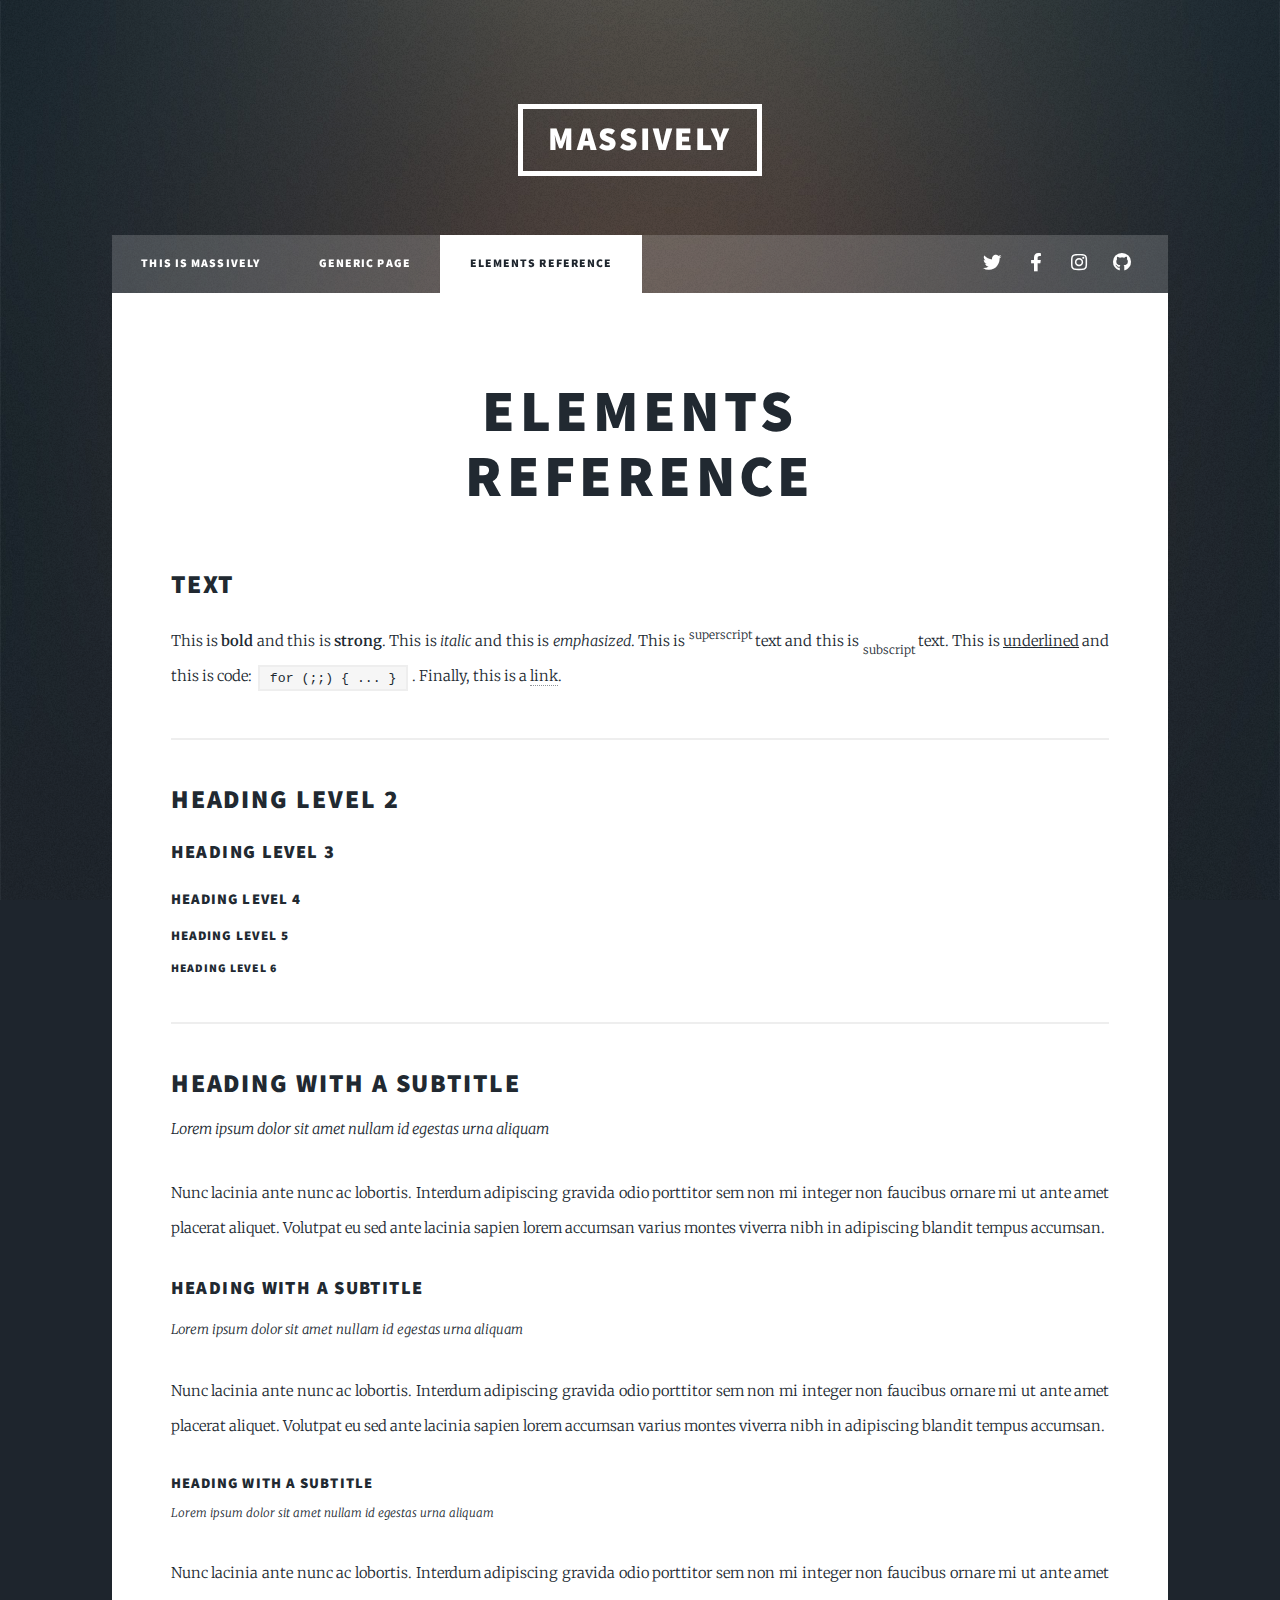
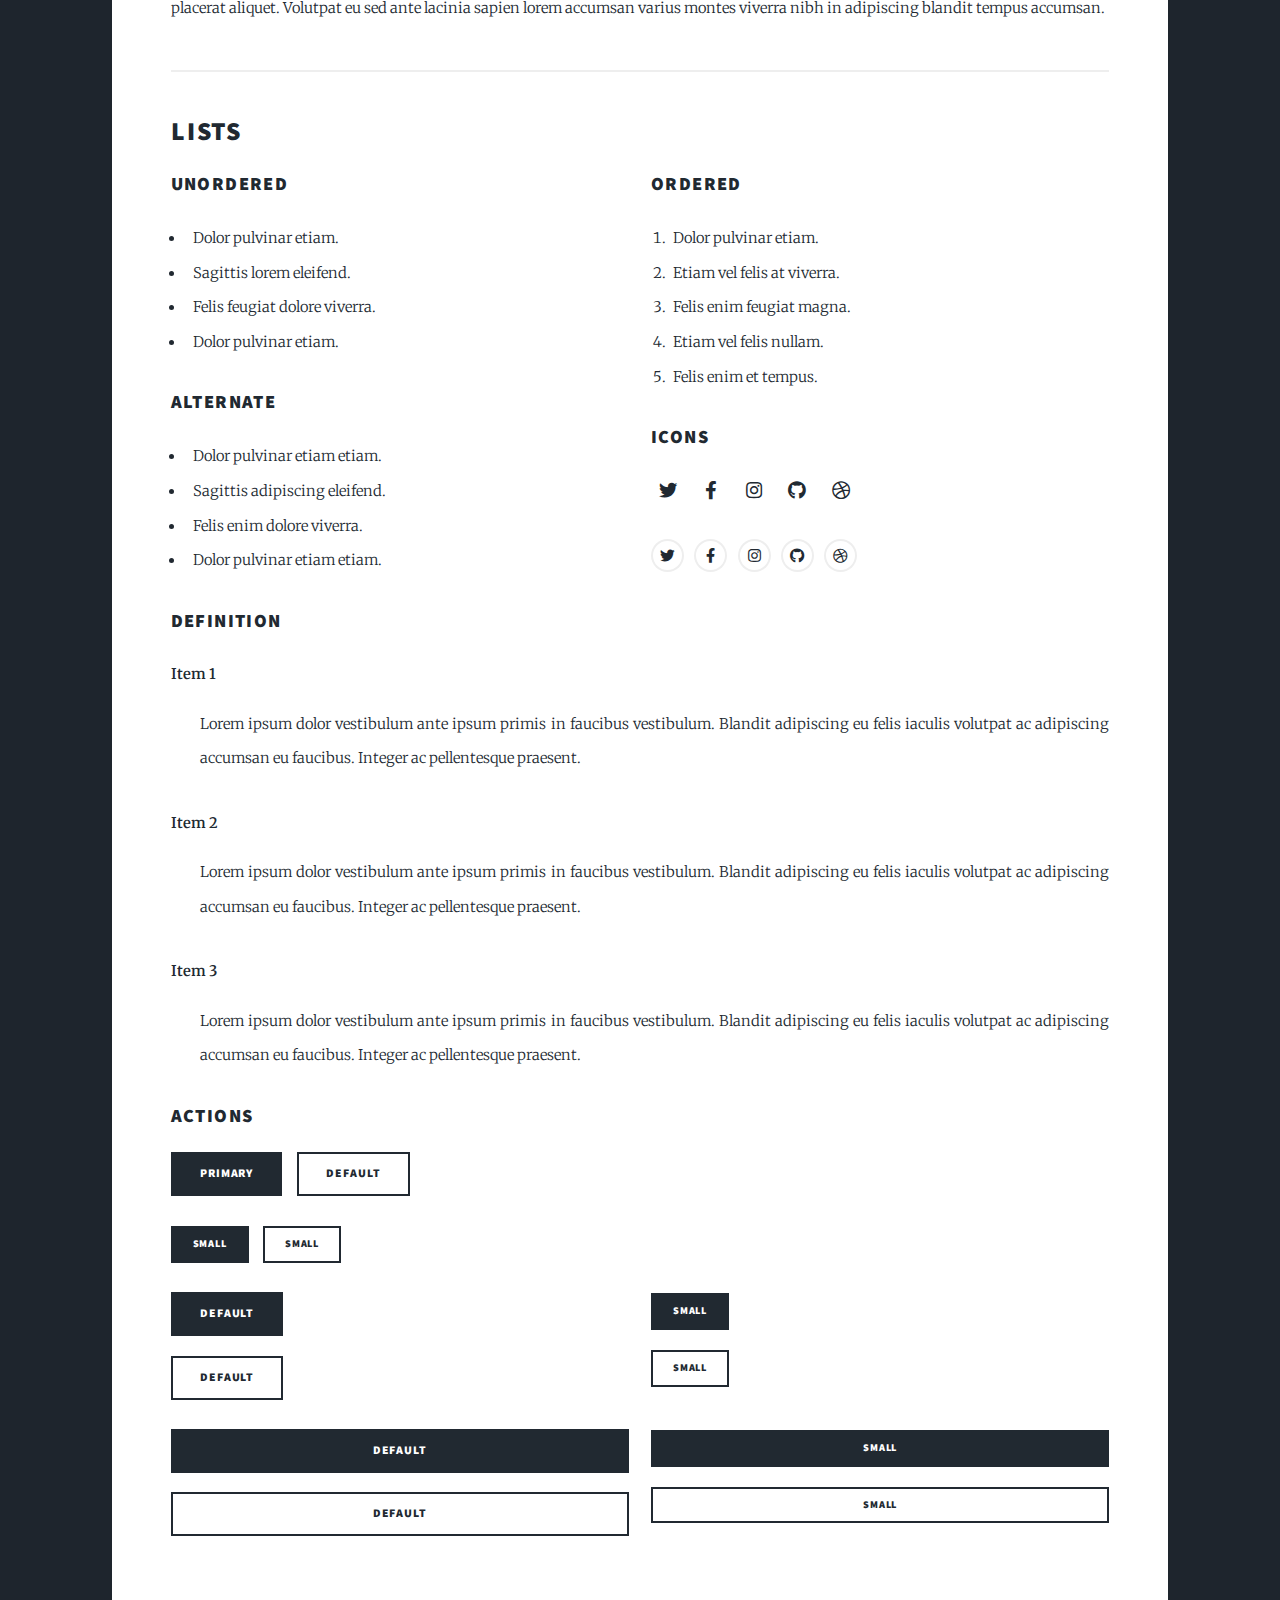
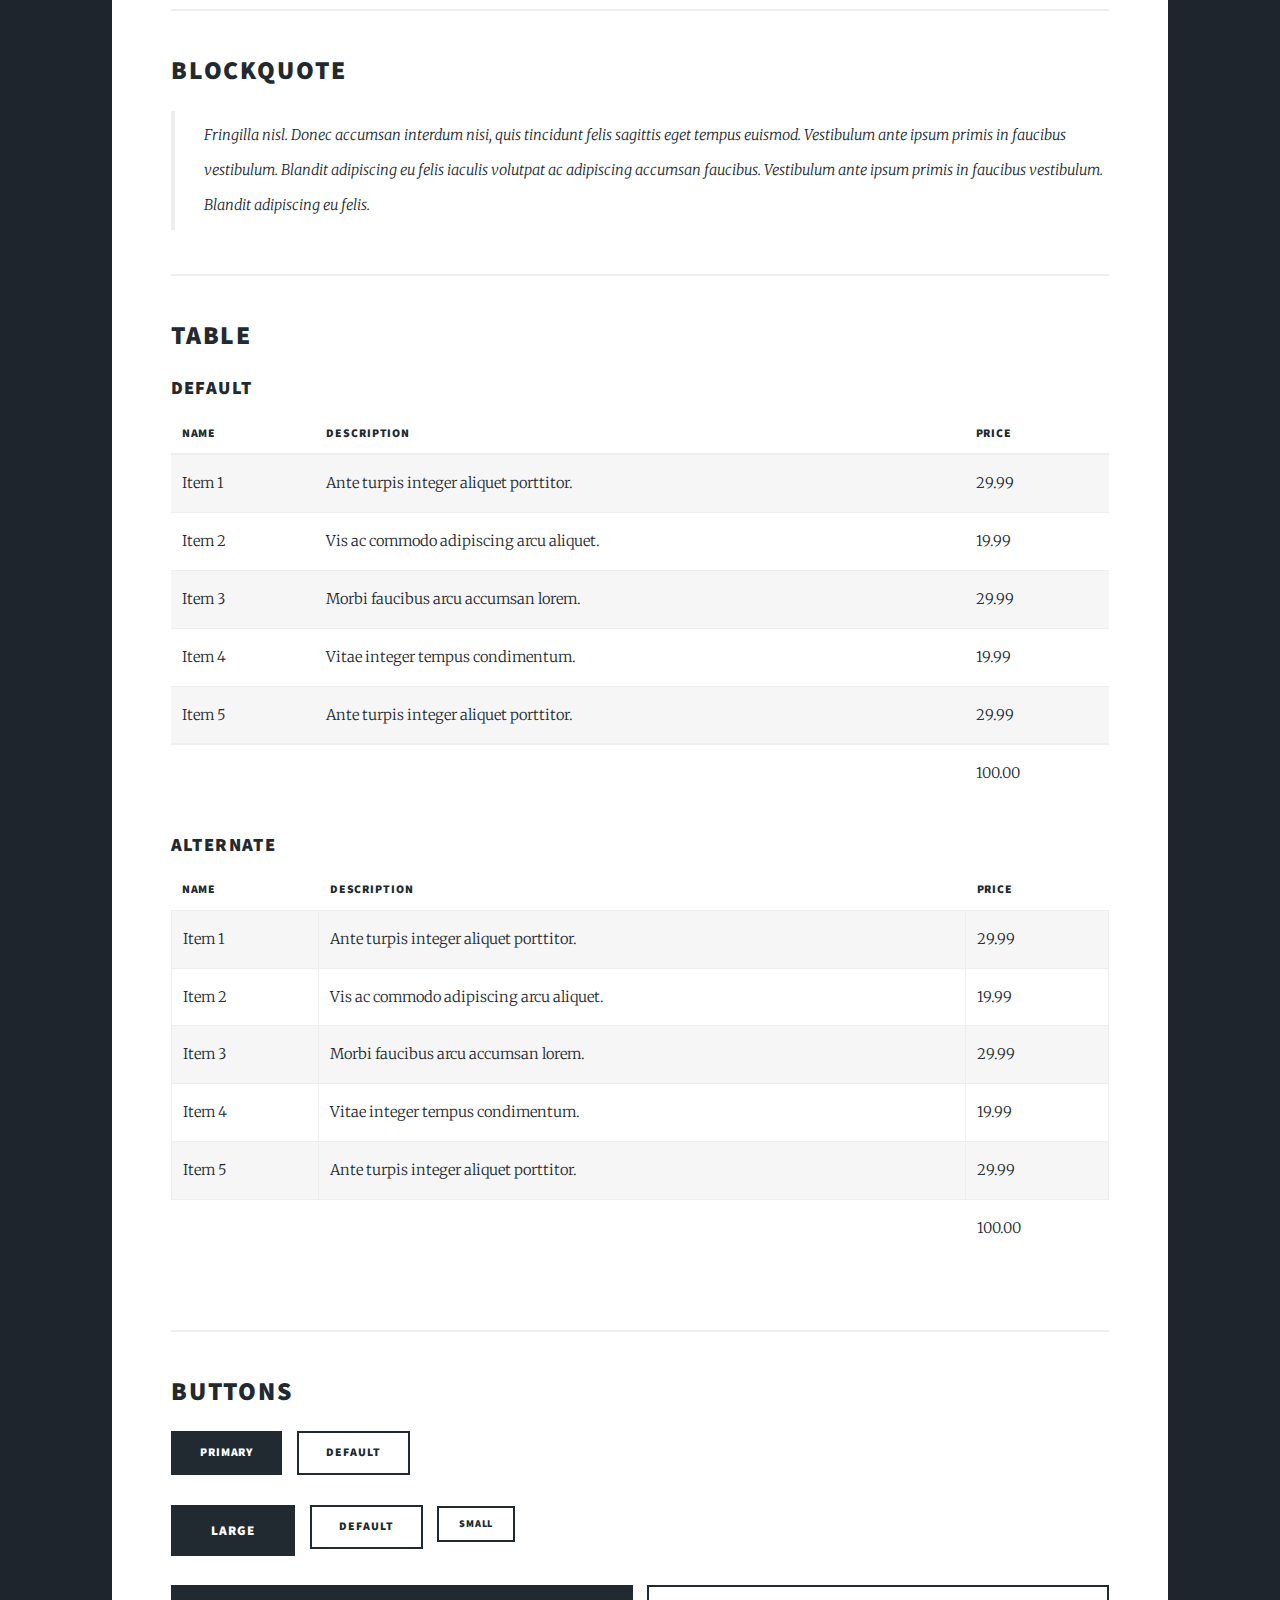
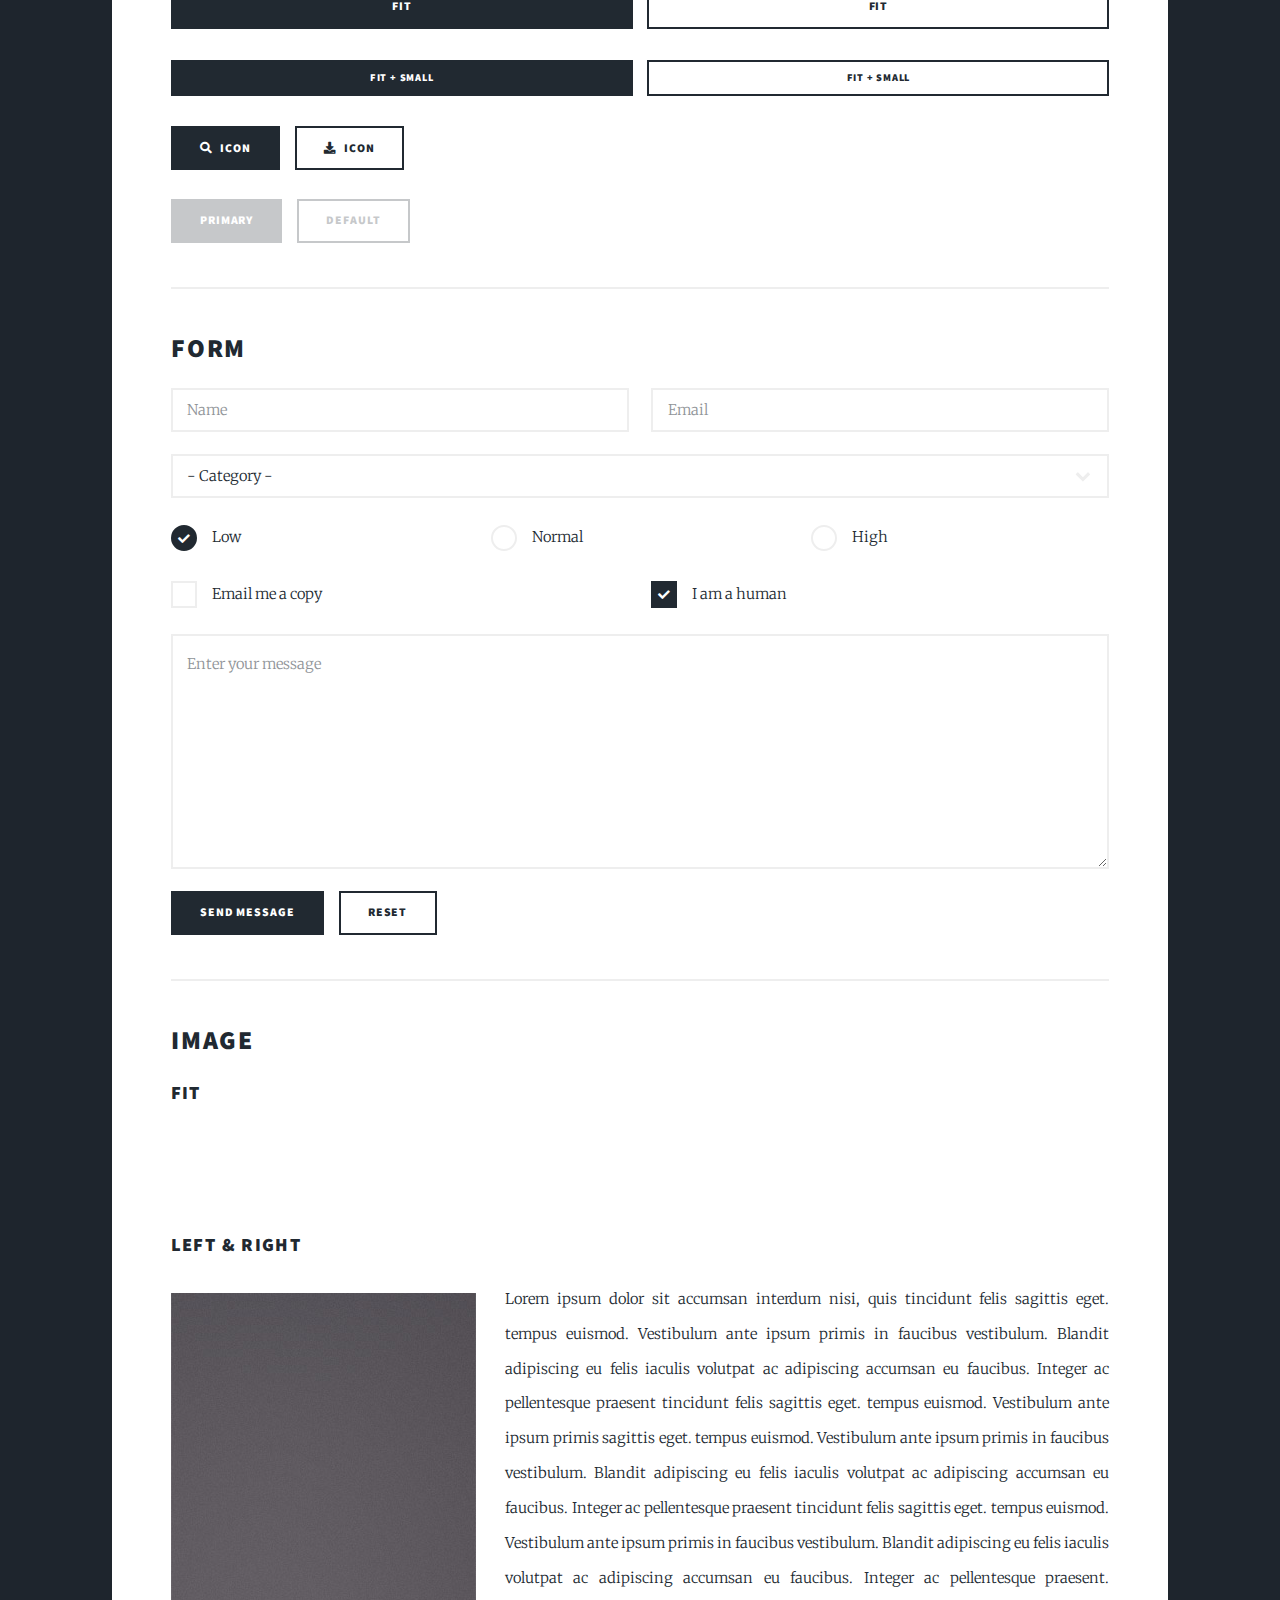
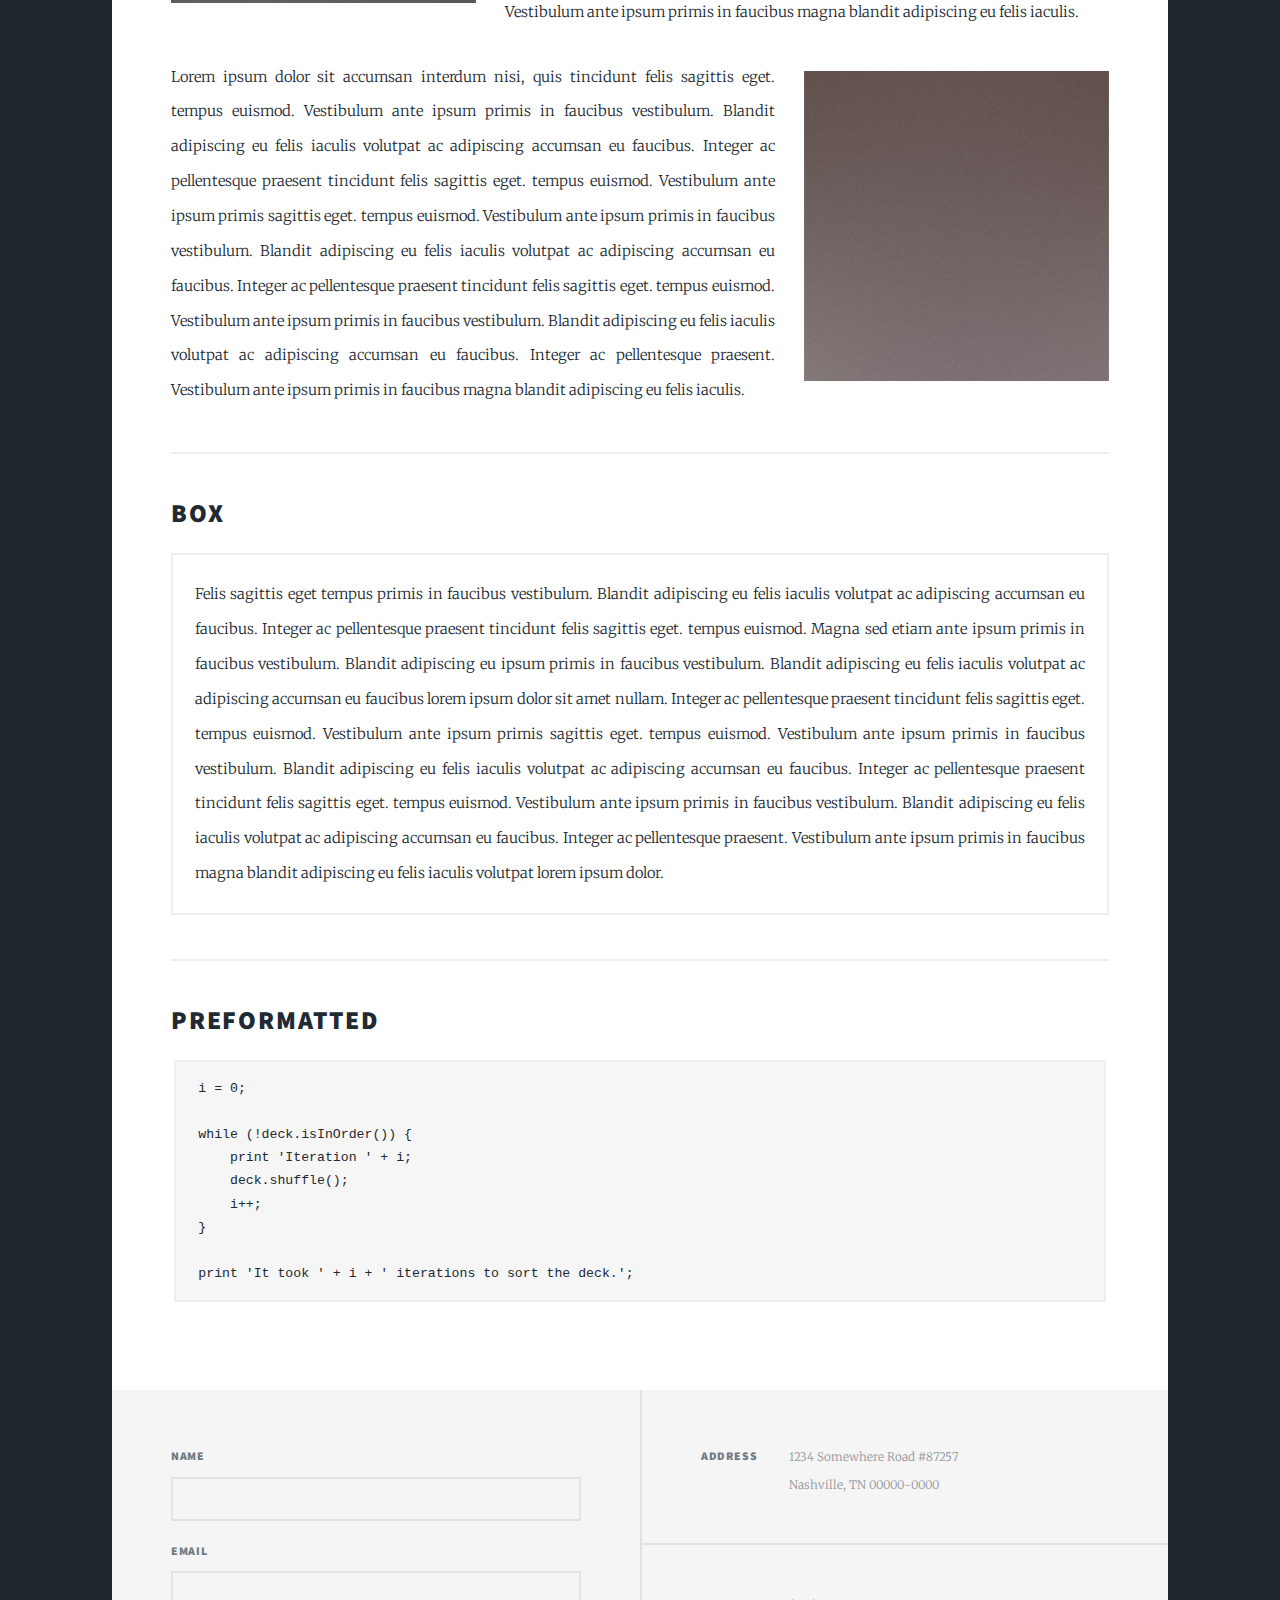
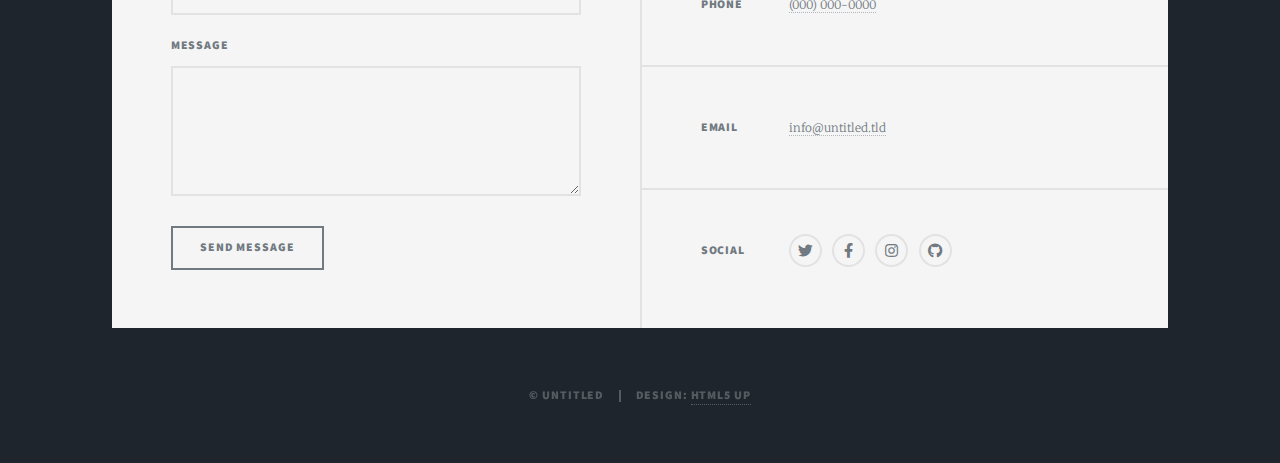
==== elements.html @ ca4ced3a "Initial Commit Iris-Tech" ====
<!DOCTYPE HTML>
<!--
	Massively by HTML5 UP
	html5up.net | @ajlkn
	Free for personal and commercial use under the CCA 3.0 license (html5up.net/license)
-->
<html>
	<head>
		<title>Elements Reference - Massively by HTML5 UP</title>
		<meta charset="utf-8" />
		<meta name="viewport" content="width=device-width, initial-scale=1, user-scalable=no" />
		<link rel="stylesheet" href="assets/css/main.css" />
		<noscript><link rel="stylesheet" href="assets/css/noscript.css" /></noscript>
	</head>
	<body class="is-preload">

		<!-- Wrapper -->
			<div id="wrapper">

				<!-- Header -->
					<header id="header">
						<a href="index.html" class="logo">Massively</a>
					</header>

				<!-- Nav -->
					<nav id="nav">
						<ul class="links">
							<li><a href="index.html">This is Massively</a></li>
							<li><a href="generic.html">Generic Page</a></li>
							<li class="active"><a href="elements.html">Elements Reference</a></li>
						</ul>
						<ul class="icons">
							<li><a href="#" class="icon brands fa-twitter"><span class="label">Twitter</span></a></li>
							<li><a href="#" class="icon brands fa-facebook-f"><span class="label">Facebook</span></a></li>
							<li><a href="#" class="icon brands fa-instagram"><span class="label">Instagram</span></a></li>
							<li><a href="#" class="icon brands fa-github"><span class="label">GitHub</span></a></li>
						</ul>
					</nav>

				<!-- Main -->
					<div id="main">

						<!-- Post -->
							<section class="post">
								<header class="major">
									<h1>Elements<br />
									Reference</h1>
								</header>

								<!-- Text stuff -->
									<h2>Text</h2>
									<p>This is <b>bold</b> and this is <strong>strong</strong>. This is <i>italic</i> and this is <em>emphasized</em>.
									This is <sup>superscript</sup> text and this is <sub>subscript</sub> text.
									This is <u>underlined</u> and this is code: <code>for (;;) { ... }</code>.
									Finally, this is a <a href="#">link</a>.</p>
									<hr />
									<h2>Heading Level 2</h2>
									<h3>Heading Level 3</h3>
									<h4>Heading Level 4</h4>
									<h5>Heading Level 5</h5>
									<h6>Heading Level 6</h6>
									<hr />
									<header>
										<h2>Heading with a Subtitle</h2>
										<p>Lorem ipsum dolor sit amet nullam id egestas urna aliquam</p>
									</header>
									<p>Nunc lacinia ante nunc ac lobortis. Interdum adipiscing gravida odio porttitor sem non mi integer non faucibus ornare mi ut ante amet placerat aliquet. Volutpat eu sed ante lacinia sapien lorem accumsan varius montes viverra nibh in adipiscing blandit tempus accumsan.</p>
									<header>
										<h3>Heading with a Subtitle</h3>
										<p>Lorem ipsum dolor sit amet nullam id egestas urna aliquam</p>
									</header>
									<p>Nunc lacinia ante nunc ac lobortis. Interdum adipiscing gravida odio porttitor sem non mi integer non faucibus ornare mi ut ante amet placerat aliquet. Volutpat eu sed ante lacinia sapien lorem accumsan varius montes viverra nibh in adipiscing blandit tempus accumsan.</p>
									<header>
										<h4>Heading with a Subtitle</h4>
										<p>Lorem ipsum dolor sit amet nullam id egestas urna aliquam</p>
									</header>
									<p>Nunc lacinia ante nunc ac lobortis. Interdum adipiscing gravida odio porttitor sem non mi integer non faucibus ornare mi ut ante amet placerat aliquet. Volutpat eu sed ante lacinia sapien lorem accumsan varius montes viverra nibh in adipiscing blandit tempus accumsan.</p>

									<hr />

								<!-- Lists -->
									<h2>Lists</h2>
									<div class="row">
										<div class="col-6 col-12-small">

											<h3>Unordered</h3>
											<ul>
												<li>Dolor pulvinar etiam.</li>
												<li>Sagittis lorem eleifend.</li>
												<li>Felis feugiat dolore viverra.</li>
												<li>Dolor pulvinar etiam.</li>
											</ul>

											<h3>Alternate</h3>
											<ul class="alt">
												<li>Dolor pulvinar etiam etiam.</li>
												<li>Sagittis adipiscing eleifend.</li>
												<li>Felis enim dolore viverra.</li>
												<li>Dolor pulvinar etiam etiam.</li>
											</ul>

										</div>
										<div class="col-6 col-12-small">

											<h3>Ordered</h3>
											<ol>
												<li>Dolor pulvinar etiam.</li>
												<li>Etiam vel felis at viverra.</li>
												<li>Felis enim feugiat magna.</li>
												<li>Etiam vel felis nullam.</li>
												<li>Felis enim et tempus.</li>
											</ol>

											<h3>Icons</h3>
											<ul class="icons">
												<li><a href="#" class="icon brands fa-twitter"><span class="label">Twitter</span></a></li>
												<li><a href="#" class="icon brands fa-facebook-f"><span class="label">Facebook</span></a></li>
												<li><a href="#" class="icon brands fa-instagram"><span class="label">Instagram</span></a></li>
												<li><a href="#" class="icon brands fa-github"><span class="label">Github</span></a></li>
												<li><a href="#" class="icon brands fa-dribbble"><span class="label">Dribbble</span></a></li>
											</ul>
											<ul class="icons alt">
												<li><a href="#" class="icon brands alt fa-twitter"><span class="label">Twitter</span></a></li>
												<li><a href="#" class="icon brands alt fa-facebook-f"><span class="label">Facebook</span></a></li>
												<li><a href="#" class="icon brands alt fa-instagram"><span class="label">Instagram</span></a></li>
												<li><a href="#" class="icon brands alt fa-github"><span class="label">Github</span></a></li>
												<li><a href="#" class="icon brands alt fa-dribbble"><span class="label">Dribbble</span></a></li>
											</ul>

										</div>
									</div>
									<h3>Definition</h3>
									<dl>
										<dt>Item 1</dt>
										<dd>
											<p>Lorem ipsum dolor vestibulum ante ipsum primis in faucibus vestibulum. Blandit adipiscing eu felis iaculis volutpat ac adipiscing accumsan eu faucibus. Integer ac pellentesque praesent.</p>
										</dd>
										<dt>Item 2</dt>
										<dd>
											<p>Lorem ipsum dolor vestibulum ante ipsum primis in faucibus vestibulum. Blandit adipiscing eu felis iaculis volutpat ac adipiscing accumsan eu faucibus. Integer ac pellentesque praesent.</p>
										</dd>
										<dt>Item 3</dt>
										<dd>
											<p>Lorem ipsum dolor vestibulum ante ipsum primis in faucibus vestibulum. Blandit adipiscing eu felis iaculis volutpat ac adipiscing accumsan eu faucibus. Integer ac pellentesque praesent.</p>
										</dd>
									</dl>

									<h3>Actions</h3>
									<ul class="actions">
										<li><a href="#" class="button primary">Primary</a></li>
										<li><a href="#" class="button">Default</a></li>
									</ul>
									<ul class="actions small">
										<li><a href="#" class="button primary small">Small</a></li>
										<li><a href="#" class="button small">Small</a></li>
									</ul>
									<div class="row">
										<div class="col-6 col-12-small">
											<ul class="actions stacked">
												<li><a href="#" class="button primary">Default</a></li>
												<li><a href="#" class="button">Default</a></li>
											</ul>
										</div>
										<div class="col-6 col-12-small">
											<ul class="actions stacked">
												<li><a href="#" class="button primary small">Small</a></li>
												<li><a href="#" class="button small">Small</a></li>
											</ul>
										</div>
									</div>
									<div class="row">
										<div class="col-6 col-12-small">
											<ul class="actions stacked">
												<li><a href="#" class="button primary fit">Default</a></li>
												<li><a href="#" class="button fit">Default</a></li>
											</ul>
										</div>
										<div class="col-6 col-12-small">
											<ul class="actions stacked">
												<li><a href="#" class="button primary small fit">Small</a></li>
												<li><a href="#" class="button small fit">Small</a></li>
											</ul>
										</div>
									</div>

									<hr />

								<!-- Blockquote -->
									<h2>Blockquote</h2>
									<blockquote>Fringilla nisl. Donec accumsan interdum nisi, quis tincidunt felis sagittis eget tempus euismod. Vestibulum ante ipsum primis in faucibus vestibulum. Blandit adipiscing eu felis iaculis volutpat ac adipiscing accumsan faucibus. Vestibulum ante ipsum primis in faucibus vestibulum. Blandit adipiscing eu felis.</blockquote>

									<hr />

								<!-- Table -->
									<h2>Table</h2>

									<h3>Default</h3>
									<div class="table-wrapper">
										<table>
											<thead>
												<tr>
													<th>Name</th>
													<th>Description</th>
													<th>Price</th>
												</tr>
											</thead>
											<tbody>
												<tr>
													<td>Item 1</td>
													<td>Ante turpis integer aliquet porttitor.</td>
													<td>29.99</td>
												</tr>
												<tr>
													<td>Item 2</td>
													<td>Vis ac commodo adipiscing arcu aliquet.</td>
													<td>19.99</td>
												</tr>
												<tr>
													<td>Item 3</td>
													<td> Morbi faucibus arcu accumsan lorem.</td>
													<td>29.99</td>
												</tr>
												<tr>
													<td>Item 4</td>
													<td>Vitae integer tempus condimentum.</td>
													<td>19.99</td>
												</tr>
												<tr>
													<td>Item 5</td>
													<td>Ante turpis integer aliquet porttitor.</td>
													<td>29.99</td>
												</tr>
											</tbody>
											<tfoot>
												<tr>
													<td colspan="2"></td>
													<td>100.00</td>
												</tr>
											</tfoot>
										</table>
									</div>

									<h3>Alternate</h3>
									<div class="table-wrapper">
										<table class="alt">
											<thead>
												<tr>
													<th>Name</th>
													<th>Description</th>
													<th>Price</th>
												</tr>
											</thead>
											<tbody>
												<tr>
													<td>Item 1</td>
													<td>Ante turpis integer aliquet porttitor.</td>
													<td>29.99</td>
												</tr>
												<tr>
													<td>Item 2</td>
													<td>Vis ac commodo adipiscing arcu aliquet.</td>
													<td>19.99</td>
												</tr>
												<tr>
													<td>Item 3</td>
													<td> Morbi faucibus arcu accumsan lorem.</td>
													<td>29.99</td>
												</tr>
												<tr>
													<td>Item 4</td>
													<td>Vitae integer tempus condimentum.</td>
													<td>19.99</td>
												</tr>
												<tr>
													<td>Item 5</td>
													<td>Ante turpis integer aliquet porttitor.</td>
													<td>29.99</td>
												</tr>
											</tbody>
											<tfoot>
												<tr>
													<td colspan="2"></td>
													<td>100.00</td>
												</tr>
											</tfoot>
										</table>
									</div>

									<hr />

								<!-- Buttons -->
									<h2>Buttons</h2>
									<ul class="actions">
										<li><a href="#" class="button primary">Primary</a></li>
										<li><a href="#" class="button">Default</a></li>
									</ul>
									<ul class="actions">
										<li><a href="#" class="button primary large">Large</a></li>
										<li><a href="#" class="button">Default</a></li>
										<li><a href="#" class="button small">Small</a></li>
									</ul>
									<ul class="actions fit">
										<li><a href="#" class="button primary fit">Fit</a></li>
										<li><a href="#" class="button fit">Fit</a></li>
									</ul>
									<ul class="actions fit small">
										<li><a href="#" class="button primary fit small">Fit + Small</a></li>
										<li><a href="#" class="button fit small">Fit + Small</a></li>
									</ul>
									<ul class="actions">
										<li><a href="#" class="button primary icon solid fa-search">Icon</a></li>
										<li><a href="#" class="button icon solid fa-download">Icon</a></li>
									</ul>
									<ul class="actions">
										<li><span class="button primary disabled">Primary</span></li>
										<li><span class="button disabled">Default</span></li>
									</ul>

									<hr />

								<!-- Form -->
									<h2>Form</h2>

									<form method="post" action="#">
										<div class="row gtr-uniform">
											<div class="col-6 col-12-xsmall">
												<input type="text" name="demo-name" id="demo-name" value="" placeholder="Name" />
											</div>
											<div class="col-6 col-12-xsmall">
												<input type="email" name="demo-email" id="demo-email" value="" placeholder="Email" />
											</div>
											<!-- Break -->
											<div class="col-12">
												<select name="demo-category" id="demo-category">
													<option value="">- Category -</option>
													<option value="1">Manufacturing</option>
													<option value="1">Shipping</option>
													<option value="1">Administration</option>
													<option value="1">Human Resources</option>
												</select>
											</div>
											<!-- Break -->
											<div class="col-4 col-12-small">
												<input type="radio" id="demo-priority-low" name="demo-priority" checked>
												<label for="demo-priority-low">Low</label>
											</div>
											<div class="col-4 col-12-small">
												<input type="radio" id="demo-priority-normal" name="demo-priority">
												<label for="demo-priority-normal">Normal</label>
											</div>
											<div class="col-4 col-12-small">
												<input type="radio" id="demo-priority-high" name="demo-priority">
												<label for="demo-priority-high">High</label>
											</div>
											<!-- Break -->
											<div class="col-6 col-12-small">
												<input type="checkbox" id="demo-copy" name="demo-copy">
												<label for="demo-copy">Email me a copy</label>
											</div>
											<div class="col-6 col-12-small">
												<input type="checkbox" id="demo-human" name="demo-human" checked>
												<label for="demo-human">I am a human</label>
											</div>
											<!-- Break -->
											<div class="col-12">
												<textarea name="demo-message" id="demo-message" placeholder="Enter your message" rows="6"></textarea>
											</div>
											<!-- Break -->
											<div class="col-12">
												<ul class="actions">
													<li><input type="submit" value="Send Message" class="primary" /></li>
													<li><input type="reset" value="Reset" /></li>
												</ul>
											</div>
										</div>
									</form>

									<hr />

								<!-- Image -->
									<h2>Image</h2>

									<h3>Fit</h3>
									<span class="image fit"><img src="images/pic01.jpg" alt="" /></span>
									<div class="box alt">
										<div class="row gtr-50 gtr-uniform">
											<div class="col-4"><span class="image fit"><img src="images/pic02.jpg" alt="" /></span></div>
											<div class="col-4"><span class="image fit"><img src="images/pic03.jpg" alt="" /></span></div>
											<div class="col-4"><span class="image fit"><img src="images/pic04.jpg" alt="" /></span></div>
											<!-- Break -->
											<div class="col-4"><span class="image fit"><img src="images/pic04.jpg" alt="" /></span></div>
											<div class="col-4"><span class="image fit"><img src="images/pic02.jpg" alt="" /></span></div>
											<div class="col-4"><span class="image fit"><img src="images/pic03.jpg" alt="" /></span></div>
											<!-- Break -->
											<div class="col-4"><span class="image fit"><img src="images/pic03.jpg" alt="" /></span></div>
											<div class="col-4"><span class="image fit"><img src="images/pic04.jpg" alt="" /></span></div>
											<div class="col-4"><span class="image fit"><img src="images/pic02.jpg" alt="" /></span></div>
										</div>
									</div>

									<h3>Left &amp; Right</h3>
									<p><span class="image left"><img src="images/pic08.jpg" alt="" /></span>Lorem ipsum dolor sit accumsan interdum nisi, quis tincidunt felis sagittis eget. tempus euismod. Vestibulum ante ipsum primis in faucibus vestibulum. Blandit adipiscing eu felis iaculis volutpat ac adipiscing accumsan eu faucibus. Integer ac pellentesque praesent tincidunt felis sagittis eget. tempus euismod. Vestibulum ante ipsum primis sagittis eget. tempus euismod. Vestibulum ante ipsum primis in faucibus vestibulum. Blandit adipiscing eu felis iaculis volutpat ac adipiscing accumsan eu faucibus. Integer ac pellentesque praesent tincidunt felis sagittis eget. tempus euismod. Vestibulum ante ipsum primis in faucibus vestibulum. Blandit adipiscing eu felis iaculis volutpat ac adipiscing accumsan eu faucibus. Integer ac pellentesque praesent. Vestibulum ante ipsum primis in faucibus magna blandit adipiscing eu felis iaculis.</p>
									<p><span class="image right"><img src="images/pic09.jpg" alt="" /></span>Lorem ipsum dolor sit accumsan interdum nisi, quis tincidunt felis sagittis eget. tempus euismod. Vestibulum ante ipsum primis in faucibus vestibulum. Blandit adipiscing eu felis iaculis volutpat ac adipiscing accumsan eu faucibus. Integer ac pellentesque praesent tincidunt felis sagittis eget. tempus euismod. Vestibulum ante ipsum primis sagittis eget. tempus euismod. Vestibulum ante ipsum primis in faucibus vestibulum. Blandit adipiscing eu felis iaculis volutpat ac adipiscing accumsan eu faucibus. Integer ac pellentesque praesent tincidunt felis sagittis eget. tempus euismod. Vestibulum ante ipsum primis in faucibus vestibulum. Blandit adipiscing eu felis iaculis volutpat ac adipiscing accumsan eu faucibus. Integer ac pellentesque praesent. Vestibulum ante ipsum primis in faucibus magna blandit adipiscing eu felis iaculis.</p>

									<hr />

								<!-- Box -->
									<h2>Box</h2>
									<div class="box">
										<p>Felis sagittis eget tempus primis in faucibus vestibulum. Blandit adipiscing eu felis iaculis volutpat ac adipiscing accumsan eu faucibus. Integer ac pellentesque praesent tincidunt felis sagittis eget. tempus euismod. Magna sed etiam ante ipsum primis in faucibus vestibulum. Blandit adipiscing eu ipsum primis in faucibus vestibulum. Blandit adipiscing eu felis iaculis volutpat ac adipiscing accumsan eu faucibus lorem ipsum dolor sit amet nullam. Integer ac pellentesque praesent tincidunt felis sagittis eget. tempus euismod. Vestibulum ante ipsum primis sagittis eget. tempus euismod. Vestibulum ante ipsum primis in faucibus vestibulum. Blandit adipiscing eu felis iaculis volutpat ac adipiscing accumsan eu faucibus. Integer ac pellentesque praesent tincidunt felis sagittis eget. tempus euismod. Vestibulum ante ipsum primis in faucibus vestibulum. Blandit adipiscing eu felis iaculis volutpat ac adipiscing accumsan eu faucibus. Integer ac pellentesque praesent. Vestibulum ante ipsum primis in faucibus magna blandit adipiscing eu felis iaculis volutpat lorem ipsum dolor.</p>
									</div>

									<hr />

								<!-- Preformatted Code -->
									<h2>Preformatted</h2>
									<pre><code>i = 0;

while (!deck.isInOrder()) {
    print 'Iteration ' + i;
    deck.shuffle();
    i++;
}

print 'It took ' + i + ' iterations to sort the deck.';
</code></pre>

							</section>

					</div>

				<!-- Footer -->
					<footer id="footer">
						<section>
							<form method="post" action="#">
								<div class="fields">
									<div class="field">
										<label for="name">Name</label>
										<input type="text" name="name" id="name" />
									</div>
									<div class="field">
										<label for="email">Email</label>
										<input type="text" name="email" id="email" />
									</div>
									<div class="field">
										<label for="message">Message</label>
										<textarea name="message" id="message" rows="3"></textarea>
									</div>
								</div>
								<ul class="actions">
									<li><input type="submit" value="Send Message" /></li>
								</ul>
							</form>
						</section>
						<section class="split contact">
							<section class="alt">
								<h3>Address</h3>
								<p>1234 Somewhere Road #87257<br />
								Nashville, TN 00000-0000</p>
							</section>
							<section>
								<h3>Phone</h3>
								<p><a href="#">(000) 000-0000</a></p>
							</section>
							<section>
								<h3>Email</h3>
								<p><a href="#">info@untitled.tld</a></p>
							</section>
							<section>
								<h3>Social</h3>
								<ul class="icons alt">
									<li><a href="#" class="icon brands alt fa-twitter"><span class="label">Twitter</span></a></li>
									<li><a href="#" class="icon brands alt fa-facebook-f"><span class="label">Facebook</span></a></li>
									<li><a href="#" class="icon brands alt fa-instagram"><span class="label">Instagram</span></a></li>
									<li><a href="#" class="icon brands alt fa-github"><span class="label">GitHub</span></a></li>
								</ul>
							</section>
						</section>
					</footer>

				<!-- Copyright -->
					<div id="copyright">
						<ul><li>&copy; Untitled</li><li>Design: <a href="https://html5up.net">HTML5 UP</a></li></ul>
					</div>

			</div>

		<!-- Scripts -->
			<script src="assets/js/jquery.min.js"></script>
			<script src="assets/js/jquery.scrollex.min.js"></script>
			<script src="assets/js/jquery.scrolly.min.js"></script>
			<script src="assets/js/browser.min.js"></script>
			<script src="assets/js/breakpoints.min.js"></script>
			<script src="assets/js/util.js"></script>
			<script src="assets/js/main.js"></script>

	</body>
</html>
---- assets/css/main.css ----
@import url(fontawesome-all.min.css);
@import url("https://fonts.googleapis.com/css?family=Merriweather:300,700,300italic,700italic|Source+Sans+Pro:900");

/*
	Massively by HTML5 UP
	html5up.net | @ajlkn
	Free for personal and commercial use under the CCA 3.0 license (html5up.net/license)
*/

html, body, div, span, applet, object,
iframe, h1, h2, h3, h4, h5, h6, p, blockquote,
pre, a, abbr, acronym, address, big, cite,
code, del, dfn, em, img, ins, kbd, q, s, samp,
small, strike, strong, sub, sup, tt, var, b,
u, i, center, dl, dt, dd, ol, ul, li, fieldset,
form, label, legend, table, caption, tbody,
tfoot, thead, tr, th, td, article, aside,
canvas, details, embed, figure, figcaption,
footer, header, hgroup, menu, nav, output, ruby,
section, summary, time, mark, audio, video {
	margin: 0;
	padding: 0;
	border: 0;
	font-size: 100%;
	font: inherit;
	vertical-align: baseline;}

article, aside, details, figcaption, figure,
footer, header, hgroup, menu, nav, section {
	display: block;}

body {
	line-height: 1;
}

ol, ul {
	list-style: none;
}

blockquote, q {
	quotes: none;
}

	blockquote:before, blockquote:after, q:before, q:after {
		content: '';
		content: none;
	}

table {
	border-collapse: collapse;
	border-spacing: 0;
}

body {
	-webkit-text-size-adjust: none;
}

mark {
	background-color: transparent;
	color: inherit;
}

input::-moz-focus-inner {
	border: 0;
	padding: 0;
}

input, select, textarea {
	-moz-appearance: none;
	-webkit-appearance: none;
	-ms-appearance: none;
	appearance: none;
}

/* Basic */

	@-ms-viewport {
		width: device-width;
	}

	body {
		-ms-overflow-style: scrollbar;
	}

	@media screen and (max-width: 480px) {

		html, body {
			min-width: 320px;
		}

	}

	html {
		box-sizing: border-box;
	}

	*, *:before, *:after {
		box-sizing: inherit;
	}

	body {
		background-color: #1e252d;
	}

		body.is-preload *, body.is-preload *:before, body.is-preload *:after {
			-moz-animation: none !important;
			-webkit-animation: none !important;
			-ms-animation: none !important;
			animation: none !important;
			-moz-transition: none !important;
			-webkit-transition: none !important;
			-ms-transition: none !important;
			transition: none !important;
		}

/* Type */

	html {
		font-size: 16pt;
	}

		@media screen and (max-width: 1680px) {

			html {
				font-size: 12pt;
			}

		}

		@media screen and (max-width: 1280px) {

			html {
				font-size: 11pt;
			}

		}

		@media screen and (max-width: 360px) {

			html {
				font-size: 10pt;
			}

		}

	body {
		color: #212931;
	}

	body, input, select, textarea {
		font-family: "Merriweather", Georgia, serif;
		font-weight: 300;
		font-size: 1rem;
		line-height: 2.375;
	}

	a {
		-moz-transition: color 0.2s ease-in-out, background-color 0.2s ease-in-out, border-color 0.2s ease-in-out, box-shadow 0.2s ease-in-out;
		-webkit-transition: color 0.2s ease-in-out, background-color 0.2s ease-in-out, border-color 0.2s ease-in-out, box-shadow 0.2s ease-in-out;
		-ms-transition: color 0.2s ease-in-out, background-color 0.2s ease-in-out, border-color 0.2s ease-in-out, box-shadow 0.2s ease-in-out;
		transition: color 0.2s ease-in-out, background-color 0.2s ease-in-out, border-color 0.2s ease-in-out, box-shadow 0.2s ease-in-out;
		border-bottom: dotted 1px;
		text-decoration: none;
	}

		a:hover {
			border-bottom-color: transparent;
		}

	strong, b {
		font-weight: 600;
	}

	em, i {
		font-style: italic;
	}

	p {
		text-align: justify;
		margin: 0 0 2rem 0;
	}

	h1, h2, h3, h4, h5, h6 {
		font-family: "Source Sans Pro", Helvetica, sans-serif;
		font-weight: 900;
		line-height: 1.5;
		letter-spacing: 0.075em;
		text-transform: uppercase;
		margin: 0 0 1rem 0;
	}

		h1 a, h2 a, h3 a, h4 a, h5 a, h6 a {
			border-bottom: 0;
			color: inherit;
			text-decoration: none;
		}

	h1 {
		font-size: 4rem;
		line-height: 1.1;
		margin: 0 0 2rem 0;
	}

	h2 {
		font-size: 1.75rem;
		line-height: 1.3;
		margin: 0 0 1.5rem 0;
	}

	h3 {
		font-size: 1.25rem;
		margin: 0 0 1.5rem 0;
	}

	h4 {
		font-size: 1rem;
	}

	h5 {
		font-size: 0.9rem;
	}

	h6 {
		font-size: 0.8rem;
	}

	sub {
		font-size: 0.8rem;
		position: relative;
		top: 0.5rem;
	}

	sup {
		font-size: 0.8rem;
		position: relative;
		top: -0.5rem;
	}

	blockquote {
		border-left: solid 4px;
		font-style: italic;
		margin: 0 0 2rem 0;
		padding: 0.5rem 0 0.5rem 2rem;
	}

	code {
		border: solid 2px;
		font-family: "Courier New", monospace;
		font-size: 0.9rem;
		margin: 0 0.25rem;
		padding: 0.25rem 0.65rem;
	}

	pre {
		-webkit-overflow-scrolling: touch;
		font-family: "Courier New", monospace;
		font-size: 0.9rem;
		margin: 0 0 2rem 0;
	}

		pre code {
			display: block;
			line-height: 1.75;
			padding: 1rem 1.5rem;
			overflow-x: auto;
		}

	hr {
		border: 0;
		border-bottom: solid 2px;
		margin: 3rem 0;
	}

		hr.major {
			margin: 5rem 0;
		}

	.align-left {
		text-align: left;
	}

	.align-center {
		text-align: center;
	}

	.align-right {
		text-align: right;
	}

	input, select, textarea {
		color: #212931;
	}

	a {
		color: #212931;
		border-bottom-color: rgba(33, 41, 49, 0.5);
	}

		a:hover {
			border-bottom-color: transparent;
			color: #18bfef !important;
		}

	strong, b {
		color: #212931;
	}

	h1, h2, h3, h4, h5, h6 {
		color: #212931;
	}

	blockquote {
		border-left-color: #eeeeee;
	}

	code {
		background: rgba(220, 220, 220, 0.25);
		border-color: #eeeeee;
	}

	hr {
		border-bottom-color: #eeeeee;
	}

/* Row */

	.row {
		display: flex;
		flex-wrap: wrap;
		box-sizing: border-box;
		align-items: stretch;
	}

		.row > * {
			box-sizing: border-box;
		}

		.row.gtr-uniform > * > :last-child {
			margin-bottom: 0;
		}

		.row.aln-left {
			justify-content: flex-start;
		}

		.row.aln-center {
			justify-content: center;
		}

		.row.aln-right {
			justify-content: flex-end;
		}

		.row.aln-top {
			align-items: flex-start;
		}

		.row.aln-middle {
			align-items: center;
		}

		.row.aln-bottom {
			align-items: flex-end;
		}

		.row > .imp {
			order: -1;
		}

		.row > .col-1 {
			width: 8.33333%;
		}

		.row > .off-1 {
			margin-left: 8.33333%;
		}

		.row > .col-2 {
			width: 16.66667%;
		}

		.row > .off-2 {
			margin-left: 16.66667%;
		}

		.row > .col-3 {
			width: 25%;
		}

		.row > .off-3 {
			margin-left: 25%;
		}

		.row > .col-4 {
			width: 33.33333%;
		}

		.row > .off-4 {
			margin-left: 33.33333%;
		}

		.row > .col-5 {
			width: 41.66667%;
		}

		.row > .off-5 {
			margin-left: 41.66667%;
		}

		.row > .col-6 {
			width: 50%;
		}

		.row > .off-6 {
			margin-left: 50%;
		}

		.row > .col-7 {
			width: 58.33333%;
		}

		.row > .off-7 {
			margin-left: 58.33333%;
		}

		.row > .col-8 {
			width: 66.66667%;
		}

		.row > .off-8 {
			margin-left: 66.66667%;
		}

		.row > .col-9 {
			width: 75%;
		}

		.row > .off-9 {
			margin-left: 75%;
		}

		.row > .col-10 {
			width: 83.33333%;
		}

		.row > .off-10 {
			margin-left: 83.33333%;
		}

		.row > .col-11 {
			width: 91.66667%;
		}

		.row > .off-11 {
			margin-left: 91.66667%;
		}

		.row > .col-12 {
			width: 100%;
		}

		.row > .off-12 {
			margin-left: 100%;
		}

		.row.gtr-0 {
			margin-top: 0;
			margin-left: 0rem;
		}

			.row.gtr-0 > * {
				padding: 0 0 0 0rem;
			}

			.row.gtr-0.gtr-uniform {
				margin-top: 0rem;
			}

				.row.gtr-0.gtr-uniform > * {
					padding-top: 0rem;
				}

		.row.gtr-25 {
			margin-top: 0;
			margin-left: -0.375rem;
		}

			.row.gtr-25 > * {
				padding: 0 0 0 0.375rem;
			}

			.row.gtr-25.gtr-uniform {
				margin-top: -0.375rem;
			}

				.row.gtr-25.gtr-uniform > * {
					padding-top: 0.375rem;
				}

		.row.gtr-50 {
			margin-top: 0;
			margin-left: -0.75rem;
		}

			.row.gtr-50 > * {
				padding: 0 0 0 0.75rem;
			}

			.row.gtr-50.gtr-uniform {
				margin-top: -0.75rem;
			}

				.row.gtr-50.gtr-uniform > * {
					padding-top: 0.75rem;
				}

		.row {
			margin-top: 0;
			margin-left: -1.5rem;
		}

			.row > * {
				padding: 0 0 0 1.5rem;
			}

			.row.gtr-uniform {
				margin-top: -1.5rem;
			}

				.row.gtr-uniform > * {
					padding-top: 1.5rem;
				}

		.row.gtr-150 {
			margin-top: 0;
			margin-left: -2.25rem;
		}

			.row.gtr-150 > * {
				padding: 0 0 0 2.25rem;
			}

			.row.gtr-150.gtr-uniform {
				margin-top: -2.25rem;
			}

				.row.gtr-150.gtr-uniform > * {
					padding-top: 2.25rem;
				}

		.row.gtr-200 {
			margin-top: 0;
			margin-left: -3rem;
		}

			.row.gtr-200 > * {
				padding: 0 0 0 3rem;
			}

			.row.gtr-200.gtr-uniform {
				margin-top: -3rem;
			}

				.row.gtr-200.gtr-uniform > * {
					padding-top: 3rem;
				}

		@media screen and (max-width: 1680px) {

			.row {
				display: flex;
				flex-wrap: wrap;
				box-sizing: border-box;
				align-items: stretch;
			}

				.row > * {
					box-sizing: border-box;
				}

				.row.gtr-uniform > * > :last-child {
					margin-bottom: 0;
				}

				.row.aln-left {
					justify-content: flex-start;
				}

				.row.aln-center {
					justify-content: center;
				}

				.row.aln-right {
					justify-content: flex-end;
				}

				.row.aln-top {
					align-items: flex-start;
				}

				.row.aln-middle {
					align-items: center;
				}

				.row.aln-bottom {
					align-items: flex-end;
				}

				.row > .imp-xlarge {
					order: -1;
				}

				.row > .col-1-xlarge {
					width: 8.33333%;
				}

				.row > .off-1-xlarge {
					margin-left: 8.33333%;
				}

				.row > .col-2-xlarge {
					width: 16.66667%;
				}

				.row > .off-2-xlarge {
					margin-left: 16.66667%;
				}

				.row > .col-3-xlarge {
					width: 25%;
				}

				.row > .off-3-xlarge {
					margin-left: 25%;
				}

				.row > .col-4-xlarge {
					width: 33.33333%;
				}

				.row > .off-4-xlarge {
					margin-left: 33.33333%;
				}

				.row > .col-5-xlarge {
					width: 41.66667%;
				}

				.row > .off-5-xlarge {
					margin-left: 41.66667%;
				}

				.row > .col-6-xlarge {
					width: 50%;
				}

				.row > .off-6-xlarge {
					margin-left: 50%;
				}

				.row > .col-7-xlarge {
					width: 58.33333%;
				}

				.row > .off-7-xlarge {
					margin-left: 58.33333%;
				}

				.row > .col-8-xlarge {
					width: 66.66667%;
				}

				.row > .off-8-xlarge {
					margin-left: 66.66667%;
				}

				.row > .col-9-xlarge {
					width: 75%;
				}

				.row > .off-9-xlarge {
					margin-left: 75%;
				}

				.row > .col-10-xlarge {
					width: 83.33333%;
				}

				.row > .off-10-xlarge {
					margin-left: 83.33333%;
				}

				.row > .col-11-xlarge {
					width: 91.66667%;
				}

				.row > .off-11-xlarge {
					margin-left: 91.66667%;
				}

				.row > .col-12-xlarge {
					width: 100%;
				}

				.row > .off-12-xlarge {
					margin-left: 100%;
				}

				.row.gtr-0 {
					margin-top: 0;
					margin-left: 0rem;
				}

					.row.gtr-0 > * {
						padding: 0 0 0 0rem;
					}

					.row.gtr-0.gtr-uniform {
						margin-top: 0rem;
					}

						.row.gtr-0.gtr-uniform > * {
							padding-top: 0rem;
						}

				.row.gtr-25 {
					margin-top: 0;
					margin-left: -0.375rem;
				}

					.row.gtr-25 > * {
						padding: 0 0 0 0.375rem;
					}

					.row.gtr-25.gtr-uniform {
						margin-top: -0.375rem;
					}

						.row.gtr-25.gtr-uniform > * {
							padding-top: 0.375rem;
						}

				.row.gtr-50 {
					margin-top: 0;
					margin-left: -0.75rem;
				}

					.row.gtr-50 > * {
						padding: 0 0 0 0.75rem;
					}

					.row.gtr-50.gtr-uniform {
						margin-top: -0.75rem;
					}

						.row.gtr-50.gtr-uniform > * {
							padding-top: 0.75rem;
						}

				.row {
					margin-top: 0;
					margin-left: -1.5rem;
				}

					.row > * {
						padding: 0 0 0 1.5rem;
					}

					.row.gtr-uniform {
						margin-top: -1.5rem;
					}

						.row.gtr-uniform > * {
							padding-top: 1.5rem;
						}

				.row.gtr-150 {
					margin-top: 0;
					margin-left: -2.25rem;
				}

					.row.gtr-150 > * {
						padding: 0 0 0 2.25rem;
					}

					.row.gtr-150.gtr-uniform {
						margin-top: -2.25rem;
					}

						.row.gtr-150.gtr-uniform > * {
							padding-top: 2.25rem;
						}

				.row.gtr-200 {
					margin-top: 0;
					margin-left: -3rem;
				}

					.row.gtr-200 > * {
						padding: 0 0 0 3rem;
					}

					.row.gtr-200.gtr-uniform {
						margin-top: -3rem;
					}

						.row.gtr-200.gtr-uniform > * {
							padding-top: 3rem;
						}

		}

		@media screen and (max-width: 1280px) {

			.row {
				display: flex;
				flex-wrap: wrap;
				box-sizing: border-box;
				align-items: stretch;
			}

				.row > * {
					box-sizing: border-box;
				}

				.row.gtr-uniform > * > :last-child {
					margin-bottom: 0;
				}

				.row.aln-left {
					justify-content: flex-start;
				}

				.row.aln-center {
					justify-content: center;
				}

				.row.aln-right {
					justify-content: flex-end;
				}

				.row.aln-top {
					align-items: flex-start;
				}

				.row.aln-middle {
					align-items: center;
				}

				.row.aln-bottom {
					align-items: flex-end;
				}

				.row > .imp-large {
					order: -1;
				}

				.row > .col-1-large {
					width: 8.33333%;
				}

				.row > .off-1-large {
					margin-left: 8.33333%;
				}

				.row > .col-2-large {
					width: 16.66667%;
				}

				.row > .off-2-large {
					margin-left: 16.66667%;
				}

				.row > .col-3-large {
					width: 25%;
				}

				.row > .off-3-large {
					margin-left: 25%;
				}

				.row > .col-4-large {
					width: 33.33333%;
				}

				.row > .off-4-large {
					margin-left: 33.33333%;
				}

				.row > .col-5-large {
					width: 41.66667%;
				}

				.row > .off-5-large {
					margin-left: 41.66667%;
				}

				.row > .col-6-large {
					width: 50%;
				}

				.row > .off-6-large {
					margin-left: 50%;
				}

				.row > .col-7-large {
					width: 58.33333%;
				}

				.row > .off-7-large {
					margin-left: 58.33333%;
				}

				.row > .col-8-large {
					width: 66.66667%;
				}

				.row > .off-8-large {
					margin-left: 66.66667%;
				}

				.row > .col-9-large {
					width: 75%;
				}

				.row > .off-9-large {
					margin-left: 75%;
				}

				.row > .col-10-large {
					width: 83.33333%;
				}

				.row > .off-10-large {
					margin-left: 83.33333%;
				}

				.row > .col-11-large {
					width: 91.66667%;
				}

				.row > .off-11-large {
					margin-left: 91.66667%;
				}

				.row > .col-12-large {
					width: 100%;
				}

				.row > .off-12-large {
					margin-left: 100%;
				}

				.row.gtr-0 {
					margin-top: 0;
					margin-left: 0rem;
				}

					.row.gtr-0 > * {
						padding: 0 0 0 0rem;
					}

					.row.gtr-0.gtr-uniform {
						margin-top: 0rem;
					}

						.row.gtr-0.gtr-uniform > * {
							padding-top: 0rem;
						}

				.row.gtr-25 {
					margin-top: 0;
					margin-left: -0.375rem;
				}

					.row.gtr-25 > * {
						padding: 0 0 0 0.375rem;
					}

					.row.gtr-25.gtr-uniform {
						margin-top: -0.375rem;
					}

						.row.gtr-25.gtr-uniform > * {
							padding-top: 0.375rem;
						}

				.row.gtr-50 {
					margin-top: 0;
					margin-left: -0.75rem;
				}

					.row.gtr-50 > * {
						padding: 0 0 0 0.75rem;
					}

					.row.gtr-50.gtr-uniform {
						margin-top: -0.75rem;
					}

						.row.gtr-50.gtr-uniform > * {
							padding-top: 0.75rem;
						}

				.row {
					margin-top: 0;
					margin-left: -1.5rem;
				}

					.row > * {
						padding: 0 0 0 1.5rem;
					}

					.row.gtr-uniform {
						margin-top: -1.5rem;
					}

						.row.gtr-uniform > * {
							padding-top: 1.5rem;
						}

				.row.gtr-150 {
					margin-top: 0;
					margin-left: -2.25rem;
				}

					.row.gtr-150 > * {
						padding: 0 0 0 2.25rem;
					}

					.row.gtr-150.gtr-uniform {
						margin-top: -2.25rem;
					}

						.row.gtr-150.gtr-uniform > * {
							padding-top: 2.25rem;
						}

				.row.gtr-200 {
					margin-top: 0;
					margin-left: -3rem;
				}

					.row.gtr-200 > * {
						padding: 0 0 0 3rem;
					}

					.row.gtr-200.gtr-uniform {
						margin-top: -3rem;
					}

						.row.gtr-200.gtr-uniform > * {
							padding-top: 3rem;
						}

		}

		@media screen and (max-width: 980px) {

			.row {
				display: flex;
				flex-wrap: wrap;
				box-sizing: border-box;
				align-items: stretch;
			}

				.row > * {
					box-sizing: border-box;
				}

				.row.gtr-uniform > * > :last-child {
					margin-bottom: 0;
				}

				.row.aln-left {
					justify-content: flex-start;
				}

				.row.aln-center {
					justify-content: center;
				}

				.row.aln-right {
					justify-content: flex-end;
				}

				.row.aln-top {
					align-items: flex-start;
				}

				.row.aln-middle {
					align-items: center;
				}

				.row.aln-bottom {
					align-items: flex-end;
				}

				.row > .imp-medium {
					order: -1;
				}

				.row > .col-1-medium {
					width: 8.33333%;
				}

				.row > .off-1-medium {
					margin-left: 8.33333%;
				}

				.row > .col-2-medium {
					width: 16.66667%;
				}

				.row > .off-2-medium {
					margin-left: 16.66667%;
				}

				.row > .col-3-medium {
					width: 25%;
				}

				.row > .off-3-medium {
					margin-left: 25%;
				}

				.row > .col-4-medium {
					width: 33.33333%;
				}

				.row > .off-4-medium {
					margin-left: 33.33333%;
				}

				.row > .col-5-medium {
					width: 41.66667%;
				}

				.row > .off-5-medium {
					margin-left: 41.66667%;
				}

				.row > .col-6-medium {
					width: 50%;
				}

				.row > .off-6-medium {
					margin-left: 50%;
				}

				.row > .col-7-medium {
					width: 58.33333%;
				}

				.row > .off-7-medium {
					margin-left: 58.33333%;
				}

				.row > .col-8-medium {
					width: 66.66667%;
				}

				.row > .off-8-medium {
					margin-left: 66.66667%;
				}

				.row > .col-9-medium {
					width: 75%;
				}

				.row > .off-9-medium {
					margin-left: 75%;
				}

				.row > .col-10-medium {
					width: 83.33333%;
				}

				.row > .off-10-medium {
					margin-left: 83.33333%;
				}

				.row > .col-11-medium {
					width: 91.66667%;
				}

				.row > .off-11-medium {
					margin-left: 91.66667%;
				}

				.row > .col-12-medium {
					width: 100%;
				}

				.row > .off-12-medium {
					margin-left: 100%;
				}

				.row.gtr-0 {
					margin-top: 0;
					margin-left: 0rem;
				}

					.row.gtr-0 > * {
						padding: 0 0 0 0rem;
					}

					.row.gtr-0.gtr-uniform {
						margin-top: 0rem;
					}

						.row.gtr-0.gtr-uniform > * {
							padding-top: 0rem;
						}

				.row.gtr-25 {
					margin-top: 0;
					margin-left: -0.375rem;
				}

					.row.gtr-25 > * {
						padding: 0 0 0 0.375rem;
					}

					.row.gtr-25.gtr-uniform {
						margin-top: -0.375rem;
					}

						.row.gtr-25.gtr-uniform > * {
							padding-top: 0.375rem;
						}

				.row.gtr-50 {
					margin-top: 0;
					margin-left: -0.75rem;
				}

					.row.gtr-50 > * {
						padding: 0 0 0 0.75rem;
					}

					.row.gtr-50.gtr-uniform {
						margin-top: -0.75rem;
					}

						.row.gtr-50.gtr-uniform > * {
							padding-top: 0.75rem;
						}

				.row {
					margin-top: 0;
					margin-left: -1.5rem;
				}

					.row > * {
						padding: 0 0 0 1.5rem;
					}

					.row.gtr-uniform {
						margin-top: -1.5rem;
					}

						.row.gtr-uniform > * {
							padding-top: 1.5rem;
						}

				.row.gtr-150 {
					margin-top: 0;
					margin-left: -2.25rem;
				}

					.row.gtr-150 > * {
						padding: 0 0 0 2.25rem;
					}

					.row.gtr-150.gtr-uniform {
						margin-top: -2.25rem;
					}

						.row.gtr-150.gtr-uniform > * {
							padding-top: 2.25rem;
						}

				.row.gtr-200 {
					margin-top: 0;
					margin-left: -3rem;
				}

					.row.gtr-200 > * {
						padding: 0 0 0 3rem;
					}

					.row.gtr-200.gtr-uniform {
						margin-top: -3rem;
					}

						.row.gtr-200.gtr-uniform > * {
							padding-top: 3rem;
						}

		}

		@media screen and (max-width: 736px) {

			.row {
				display: flex;
				flex-wrap: wrap;
				box-sizing: border-box;
				align-items: stretch;
			}

				.row > * {
					box-sizing: border-box;
				}

				.row.gtr-uniform > * > :last-child {
					margin-bottom: 0;
				}

				.row.aln-left {
					justify-content: flex-start;
				}

				.row.aln-center {
					justify-content: center;
				}

				.row.aln-right {
					justify-content: flex-end;
				}

				.row.aln-top {
					align-items: flex-start;
				}

				.row.aln-middle {
					align-items: center;
				}

				.row.aln-bottom {
					align-items: flex-end;
				}

				.row > .imp-small {
					order: -1;
				}

				.row > .col-1-small {
					width: 8.33333%;
				}

				.row > .off-1-small {
					margin-left: 8.33333%;
				}

				.row > .col-2-small {
					width: 16.66667%;
				}

				.row > .off-2-small {
					margin-left: 16.66667%;
				}

				.row > .col-3-small {
					width: 25%;
				}

				.row > .off-3-small {
					margin-left: 25%;
				}

				.row > .col-4-small {
					width: 33.33333%;
				}

				.row > .off-4-small {
					margin-left: 33.33333%;
				}

				.row > .col-5-small {
					width: 41.66667%;
				}

				.row > .off-5-small {
					margin-left: 41.66667%;
				}

				.row > .col-6-small {
					width: 50%;
				}

				.row > .off-6-small {
					margin-left: 50%;
				}

				.row > .col-7-small {
					width: 58.33333%;
				}

				.row > .off-7-small {
					margin-left: 58.33333%;
				}

				.row > .col-8-small {
					width: 66.66667%;
				}

				.row > .off-8-small {
					margin-left: 66.66667%;
				}

				.row > .col-9-small {
					width: 75%;
				}

				.row > .off-9-small {
					margin-left: 75%;
				}

				.row > .col-10-small {
					width: 83.33333%;
				}

				.row > .off-10-small {
					margin-left: 83.33333%;
				}

				.row > .col-11-small {
					width: 91.66667%;
				}

				.row > .off-11-small {
					margin-left: 91.66667%;
				}

				.row > .col-12-small {
					width: 100%;
				}

				.row > .off-12-small {
					margin-left: 100%;
				}

				.row.gtr-0 {
					margin-top: 0;
					margin-left: 0rem;
				}

					.row.gtr-0 > * {
						padding: 0 0 0 0rem;
					}

					.row.gtr-0.gtr-uniform {
						margin-top: 0rem;
					}

						.row.gtr-0.gtr-uniform > * {
							padding-top: 0rem;
						}

				.row.gtr-25 {
					margin-top: 0;
					margin-left: -0.375rem;
				}

					.row.gtr-25 > * {
						padding: 0 0 0 0.375rem;
					}

					.row.gtr-25.gtr-uniform {
						margin-top: -0.375rem;
					}

						.row.gtr-25.gtr-uniform > * {
							padding-top: 0.375rem;
						}

				.row.gtr-50 {
					margin-top: 0;
					margin-left: -0.75rem;
				}

					.row.gtr-50 > * {
						padding: 0 0 0 0.75rem;
					}

					.row.gtr-50.gtr-uniform {
						margin-top: -0.75rem;
					}

						.row.gtr-50.gtr-uniform > * {
							padding-top: 0.75rem;
						}

				.row {
					margin-top: 0;
					margin-left: -1.5rem;
				}

					.row > * {
						padding: 0 0 0 1.5rem;
					}

					.row.gtr-uniform {
						margin-top: -1.5rem;
					}

						.row.gtr-uniform > * {
							padding-top: 1.5rem;
						}

				.row.gtr-150 {
					margin-top: 0;
					margin-left: -2.25rem;
				}

					.row.gtr-150 > * {
						padding: 0 0 0 2.25rem;
					}

					.row.gtr-150.gtr-uniform {
						margin-top: -2.25rem;
					}

						.row.gtr-150.gtr-uniform > * {
							padding-top: 2.25rem;
						}

				.row.gtr-200 {
					margin-top: 0;
					margin-left: -3rem;
				}

					.row.gtr-200 > * {
						padding: 0 0 0 3rem;
					}

					.row.gtr-200.gtr-uniform {
						margin-top: -3rem;
					}

						.row.gtr-200.gtr-uniform > * {
							padding-top: 3rem;
						}

		}

		@media screen and (max-width: 480px) {

			.row {
				display: flex;
				flex-wrap: wrap;
				box-sizing: border-box;
				align-items: stretch;
			}

				.row > * {
					box-sizing: border-box;
				}

				.row.gtr-uniform > * > :last-child {
					margin-bottom: 0;
				}

				.row.aln-left {
					justify-content: flex-start;
				}

				.row.aln-center {
					justify-content: center;
				}

				.row.aln-right {
					justify-content: flex-end;
				}

				.row.aln-top {
					align-items: flex-start;
				}

				.row.aln-middle {
					align-items: center;
				}

				.row.aln-bottom {
					align-items: flex-end;
				}

				.row > .imp-xsmall {
					order: -1;
				}

				.row > .col-1-xsmall {
					width: 8.33333%;
				}

				.row > .off-1-xsmall {
					margin-left: 8.33333%;
				}

				.row > .col-2-xsmall {
					width: 16.66667%;
				}

				.row > .off-2-xsmall {
					margin-left: 16.66667%;
				}

				.row > .col-3-xsmall {
					width: 25%;
				}

				.row > .off-3-xsmall {
					margin-left: 25%;
				}

				.row > .col-4-xsmall {
					width: 33.33333%;
				}

				.row > .off-4-xsmall {
					margin-left: 33.33333%;
				}

				.row > .col-5-xsmall {
					width: 41.66667%;
				}

				.row > .off-5-xsmall {
					margin-left: 41.66667%;
				}

				.row > .col-6-xsmall {
					width: 50%;
				}

				.row > .off-6-xsmall {
					margin-left: 50%;
				}

				.row > .col-7-xsmall {
					width: 58.33333%;
				}

				.row > .off-7-xsmall {
					margin-left: 58.33333%;
				}

				.row > .col-8-xsmall {
					width: 66.66667%;
				}

				.row > .off-8-xsmall {
					margin-left: 66.66667%;
				}

				.row > .col-9-xsmall {
					width: 75%;
				}

				.row > .off-9-xsmall {
					margin-left: 75%;
				}

				.row > .col-10-xsmall {
					width: 83.33333%;
				}

				.row > .off-10-xsmall {
					margin-left: 83.33333%;
				}

				.row > .col-11-xsmall {
					width: 91.66667%;
				}

				.row > .off-11-xsmall {
					margin-left: 91.66667%;
				}

				.row > .col-12-xsmall {
					width: 100%;
				}

				.row > .off-12-xsmall {
					margin-left: 100%;
				}

				.row.gtr-0 {
					margin-top: 0;
					margin-left: 0rem;
				}

					.row.gtr-0 > * {
						padding: 0 0 0 0rem;
					}

					.row.gtr-0.gtr-uniform {
						margin-top: 0rem;
					}

						.row.gtr-0.gtr-uniform > * {
							padding-top: 0rem;
						}

				.row.gtr-25 {
					margin-top: 0;
					margin-left: -0.375rem;
				}

					.row.gtr-25 > * {
						padding: 0 0 0 0.375rem;
					}

					.row.gtr-25.gtr-uniform {
						margin-top: -0.375rem;
					}

						.row.gtr-25.gtr-uniform > * {
							padding-top: 0.375rem;
						}

				.row.gtr-50 {
					margin-top: 0;
					margin-left: -0.75rem;
				}

					.row.gtr-50 > * {
						padding: 0 0 0 0.75rem;
					}

					.row.gtr-50.gtr-uniform {
						margin-top: -0.75rem;
					}

						.row.gtr-50.gtr-uniform > * {
							padding-top: 0.75rem;
						}

				.row {
					margin-top: 0;
					margin-left: -1.5rem;
				}

					.row > * {
						padding: 0 0 0 1.5rem;
					}

					.row.gtr-uniform {
						margin-top: -1.5rem;
					}

						.row.gtr-uniform > * {
							padding-top: 1.5rem;
						}

				.row.gtr-150 {
					margin-top: 0;
					margin-left: -2.25rem;
				}

					.row.gtr-150 > * {
						padding: 0 0 0 2.25rem;
					}

					.row.gtr-150.gtr-uniform {
						margin-top: -2.25rem;
					}

						.row.gtr-150.gtr-uniform > * {
							padding-top: 2.25rem;
						}

				.row.gtr-200 {
					margin-top: 0;
					margin-left: -3rem;
				}

					.row.gtr-200 > * {
						padding: 0 0 0 3rem;
					}

					.row.gtr-200.gtr-uniform {
						margin-top: -3rem;
					}

						.row.gtr-200.gtr-uniform > * {
							padding-top: 3rem;
						}

		}

		@media screen and (max-width: 360px) {

			.row {
				display: flex;
				flex-wrap: wrap;
				box-sizing: border-box;
				align-items: stretch;
			}

				.row > * {
					box-sizing: border-box;
				}

				.row.gtr-uniform > * > :last-child {
					margin-bottom: 0;
				}

				.row.aln-left {
					justify-content: flex-start;
				}

				.row.aln-center {
					justify-content: center;
				}

				.row.aln-right {
					justify-content: flex-end;
				}

				.row.aln-top {
					align-items: flex-start;
				}

				.row.aln-middle {
					align-items: center;
				}

				.row.aln-bottom {
					align-items: flex-end;
				}

				.row > .imp-xxsmall {
					order: -1;
				}

				.row > .col-1-xxsmall {
					width: 8.33333%;
				}

				.row > .off-1-xxsmall {
					margin-left: 8.33333%;
				}

				.row > .col-2-xxsmall {
					width: 16.66667%;
				}

				.row > .off-2-xxsmall {
					margin-left: 16.66667%;
				}

				.row > .col-3-xxsmall {
					width: 25%;
				}

				.row > .off-3-xxsmall {
					margin-left: 25%;
				}

				.row > .col-4-xxsmall {
					width: 33.33333%;
				}

				.row > .off-4-xxsmall {
					margin-left: 33.33333%;
				}

				.row > .col-5-xxsmall {
					width: 41.66667%;
				}

				.row > .off-5-xxsmall {
					margin-left: 41.66667%;
				}

				.row > .col-6-xxsmall {
					width: 50%;
				}

				.row > .off-6-xxsmall {
					margin-left: 50%;
				}

				.row > .col-7-xxsmall {
					width: 58.33333%;
				}

				.row > .off-7-xxsmall {
					margin-left: 58.33333%;
				}

				.row > .col-8-xxsmall {
					width: 66.66667%;
				}

				.row > .off-8-xxsmall {
					margin-left: 66.66667%;
				}

				.row > .col-9-xxsmall {
					width: 75%;
				}

				.row > .off-9-xxsmall {
					margin-left: 75%;
				}

				.row > .col-10-xxsmall {
					width: 83.33333%;
				}

				.row > .off-10-xxsmall {
					margin-left: 83.33333%;
				}

				.row > .col-11-xxsmall {
					width: 91.66667%;
				}

				.row > .off-11-xxsmall {
					margin-left: 91.66667%;
				}

				.row > .col-12-xxsmall {
					width: 100%;
				}

				.row > .off-12-xxsmall {
					margin-left: 100%;
				}

				.row.gtr-0 {
					margin-top: 0;
					margin-left: 0rem;
				}

					.row.gtr-0 > * {
						padding: 0 0 0 0rem;
					}

					.row.gtr-0.gtr-uniform {
						margin-top: 0rem;
					}

						.row.gtr-0.gtr-uniform > * {
							padding-top: 0rem;
						}

				.row.gtr-25 {
					margin-top: 0;
					margin-left: -0.375rem;
				}

					.row.gtr-25 > * {
						padding: 0 0 0 0.375rem;
					}

					.row.gtr-25.gtr-uniform {
						margin-top: -0.375rem;
					}

						.row.gtr-25.gtr-uniform > * {
							padding-top: 0.375rem;
						}

				.row.gtr-50 {
					margin-top: 0;
					margin-left: -0.75rem;
				}

					.row.gtr-50 > * {
						padding: 0 0 0 0.75rem;
					}

					.row.gtr-50.gtr-uniform {
						margin-top: -0.75rem;
					}

						.row.gtr-50.gtr-uniform > * {
							padding-top: 0.75rem;
						}

				.row {
					margin-top: 0;
					margin-left: -1.5rem;
				}

					.row > * {
						padding: 0 0 0 1.5rem;
					}

					.row.gtr-uniform {
						margin-top: -1.5rem;
					}

						.row.gtr-uniform > * {
							padding-top: 1.5rem;
						}

				.row.gtr-150 {
					margin-top: 0;
					margin-left: -2.25rem;
				}

					.row.gtr-150 > * {
						padding: 0 0 0 2.25rem;
					}

					.row.gtr-150.gtr-uniform {
						margin-top: -2.25rem;
					}

						.row.gtr-150.gtr-uniform > * {
							padding-top: 2.25rem;
						}

				.row.gtr-200 {
					margin-top: 0;
					margin-left: -3rem;
				}

					.row.gtr-200 > * {
						padding: 0 0 0 3rem;
					}

					.row.gtr-200.gtr-uniform {
						margin-top: -3rem;
					}

						.row.gtr-200.gtr-uniform > * {
							padding-top: 3rem;
						}

		}

/* Box */

	.box {
		border: solid 2px;
		margin-bottom: 2rem;
		padding: 1.5rem;
	}

		.box > :last-child,
		.box > :last-child > :last-child,
		.box > :last-child > :last-child > :last-child {
			margin-bottom: 0;
		}

		.box.alt {
			border: 0;
			border-radius: 0;
			padding: 0;
		}

	.box {
		border-color: #eeeeee;
	}

/* Button */

	input[type="submit"],
	input[type="reset"],
	input[type="button"],
	button,
	.button {
		-moz-appearance: none;
		-webkit-appearance: none;
		-ms-appearance: none;
		appearance: none;
		-moz-transition: background-color 0.2s ease-in-out, box-shadow 0.2s ease-in-out, color 0.2s ease-in-out;
		-webkit-transition: background-color 0.2s ease-in-out, box-shadow 0.2s ease-in-out, color 0.2s ease-in-out;
		-ms-transition: background-color 0.2s ease-in-out, box-shadow 0.2s ease-in-out, color 0.2s ease-in-out;
		transition: background-color 0.2s ease-in-out, box-shadow 0.2s ease-in-out, color 0.2s ease-in-out;
		border: 0;
		border-radius: 0;
		cursor: pointer;
		display: inline-block;
		font-family: "Source Sans Pro", Helvetica, sans-serif;
		font-size: 0.8rem;
		font-weight: 900;
		letter-spacing: 0.075em;
		height: 3rem;
		line-height: 3rem;
		padding: 0 2rem;
		text-align: center;
		text-decoration: none;
		text-transform: uppercase;
		white-space: nowrap;
	}

		input[type="submit"].icon:before,
		input[type="reset"].icon:before,
		input[type="button"].icon:before,
		button.icon:before,
		.button.icon:before {
			margin-right: 0.5rem;
		}

		input[type="submit"].icon.solo,
		input[type="reset"].icon.solo,
		input[type="button"].icon.solo,
		button.icon.solo,
		.button.icon.solo {
			position: relative;
			width: 4rem;
			height: 4rem;
			line-height: 4rem;
			border-radius: 4rem;
			text-indent: 4rem;
			overflow: hidden;
			padding: 0;
			white-space: nowrap;
		}

			input[type="submit"].icon.solo:before,
			input[type="reset"].icon.solo:before,
			input[type="button"].icon.solo:before,
			button.icon.solo:before,
			.button.icon.solo:before {
				position: absolute;
				display: block;
				top: 0;
				left: 0;
				width: inherit;
				height: inherit;
				line-height: inherit;
				font-size: 1.25rem;
				margin-right: 0;
				text-align: center;
				text-indent: 0;
			}

		input[type="submit"].fit,
		input[type="reset"].fit,
		input[type="button"].fit,
		button.fit,
		.button.fit {
			width: 100%;
		}

		input[type="submit"].small,
		input[type="reset"].small,
		input[type="button"].small,
		button.small,
		.button.small {
			font-size: 0.7rem;
			height: 2.5rem;
			line-height: 2.5rem;
			padding: 0 1.5rem;
		}

		input[type="submit"].large,
		input[type="reset"].large,
		input[type="button"].large,
		button.large,
		.button.large {
			font-size: 0.9rem;
			height: 3.5rem;
			line-height: 3.5rem;
			padding: 0 2.75rem;
		}

		@media screen and (max-width: 980px) {

			input[type="submit"],
			input[type="reset"],
			input[type="button"],
			button,
			.button {
				font-size: 0.9rem;
				height: 3.25rem;
				line-height: 3.25rem;
			}

				input[type="submit"].large,
				input[type="reset"].large,
				input[type="button"].large,
				button.large,
				.button.large {
					font-size: 1rem;
					height: 3.75rem;
					line-height: 3.75rem;
				}

		}

		input[type="submit"].disabled, input[type="submit"]:disabled,
		input[type="reset"].disabled,
		input[type="reset"]:disabled,
		input[type="button"].disabled,
		input[type="button"]:disabled,
		button.disabled,
		button:disabled,
		.button.disabled,
		.button:disabled {
			pointer-events: none;
			opacity: 0.25;
		}

	input[type="submit"],
	input[type="reset"],
	input[type="button"],
	button,
	.button {
		background-color: transparent;
		box-shadow: inset 0 0 0 2px #212931;
		color: #212931 !important;
	}

		input[type="submit"]:hover,
		input[type="reset"]:hover,
		input[type="button"]:hover,
		button:hover,
		.button:hover {
			box-shadow: inset 0 0 0 2px #18bfef;
			color: #18bfef !important;
		}

		input[type="submit"].primary,
		input[type="reset"].primary,
		input[type="button"].primary,
		button.primary,
		.button.primary {
			background-color: #212931;
			box-shadow: none;
			color: #ffffff !important;
		}

			input[type="submit"].primary:hover,
			input[type="reset"].primary:hover,
			input[type="button"].primary:hover,
			button.primary:hover,
			.button.primary:hover {
				background-color: #18bfef;
			}

/* Form */

	form {
		margin: 0 0 2rem 0;
	}

		form > :last-child {
			margin-bottom: 0;
		}

		form > .fields {
			display: -moz-flex;
			display: -webkit-flex;
			display: -ms-flex;
			display: flex;
			-moz-flex-wrap: wrap;
			-webkit-flex-wrap: wrap;
			-ms-flex-wrap: wrap;
			flex-wrap: wrap;
			width: calc(100% + 3rem);
			margin: -1.5rem 0 2rem -1.5rem;
		}

			form > .fields > .field {
				-moz-flex-grow: 0;
				-webkit-flex-grow: 0;
				-ms-flex-grow: 0;
				flex-grow: 0;
				-moz-flex-shrink: 0;
				-webkit-flex-shrink: 0;
				-ms-flex-shrink: 0;
				flex-shrink: 0;
				padding: 1.5rem 0 0 1.5rem;
				width: calc(100% - 1.5rem);
			}

				form > .fields > .field.half {
					width: calc(50% - 0.75rem);
				}

				form > .fields > .field.third {
					width: calc(100%/3 - 0.5rem);
				}

				form > .fields > .field.quarter {
					width: calc(25% - 0.375rem);
				}

		@media screen and (max-width: 480px) {

			form > .fields {
				width: calc(100% + 3rem);
				margin: -1.5rem 0 2rem -1.5rem;
			}

				form > .fields > .field {
					padding: 1.5rem 0 0 1.5rem;
					width: calc(100% - 1.5rem);
				}

					form > .fields > .field.half {
						width: calc(100% - 1.5rem);
					}

					form > .fields > .field.third {
						width: calc(100% - 1.5rem);
					}

					form > .fields > .field.quarter {
						width: calc(100% - 1.5rem);
					}

		}

	label {
		display: block;
		font-family: "Source Sans Pro", Helvetica, sans-serif;
		font-weight: 900;
		line-height: 1.5;
		letter-spacing: 0.075em;
		font-size: 0.8rem;
		text-transform: uppercase;
		margin: 0 0 0.75rem 0;
	}

		@media screen and (max-width: 980px) {

			label {
				font-size: 0.9rem;
			}

		}

	input[type="text"],
	input[type="password"],
	input[type="email"],
	select,
	textarea {
		-moz-appearance: none;
		-webkit-appearance: none;
		-ms-appearance: none;
		appearance: none;
		background: transparent;
		border-radius: 0;
		border: solid 2px;
		color: inherit;
		display: block;
		outline: 0;
		padding: 0 1rem;
		text-decoration: none;
		width: 100%;
	}

		input[type="text"]:invalid,
		input[type="password"]:invalid,
		input[type="email"]:invalid,
		select:invalid,
		textarea:invalid {
			box-shadow: none;
		}

	select {
		background-size: 1.25rem;
		background-repeat: no-repeat;
		background-position: calc(100% - 1rem) center;
		height: 3rem;
		padding-right: 3rem;
		text-overflow: ellipsis;
	}

		select:focus::-ms-value {
			background-color: transparent;
		}

		select::-ms-expand {
			display: none;
		}

	input[type="text"],
	input[type="password"],
	input[type="email"],
	select {
		height: 3rem;
	}

	textarea {
		padding: 0.75rem 1rem;
	}

	input[type="checkbox"],
	input[type="radio"] {
		-moz-appearance: none;
		-webkit-appearance: none;
		-ms-appearance: none;
		appearance: none;
		display: block;
		float: left;
		margin-right: -2rem;
		opacity: 0;
		width: 1rem;
		z-index: -1;
	}

		input[type="checkbox"] + label,
		input[type="radio"] + label {
			text-decoration: none;
			cursor: pointer;
			display: inline-block;
			font-size: 1rem;
			letter-spacing: 0;
			font-family: "Merriweather", Georgia, serif;
			text-transform: none;
			font-weight: 300;
			padding-left: 2.8rem;
			padding-right: 1rem;
			position: relative;
		}

			input[type="checkbox"] + label:before,
			input[type="radio"] + label:before {
				-moz-osx-font-smoothing: grayscale;
				-webkit-font-smoothing: antialiased;
				display: inline-block;
				font-style: normal;
				font-variant: normal;
				text-rendering: auto;
				line-height: 1;
				text-transform: none !important;
				font-family: 'Font Awesome 5 Free';
				font-weight: 900;
			}

			input[type="checkbox"] + label:before,
			input[type="radio"] + label:before {
				border-radius: 0;
				border: solid 2px;
				content: '';
				display: inline-block;
				font-size: 0.8rem;
				height: 1.8rem;
				left: 0;
				line-height: 1.65rem;
				position: absolute;
				text-align: center;
				top: -0.125rem;
				width: 1.8rem;
			}

		input[type="checkbox"]:checked + label:before,
		input[type="radio"]:checked + label:before {
			content: '\f00c';
		}

	input[type="checkbox"] + label:before {
		border-radius: 0;
	}

	input[type="radio"] + label:before {
		border-radius: 100%;
	}

	::-webkit-input-placeholder {
		opacity: 1.0;
	}

	:-moz-placeholder {
		opacity: 1.0;
	}

	::-moz-placeholder {
		opacity: 1.0;
	}

	:-ms-input-placeholder {
		opacity: 1.0;
	}

	label {
		color: #212931;
	}

	input[type="text"],
	input[type="password"],
	input[type="email"],
	select,
	textarea {
		border-color: #eeeeee;
	}

		input[type="text"]:focus,
		input[type="password"]:focus,
		input[type="email"]:focus,
		select:focus,
		textarea:focus {
			border-color: #18bfef;
		}

	select {
		background-image: url("data:image/svg+xml;charset=utf8,%3Csvg xmlns='http://www.w3.org/2000/svg' width='40' height='40' preserveAspectRatio='none' viewBox='0 0 40 40'%3E%3Cpath d='M9.4,12.3l10.4,10.4l10.4-10.4c0.2-0.2,0.5-0.4,0.9-0.4c0.3,0,0.6,0.1,0.9,0.4l3.3,3.3c0.2,0.2,0.4,0.5,0.4,0.9 c0,0.4-0.1,0.6-0.4,0.9L20.7,31.9c-0.2,0.2-0.5,0.4-0.9,0.4c-0.3,0-0.6-0.1-0.9-0.4L4.3,17.3c-0.2-0.2-0.4-0.5-0.4-0.9 c0-0.4,0.1-0.6,0.4-0.9l3.3-3.3c0.2-0.2,0.5-0.4,0.9-0.4S9.1,12.1,9.4,12.3z' fill='%23eeeeee' /%3E%3C/svg%3E");
	}

		select option {
			background-color: #ffffff;
			color: #212931;
		}

	.select-wrapper:before {
		color: #eeeeee;
	}

	input[type="checkbox"] + label,
	input[type="radio"] + label {
		color: #212931;
	}

		input[type="checkbox"] + label:before,
		input[type="radio"] + label:before {
			border-color: #eeeeee;
		}

	input[type="checkbox"]:checked + label:before,
	input[type="radio"]:checked + label:before {
		background-color: #212931;
		border-color: #212931;
		color: #ffffff;
	}

	input[type="checkbox"]:focus + label:before,
	input[type="radio"]:focus + label:before {
		border-color: #18bfef;
	}

	::-webkit-input-placeholder {
		color: #909498 !important;
	}

	:-moz-placeholder {
		color: #909498 !important;
	}

	::-moz-placeholder {
		color: #909498 !important;
	}

	:-ms-input-placeholder {
		color: #909498 !important;
	}

	.formerize-placeholder {
		color: #909498 !important;
	}

/* Icon */

	.icon {
		text-decoration: none;
		border-bottom: none;
		position: relative;
	}

		.icon:before {
			-moz-osx-font-smoothing: grayscale;
			-webkit-font-smoothing: antialiased;
			display: inline-block;
			font-style: normal;
			font-variant: normal;
			text-rendering: auto;
			line-height: 1;
			text-transform: none !important;
			font-family: 'Font Awesome 5 Free';
			font-weight: 400;
		}

		.icon > .label {
			display: none;
		}

		.icon:before {
			line-height: inherit;
		}

		.icon.solid:before {
			font-weight: 900;
		}

		.icon.brands:before {
			font-family: 'Font Awesome 5 Brands';
		}

/* Image */

	.image {
		border: 0;
		display: inline-block;
		position: relative;
	}

		.image img {
			display: block;
		}

		.image.left, .image.right {
			max-width: 40%;
		}

			.image.left img, .image.right img {
				width: 100%;
			}

		.image.left {
			float: left;
			margin: 0 2rem 2rem 0;
			top: 0.75rem;
		}

		.image.right {
			float: right;
			margin: 0 0 2rem 2rem;
			top: 0.75rem;
		}

		.image.fit {
			display: block;
			margin: 2.5rem 0;
			width: 100%;
		}

			.image.fit:first-child {
				margin-top: 0;
			}

			.image.fit img {
				width: 100%;
			}

		.image.main {
			display: block;
			margin: 4rem 0;
			width: 100%;
		}

			.image.main:first-child {
				margin-top: 0;
			}

			.image.main img {
				width: 100%;
			}

		@media screen and (max-width: 736px) {

			.image.fit {
				margin: 2rem 0;
			}

			.image.main {
				margin: 2rem 0;
			}

		}

	a.image {
		overflow: hidden;
	}

		a.image img {
			-moz-transition: -moz-transform 0.2s ease-out;
			-webkit-transition: -webkit-transform 0.2s ease-out;
			-ms-transition: -ms-transform 0.2s ease-out;
			transition: transform 0.2s ease-out;
		}

		a.image:hover img {
			-moz-transform: scale(1.05);
			-webkit-transform: scale(1.05);
			-ms-transform: scale(1.05);
			transform: scale(1.05);
		}

/* Actions */

	ul.actions {
		display: -moz-flex;
		display: -webkit-flex;
		display: -ms-flex;
		display: flex;
		cursor: default;
		list-style: none;
		margin-left: -1rem;
		padding-left: 0;
	}

		ul.actions li {
			padding: 0 0 0 1rem;
			vertical-align: middle;
		}

		ul.actions.special {
			-moz-justify-content: center;
			-webkit-justify-content: center;
			-ms-justify-content: center;
			justify-content: center;
			width: 100%;
			margin-left: 0;
		}

			ul.actions.special li:first-child {
				padding-left: 0;
			}

		ul.actions.stacked {
			-moz-flex-direction: column;
			-webkit-flex-direction: column;
			-ms-flex-direction: column;
			flex-direction: column;
			margin-left: 0;
		}

			ul.actions.stacked li {
				padding: 1.3rem 0 0 0;
			}

				ul.actions.stacked li:first-child {
					padding-top: 0;
				}

		ul.actions.fit {
			width: calc(100% + 1rem);
		}

			ul.actions.fit li {
				-moz-flex-grow: 1;
				-webkit-flex-grow: 1;
				-ms-flex-grow: 1;
				flex-grow: 1;
				-moz-flex-shrink: 1;
				-webkit-flex-shrink: 1;
				-ms-flex-shrink: 1;
				flex-shrink: 1;
				width: 100%;
			}

				ul.actions.fit li > * {
					width: 100%;
				}

			ul.actions.fit.stacked {
				width: 100%;
			}

		@media screen and (max-width: 480px) {

			ul.actions:not(.fixed) {
				-moz-flex-direction: column;
				-webkit-flex-direction: column;
				-ms-flex-direction: column;
				flex-direction: column;
				margin-left: 0;
				width: 100% !important;
			}

				ul.actions:not(.fixed) li {
					-moz-flex-grow: 1;
					-webkit-flex-grow: 1;
					-ms-flex-grow: 1;
					flex-grow: 1;
					-moz-flex-shrink: 1;
					-webkit-flex-shrink: 1;
					-ms-flex-shrink: 1;
					flex-shrink: 1;
					padding: 1rem 0 0 0;
					text-align: center;
					width: 100%;
				}

					ul.actions:not(.fixed) li > * {
						width: 100%;
					}

					ul.actions:not(.fixed) li:first-child {
						padding-top: 0;
					}

					ul.actions:not(.fixed) li input[type="submit"],
					ul.actions:not(.fixed) li input[type="reset"],
					ul.actions:not(.fixed) li input[type="button"],
					ul.actions:not(.fixed) li button,
					ul.actions:not(.fixed) li .button {
						width: 100%;
					}

						ul.actions:not(.fixed) li input[type="submit"].icon:before,
						ul.actions:not(.fixed) li input[type="reset"].icon:before,
						ul.actions:not(.fixed) li input[type="button"].icon:before,
						ul.actions:not(.fixed) li button.icon:before,
						ul.actions:not(.fixed) li .button.icon:before {
							margin-left: -0.5rem;
						}

		}

/* Icons */

	ul.icons {
		cursor: default;
		list-style: none;
		padding-left: 0;
	}

		ul.icons li {
			display: inline-block;
			padding: 0 0.5rem 0 0;
			vertical-align: middle;
		}

			ul.icons li:last-child {
				padding-right: 0;
			}

			ul.icons li .icon:before {
				width: 2.25rem;
				height: 2.25rem;
				line-height: 2.25rem;
				display: inline-block;
				text-align: center;
				border-radius: 100%;
				font-size: 1.25rem;
			}

		ul.icons.alt li .icon:before {
			-moz-transition: color 0.2s ease-in-out, background-color 0.2s ease-in-out, border-color 0.2s ease-in-out, box-shadow 0.2s ease-in-out;
			-webkit-transition: color 0.2s ease-in-out, background-color 0.2s ease-in-out, border-color 0.2s ease-in-out, box-shadow 0.2s ease-in-out;
			-ms-transition: color 0.2s ease-in-out, background-color 0.2s ease-in-out, border-color 0.2s ease-in-out, box-shadow 0.2s ease-in-out;
			transition: color 0.2s ease-in-out, background-color 0.2s ease-in-out, border-color 0.2s ease-in-out, box-shadow 0.2s ease-in-out;
			font-size: 1rem;
		}

/* List */

	ol {
		list-style: decimal;
		margin: 0 0 2rem 0;
		padding-left: 1.25rem;
	}

		ol li {
			padding-left: 0.25rem;
		}

	ul {
		list-style: disc;
		margin: 0 0 2rem 0;
		padding-left: 1rem;
	}

		ul li {
			padding-left: 0.5rem;
		}

		ul.divided {
			list-style: none;
			padding-left: 0;
		}

			ul.divided li {
				border-top: solid 1px;
				padding: 0.5rem 0;
			}

				ul.divided li:first-child {
					border-top: 0;
					padding-top: 0;
				}

	dl {
		margin: 0 0 2rem 0;
	}

		dl dt {
			display: block;
			font-weight: 600;
			margin: 0 0 1rem 0;
		}

		dl dd {
			margin-left: 2rem;
		}

	ul.divided li {
		border-top-color: #eeeeee;
	}

	ul.icons li a.icon:hover:before {
		color: #18bfef;
	}

	ul.icons.alt li .icon:before {
		box-shadow: inset 0 0 0 2px #eeeeee;
	}

	ul.icons.alt li a.icon:hover:before {
		box-shadow: inset 0 0 0 2px #18bfef;
	}

/* Section/Article */

	section.special, article.special {
		text-align: center;
	}

	header {
		cursor: default;
	}

		header > .date {
			display: block;
			font-size: 0.8rem;
			height: 1;
			margin: 0 0 1rem 0;
			position: relative;
		}

		header > p {
			font-style: italic;
		}

		header > h1 + p {
			font-size: 1.1rem;
			margin-top: -0.5rem;
			line-height: 2;
		}

		header > h2 + p {
			font-size: 1rem;
			margin-top: -0.75rem;
		}

		header > h3 + p {
			font-size: 0.9rem;
			margin-top: -0.75rem;
		}

		header > h4 + p {
			font-size: 0.8rem;
			margin-top: -0.75rem;
		}

		header.major {
			margin: 0 0 4rem 0;
			text-align: center;
		}

			header.major > :last-child {
				margin-bottom: 0;
			}

			header.major > p {
				margin-top: 0;
				text-align: center;
			}

			header.major > .date {
				font-size: 1rem;
				margin: 0 0 4rem 0;
			}

				header.major > .date:before, header.major > .date:after {
					content: '';
					display: block;
					position: absolute;
					top: 50%;
					width: calc(50% - 6rem);
					border-top: solid 2px;
				}

				header.major > .date:before {
					left: 0;
				}

				header.major > .date:after {
					right: 0;
				}

		@media screen and (max-width: 980px) {

			header br {
				display: none;
			}

		}

		@media screen and (max-width: 736px) {

			header.major {
				margin: 0 0 2rem 0;
			}

		}

	header.major .date:before, header.major .date:after {
		border-top-color: #eeeeee;
	}

/* Table */

	.table-wrapper {
		-webkit-overflow-scrolling: touch;
		overflow-x: auto;
	}

	table {
		margin: 0 0 2rem 0;
		width: 100%;
	}

		table tbody tr {
			border: solid 1px;
			border-left: 0;
			border-right: 0;
		}

		table td {
			padding: 0.75rem 0.75rem;
		}

		table th {
			font-family: "Source Sans Pro", Helvetica, sans-serif;
			font-size: 0.8rem;
			font-weight: 900;
			letter-spacing: 0.075em;
			line-height: 1.5;
			padding: 0 0.75rem 0.75rem 0.75rem;
			text-align: left;
			text-transform: uppercase;
		}

			@media screen and (max-width: 980px) {

				table th {
					font-size: 0.9rem;
				}

			}

		table thead {
			border-bottom: solid 2px;
		}

		table tfoot {
			border-top: solid 2px;
		}

		table.alt {
			border-collapse: separate;
		}

			table.alt tbody tr td {
				border: solid 1px;
				border-left-width: 0;
				border-top-width: 0;
			}

				table.alt tbody tr td:first-child {
					border-left-width: 1px;
				}

			table.alt tbody tr:first-child td {
				border-top-width: 1px;
			}

			table.alt thead {
				border-bottom: 0;
			}

			table.alt tfoot {
				border-top: 0;
			}

	table tbody tr {
		border-color: #eeeeee;
	}

		table tbody tr:nth-child(2n + 1) {
			background-color: rgba(220, 220, 220, 0.25);
		}

	table th {
		color: #212931;
	}

	table thead {
		border-bottom-color: #eeeeee;
	}

	table tfoot {
		border-top-color: #eeeeee;
	}

	table.alt tbody tr td {
		border-color: #eeeeee;
	}

/* Pagination */

	.pagination {
		display: -moz-inline-flex;
		display: -webkit-inline-flex;
		display: -ms-inline-flex;
		display: inline-flex;
		-moz-user-select: none;
		-webkit-user-select: none;
		-ms-user-select: none;
		user-select: none;
		cursor: default;
		list-style: none;
		margin: 0 0 2rem 2px;
		padding: 0;
	}

		.pagination a, .pagination span {
			-moz-transition: background-color 0.2s ease-in-out, border-color 0.2s ease-in-out, box-shadow 0.2s ease-in-out, color 0.2s ease-in-out;
			-webkit-transition: background-color 0.2s ease-in-out, border-color 0.2s ease-in-out, box-shadow 0.2s ease-in-out, color 0.2s ease-in-out;
			-ms-transition: background-color 0.2s ease-in-out, border-color 0.2s ease-in-out, box-shadow 0.2s ease-in-out, color 0.2s ease-in-out;
			transition: background-color 0.2s ease-in-out, border-color 0.2s ease-in-out, box-shadow 0.2s ease-in-out, color 0.2s ease-in-out;
			border: solid 2px;
			display: inline-block;
			font-family: "Source Sans Pro", Helvetica, sans-serif;
			font-size: 0.8rem;
			font-weight: 900;
			height: 3rem;
			letter-spacing: 0.075em;
			line-height: calc(3rem - 4px);
			margin-left: -2px;
			min-width: 3rem;
			position: relative;
			text-align: center;
			text-decoration: none;
			text-transform: uppercase;
		}

		.pagination .next, .pagination .previous {
			text-decoration: none;
			padding: 0 1.75rem;
		}

			.pagination .next:before, .pagination .previous:before {
				-moz-osx-font-smoothing: grayscale;
				-webkit-font-smoothing: antialiased;
				display: inline-block;
				font-style: normal;
				font-variant: normal;
				text-rendering: auto;
				line-height: 1;
				text-transform: none !important;
				font-family: 'Font Awesome 5 Free';
				font-weight: 900;
			}

			.pagination .next:before, .pagination .previous:before {
				display: inline-block;
				color: inherit !important;
				line-height: inherit;
			}

		.pagination .previous:before {
			content: '\f104';
			margin-right: 0.9375em;
		}

		.pagination .next:before {
			content: '\f105';
			float: right;
			margin-left: 0.9375em;
		}

		@media screen and (max-width: 980px) {

			.pagination a, .pagination span {
				font-size: 0.9rem;
			}

		}

		@media screen and (max-width: 480px) {

			.pagination .page, .pagination .extra {
				display: none;
			}

		}

	.pagination a, .pagination span {
		border-color: #eeeeee;
	}

	.pagination a {
		color: #212931 !important;
	}

		.pagination a:hover {
			color: #18bfef !important;
			border-color: #18bfef;
			z-index: 1;
		}

			.pagination a:hover + a,
			.pagination a:hover + span {
				border-left-color: #18bfef;
			}

		.pagination a.active {
			background-color: #eeeeee;
		}

	.pagination span {
		color: #eeeeee;
	}

/* Wrapper */

	#wrapper {
		-moz-transition: opacity 0.5s ease;
		-webkit-transition: opacity 0.5s ease;
		-ms-transition: opacity 0.5s ease;
		transition: opacity 0.5s ease;
		position: relative;
		z-index: 1;
		overflow: hidden;
	}

		#wrapper > .bg {
			position: absolute;
			top: 0;
			left: 0;
			width: 100%;
			height: 100%;
			background-color: #212931;
			background-image: url("../../images/overlay.png"), linear-gradient(0deg, rgba(0, 0, 0, 0.1), rgba(0, 0, 0, 0.1)), url("../../images/bg.jpg");
			background-size: auto,								auto,														100% auto;
			background-position: center,								center,														top center;
			background-repeat: repeat,								no-repeat,													no-repeat;
			background-attachment: scroll,								scroll,														scroll;
			z-index: -1;
		}

			#wrapper > .bg.fixed {
				position: fixed;
				width: 100vw;
				height: 100vh;
			}

		#wrapper.fade-in:before {
			pointer-events: none;
			-moz-transition: opacity 1s ease-in-out;
			-webkit-transition: opacity 1s ease-in-out;
			-ms-transition: opacity 1s ease-in-out;
			transition: opacity 1s ease-in-out;
			-moz-transition-delay: 0.75s;
			-webkit-transition-delay: 0.75s;
			-ms-transition-delay: 0.75s;
			transition-delay: 0.75s;
			background: #1e252d;
			content: '';
			display: block;
			height: 100%;
			left: 0;
			opacity: 0;
			position: fixed;
			top: 0;
			width: 100%;
		}

		body.is-preload #wrapper.fade-in:before {
			opacity: 1;
		}

		@media screen and (orientation: portrait) {

			#wrapper > .bg {
				background-size: auto,								auto,														auto 175%;
			}

		}

/* Intro */

	#intro {
		color: #ffffff;
		padding: 8rem 4rem 6rem 4rem ;
		-moz-align-items: center;
		-webkit-align-items: center;
		-ms-align-items: center;
		align-items: center;
		display: -moz-flex;
		display: -webkit-flex;
		display: -ms-flex;
		display: flex;
		-moz-flex-direction: column;
		-webkit-flex-direction: column;
		-ms-flex-direction: column;
		flex-direction: column;
		-moz-justify-content: -moz-flex-end;
		-webkit-justify-content: -webkit-flex-end;
		-ms-justify-content: -ms-flex-end;
		justify-content: flex-end;
		-moz-transition: opacity 1s ease, -moz-transform 1s ease;
		-webkit-transition: opacity 1s ease, -webkit-transform 1s ease;
		-ms-transition: opacity 1s ease, -ms-transform 1s ease;
		transition: opacity 1s ease, transform 1s ease;
		position: relative;
		cursor: default;
		text-align: center;
		z-index: 1;
		min-height: 100vh;
	}

		#intro input, #intro select, #intro textarea {
			color: #ffffff;
		}

		#intro a {
			color: #ffffff;
			border-bottom-color: rgba(255, 255, 255, 0.5);
		}

			#intro a:hover {
				border-bottom-color: transparent;
				color: #18bfef !important;
			}

		#intro strong, #intro b {
			color: #ffffff;
		}

		#intro h1, #intro h2, #intro h3, #intro h4, #intro h5, #intro h6 {
			color: #ffffff;
		}

		#intro blockquote {
			border-left-color: #ffffff;
		}

		#intro code {
			background: rgba(255, 255, 255, 0.075);
			border-color: #ffffff;
		}

		#intro hr {
			border-bottom-color: #ffffff;
		}

		#intro input[type="submit"],
		#intro input[type="reset"],
		#intro input[type="button"],
		#intro button,
		#intro .button {
			background-color: transparent;
			box-shadow: inset 0 0 0 2px #ffffff;
			color: #ffffff !important;
		}

			#intro input[type="submit"]:hover,
			#intro input[type="reset"]:hover,
			#intro input[type="button"]:hover,
			#intro button:hover,
			#intro .button:hover {
				box-shadow: inset 0 0 0 2px #18bfef;
				color: #18bfef !important;
			}

			#intro input[type="submit"].primary,
			#intro input[type="reset"].primary,
			#intro input[type="button"].primary,
			#intro button.primary,
			#intro .button.primary {
				background-color: #ffffff;
				box-shadow: none;
				color: #1e252d !important;
			}

				#intro input[type="submit"].primary:hover,
				#intro input[type="reset"].primary:hover,
				#intro input[type="button"].primary:hover,
				#intro button.primary:hover,
				#intro .button.primary:hover {
					background-color: #18bfef;
				}

		#intro h1 {
			font-size: 5rem;
			line-height: 1;
		}

		#intro p {
			font-size: 1.25rem;
			font-style: italic;
			margin-top: -0.25rem;
			text-align: center;
		}

		#intro + #header {
			margin-top: -20rem;
		}

			#intro + #header .logo {
				-moz-transform: translateY(2rem);
				-webkit-transform: translateY(2rem);
				-ms-transform: translateY(2rem);
				transform: translateY(2rem);
				opacity: 0;
				visibility: hidden;
			}

		#intro.hidden {
			pointer-events: none;
			-moz-transform: translateY(2rem);
			-webkit-transform: translateY(2rem);
			-ms-transform: translateY(2rem);
			transform: translateY(2rem);
			-moz-transition: opacity 0.5s ease, -moz-transform 0.5s ease, visibility 0.5s;
			-webkit-transition: opacity 0.5s ease, -webkit-transform 0.5s ease, visibility 0.5s;
			-ms-transition: opacity 0.5s ease, -ms-transform 0.5s ease, visibility 0.5s;
			transition: opacity 0.5s ease, transform 0.5s ease, visibility 0.5s;
			opacity: 0;
			visibility: hidden;
		}

			#intro.hidden + #header .logo {
				-moz-transform: translateY(0);
				-webkit-transform: translateY(0);
				-ms-transform: translateY(0);
				transform: translateY(0);
				opacity: 1;
				visibility: visible;
			}

		body.is-preload #intro {
			-moz-transform: translateY(2rem);
			-webkit-transform: translateY(2rem);
			-ms-transform: translateY(2rem);
			transform: translateY(2rem);
			opacity: 0;
		}

			body.is-preload #intro:not(.hidden) + #header + #nav {
				-moz-transform: translateY(4rem);
				-webkit-transform: translateY(4rem);
				-ms-transform: translateY(4rem);
				transform: translateY(4rem);
				opacity: 0;
			}

		@media screen and (max-width: 980px) {

			#intro {
				padding: 4rem 4rem 2rem 4rem ;
				min-height: 90vh;
			}

				#intro p br {
					display: none;
				}

				#intro + #header {
					margin-top: -14rem;
				}

		}

		@media screen and (max-width: 736px) {

			#intro {
				padding: 3rem 2rem 1rem 2rem ;
				min-height: 80vh;
			}

				#intro h1 {
					font-size: 3.25rem;
					line-height: 1.1;
					margin-bottom: 1rem;
				}

				#intro p {
					font-size: 1rem;
					margin-top: 0rem;
				}

				#intro .actions {
					display: none;
				}

		}

/* Header */

	#header {
		color: #ffffff;
		-moz-align-items: center;
		-webkit-align-items: center;
		-ms-align-items: center;
		align-items: center;
		display: -moz-flex;
		display: -webkit-flex;
		display: -ms-flex;
		display: flex;
		-moz-flex-direction: column;
		-webkit-flex-direction: column;
		-ms-flex-direction: column;
		flex-direction: column;
		-moz-justify-content: -moz-flex-end;
		-webkit-justify-content: -webkit-flex-end;
		-ms-justify-content: -ms-flex-end;
		justify-content: flex-end;
		pointer-events: none;
		-moz-user-select: none;
		-webkit-user-select: none;
		-ms-user-select: none;
		user-select: none;
		height: 20rem;
		padding-bottom: 8rem;
		position: relative;
		text-align: center;
		z-index: 2;
	}

		#header input, #header select, #header textarea {
			color: #ffffff;
		}

		#header a {
			color: #ffffff;
			border-bottom-color: rgba(255, 255, 255, 0.5);
		}

			#header a:hover {
				border-bottom-color: transparent;
				color: #18bfef !important;
			}

		#header strong, #header b {
			color: #ffffff;
		}

		#header h1, #header h2, #header h3, #header h4, #header h5, #header h6 {
			color: #ffffff;
		}

		#header blockquote {
			border-left-color: #ffffff;
		}

		#header code {
			background: rgba(255, 255, 255, 0.075);
			border-color: #ffffff;
		}

		#header hr {
			border-bottom-color: #ffffff;
		}

		#header .logo {
			-moz-transition: border-color 0.2s ease-in-out, color 0.2s ease-in-out, opacity 0.5s ease, -moz-transform 0.5s ease, visibility 0.5s;
			-webkit-transition: border-color 0.2s ease-in-out, color 0.2s ease-in-out, opacity 0.5s ease, -webkit-transform 0.5s ease, visibility 0.5s;
			-ms-transition: border-color 0.2s ease-in-out, color 0.2s ease-in-out, opacity 0.5s ease, -ms-transform 0.5s ease, visibility 0.5s;
			transition: border-color 0.2s ease-in-out, color 0.2s ease-in-out, opacity 0.5s ease, transform 0.5s ease, visibility 0.5s;
			pointer-events: auto;
			border-style: solid;
			border-color: #ffffff;
			border-width: 5px !important;
			font-family: "Source Sans Pro", Helvetica, sans-serif;
			font-size: 2.25rem;
			font-weight: 900;
			letter-spacing: 0.075em;
			line-height: 1;
			padding: 1rem 1.75rem;
			text-transform: uppercase;
			visibility: visible;
		}

			#header .logo:hover {
				border-color: #18bfef !important;
				color: #18bfef !important;
			}

		@media screen and (max-width: 980px) {

			#header {
				height: 14rem;
				padding-bottom: 4rem;
			}

		}

		@media screen and (max-width: 736px) {

			#header {
				padding-bottom: 3rem;
			}

				#header .logo {
					font-size: 1.75rem;
					border-width: 3px !important;
				}

		}

/* Nav */

	#nav {
		color: #ffffff;
		display: -moz-flex;
		display: -webkit-flex;
		display: -ms-flex;
		display: flex;
		-moz-transition: -moz-transform 1s ease, opacity 1s ease;
		-webkit-transition: -webkit-transform 1s ease, opacity 1s ease;
		-ms-transition: -ms-transform 1s ease, opacity 1s ease;
		transition: transform 1s ease, opacity 1s ease;
		background: rgba(255, 255, 255, 0.175);
		height: 4rem;
		line-height: 4rem;
		margin: -4rem auto 0 auto;
		overflow: hidden;
		padding: 0 2rem 0 0;
		position: relative;
		width: calc(100% - 4rem);
		max-width: 72rem;
		z-index: 2;
	}

		#nav ul.divided li {
			border-top-color: #ffffff;
		}

		#nav ul.icons li a.icon:hover:before {
			color: #18bfef;
		}

		#nav ul.icons.alt li .icon:before {
			box-shadow: inset 0 0 0 2px #ffffff;
		}

		#nav ul.icons.alt li a.icon:hover:before {
			box-shadow: inset 0 0 0 2px #18bfef;
		}

		#nav input, #nav select, #nav textarea {
			color: #ffffff;
		}

		#nav a {
			color: #ffffff;
			border-bottom-color: rgba(255, 255, 255, 0.5);
		}

			#nav a:hover {
				border-bottom-color: transparent;
				color: #18bfef !important;
			}

		#nav strong, #nav b {
			color: #ffffff;
		}

		#nav h1, #nav h2, #nav h3, #nav h4, #nav h5, #nav h6 {
			color: #ffffff;
		}

		#nav blockquote {
			border-left-color: #ffffff;
		}

		#nav code {
			background: rgba(255, 255, 255, 0.075);
			border-color: #ffffff;
		}

		#nav hr {
			border-bottom-color: #ffffff;
		}

		#nav ul.links {
			display: -moz-flex;
			display: -webkit-flex;
			display: -ms-flex;
			display: flex;
			-moz-flex-grow: 1;
			-webkit-flex-grow: 1;
			-ms-flex-grow: 1;
			flex-grow: 1;
			-moz-flex-shrink: 1;
			-webkit-flex-shrink: 1;
			-ms-flex-shrink: 1;
			flex-shrink: 1;
			font-family: "Source Sans Pro", Helvetica, sans-serif;
			font-weight: 900;
			letter-spacing: 0.075em;
			list-style: none;
			margin-bottom: 0;
			padding-left: 0;
			text-transform: uppercase;
		}

			#nav ul.links li {
				display: block;
				padding-left: 0;
			}

				#nav ul.links li a {
					-moz-transition: background-color 0.2s ease-in-out, color 0.2s ease-in-out;
					-webkit-transition: background-color 0.2s ease-in-out, color 0.2s ease-in-out;
					-ms-transition: background-color 0.2s ease-in-out, color 0.2s ease-in-out;
					transition: background-color 0.2s ease-in-out, color 0.2s ease-in-out;
					display: block;
					font-size: 0.8rem;
					outline: none;
					padding: 0 2rem;
				}

					#nav ul.links li a:hover {
						color: inherit !important;
						background-color: rgba(255, 255, 255, 0.1);
					}

				#nav ul.links li.active {
					background-color: #ffffff;
				}

					#nav ul.links li.active a {
						color: #1e252d;
					}

						#nav ul.links li.active a:hover {
							color: #18bfef !important;
						}

		#nav ul.icons {
			-moz-flex-grow: 0;
			-webkit-flex-grow: 0;
			-ms-flex-grow: 0;
			flex-grow: 0;
			-moz-flex-shrink: 0;
			-webkit-flex-shrink: 0;
			-ms-flex-shrink: 0;
			flex-shrink: 0;
			margin-bottom: 0;
		}

		@media screen and (max-width: 980px) {

			#nav {
				display: none;
			}

		}

/* Main */

	#main {
		background-color: #ffffff;
		position: relative;
		margin: 0 auto;
		width: calc(100% - 4rem);
		max-width: 72rem;
		z-index: 2;
	}

		#main > * {
			padding: 4rem 4rem 2rem 4rem ;
			border-top: solid 2px #eeeeee;
			margin: 0;
		}

			#main > *:first-child {
				border-top: 0;
			}

		#main > footer {
			text-align: center;
		}

		#main > .post {
			padding: 8rem 8rem 6rem 8rem ;
		}

			#main > .post header.major > .date {
				margin-top: -2rem;
			}

			#main > .post header.major > h1, #main > .post header.major h2 {
				font-size: 4rem;
				line-height: 1.1;
				margin: 0 0 2rem 0;
			}

			#main > .post.featured {
				text-align: center;
			}

			@media screen and (max-width: 1280px) {

				#main > .post {
					padding: 6rem 4rem 4rem 4rem ;
				}

			}

			@media screen and (max-width: 736px) {

				#main > .post {
					padding: 4rem 2rem 2rem 2rem ;
				}

					#main > .post header.major > .date {
						margin-top: -1rem;
						margin-bottom: 2rem;
					}

					#main > .post header.major > h1, #main > .post header.major h2 {
						font-size: 2.5rem;
						line-height: 1.2;
						margin: 0 0 1.5rem 0;
					}

			}

		#main > .posts {
			display: -moz-flex;
			display: -webkit-flex;
			display: -ms-flex;
			display: flex;
			-moz-flex-wrap: wrap;
			-webkit-flex-wrap: wrap;
			-ms-flex-wrap: wrap;
			flex-wrap: wrap;
			-moz-align-items: -moz-stretch;
			-webkit-align-items: -webkit-stretch;
			-ms-align-items: -ms-stretch;
			align-items: stretch;
			text-align: center;
			width: 100%;
			padding: 0;
		}

			#main > .posts > * {
				-moz-flex-shrink: 1;
				-webkit-flex-shrink: 1;
				-ms-flex-shrink: 1;
				flex-shrink: 1;
				-moz-flex-grow: 0;
				-webkit-flex-grow: 0;
				-ms-flex-grow: 0;
				flex-grow: 0;
			}

			#main > .posts > * {
				width: 50%;
			}

			#main > .posts > * {
				padding: 4rem;
				width: 50%;
			}

			#main > .posts > article {
				border-color: #eeeeee;
				border-left-width: 2px;
				border-style: solid;
				border-top-width: 2px;
				text-align: center;
			}

				#main > .posts > article > :last-child {
					margin-bottom: 0;
				}

				#main > .posts > article:nth-child(2n - 1) {
					border-left-width: 0;
				}

				#main > .posts > article:nth-child(-n + 2) {
					border-top-width: 0;
				}

			@media screen and (max-width: 980px) {

				#main > .posts > * {
					width: 50%;
				}

				#main > .posts > * {
					padding: 2.5rem;
					width: 50%;
				}

			}

			@media screen and (max-width: 736px) {

				#main > .posts > * {
					width: 100%;
				}

				#main > .posts > * {
					padding: 2rem;
					width: 100%;
				}

				#main > .posts > article:nth-child(2n - 1) {
					border-left-width: 2px;
				}

				#main > .posts > article:nth-child(-n + 2) {
					border-top-width: 2px;
				}

				#main > .posts > article:nth-child(n) {
					border-left-width: 0;
				}

				#main > .posts > article:nth-child(-n + 1) {
					border-top-width: 0;
				}

				#main > .posts > article .image {
					max-width: 25rem;
					margin-left: auto;
					margin-right: auto;
				}

			}

		@media screen and (max-width: 736px) {

			#main > * {
				padding: 2rem 2rem 0.1rem 2rem ;
			}

		}

		@media screen and (max-width: 480px) {

			#main {
				width: 100%;
			}

		}

/* Footer */

	#footer {
		color: #717981;
		display: -moz-flex;
		display: -webkit-flex;
		display: -ms-flex;
		display: flex;
		background-color: #f5f5f5;
		color: #909498;
		cursor: default;
		position: relative;
		margin: 0 auto;
		width: calc(100% - 4rem);
		max-width: 72rem;
		z-index: 2;
	}

		#footer input, #footer select, #footer textarea {
			color: #717981;
		}

		#footer a {
			color: #717981;
			border-bottom-color: rgba(113, 121, 129, 0.5);
		}

			#footer a:hover {
				border-bottom-color: transparent;
				color: #18bfef !important;
			}

		#footer strong, #footer b {
			color: #717981;
		}

		#footer h1, #footer h2, #footer h3, #footer h4, #footer h5, #footer h6 {
			color: #717981;
		}

		#footer blockquote {
			border-left-color: #e2e2e2;
		}

		#footer code {
			background: rgba(220, 220, 220, 0.5);
			border-color: #e2e2e2;
		}

		#footer hr {
			border-bottom-color: #e2e2e2;
		}

		#footer .box {
			border-color: #e2e2e2;
		}

		#footer input[type="submit"],
		#footer input[type="reset"],
		#footer input[type="button"],
		#footer button,
		#footer .button {
			background-color: transparent;
			box-shadow: inset 0 0 0 2px #717981;
			color: #717981 !important;
		}

			#footer input[type="submit"]:hover,
			#footer input[type="reset"]:hover,
			#footer input[type="button"]:hover,
			#footer button:hover,
			#footer .button:hover {
				box-shadow: inset 0 0 0 2px #18bfef;
				color: #18bfef !important;
			}

			#footer input[type="submit"].primary,
			#footer input[type="reset"].primary,
			#footer input[type="button"].primary,
			#footer button.primary,
			#footer .button.primary {
				background-color: #717981;
				box-shadow: none;
				color: #f5f5f5 !important;
			}

				#footer input[type="submit"].primary:hover,
				#footer input[type="reset"].primary:hover,
				#footer input[type="button"].primary:hover,
				#footer button.primary:hover,
				#footer .button.primary:hover {
					background-color: #18bfef;
				}

		#footer label {
			color: #717981;
		}

		#footer input[type="text"],
		#footer input[type="password"],
		#footer input[type="email"],
		#footer select,
		#footer textarea {
			border-color: #e2e2e2;
		}

			#footer input[type="text"]:focus,
			#footer input[type="password"]:focus,
			#footer input[type="email"]:focus,
			#footer select:focus,
			#footer textarea:focus {
				border-color: #18bfef;
			}

		#footer select {
			background-image: url("data:image/svg+xml;charset=utf8,%3Csvg xmlns='http://www.w3.org/2000/svg' width='40' height='40' preserveAspectRatio='none' viewBox='0 0 40 40'%3E%3Cpath d='M9.4,12.3l10.4,10.4l10.4-10.4c0.2-0.2,0.5-0.4,0.9-0.4c0.3,0,0.6,0.1,0.9,0.4l3.3,3.3c0.2,0.2,0.4,0.5,0.4,0.9 c0,0.4-0.1,0.6-0.4,0.9L20.7,31.9c-0.2,0.2-0.5,0.4-0.9,0.4c-0.3,0-0.6-0.1-0.9-0.4L4.3,17.3c-0.2-0.2-0.4-0.5-0.4-0.9 c0-0.4,0.1-0.6,0.4-0.9l3.3-3.3c0.2-0.2,0.5-0.4,0.9-0.4S9.1,12.1,9.4,12.3z' fill='%23e2e2e2' /%3E%3C/svg%3E");
		}

			#footer select option {
				background-color: #f5f5f5;
				color: #717981;
			}

		#footer .select-wrapper:before {
			color: #e2e2e2;
		}

		#footer input[type="checkbox"] + label,
		#footer input[type="radio"] + label {
			color: #717981;
		}

			#footer input[type="checkbox"] + label:before,
			#footer input[type="radio"] + label:before {
				border-color: #e2e2e2;
			}

		#footer input[type="checkbox"]:checked + label:before,
		#footer input[type="radio"]:checked + label:before {
			background-color: #717981;
			border-color: #717981;
			color: #f5f5f5;
		}

		#footer input[type="checkbox"]:focus + label:before,
		#footer input[type="radio"]:focus + label:before {
			border-color: #18bfef;
		}

		#footer ::-webkit-input-placeholder {
			color: #b3b7bb !important;
		}

		#footer :-moz-placeholder {
			color: #b3b7bb !important;
		}

		#footer ::-moz-placeholder {
			color: #b3b7bb !important;
		}

		#footer :-ms-input-placeholder {
			color: #b3b7bb !important;
		}

		#footer .formerize-placeholder {
			color: #b3b7bb !important;
		}

		#footer ul.divided li {
			border-top-color: #e2e2e2;
		}

		#footer ul.icons li a.icon:hover:before {
			color: #18bfef;
		}

		#footer ul.icons.alt li .icon:before {
			box-shadow: inset 0 0 0 2px #e2e2e2;
		}

		#footer ul.icons.alt li a.icon:hover:before {
			box-shadow: inset 0 0 0 2px #18bfef;
		}

		#footer header.major .date:before, #footer header.major .date:after {
			border-top-color: #e2e2e2;
		}

		#footer table tbody tr {
			border-color: #e2e2e2;
		}

			#footer table tbody tr:nth-child(2n + 1) {
				background-color: rgba(220, 220, 220, 0.5);
			}

		#footer table th {
			color: #717981;
		}

		#footer table thead {
			border-bottom-color: #e2e2e2;
		}

		#footer table tfoot {
			border-top-color: #e2e2e2;
		}

		#footer table.alt tbody tr td {
			border-color: #e2e2e2;
		}

		#footer .pagination a, #footer .pagination span {
			border-color: #e2e2e2;
		}

		#footer .pagination a {
			color: #717981 !important;
		}

			#footer .pagination a:hover {
				color: #18bfef !important;
				border-color: #18bfef;
				z-index: 1;
			}

				#footer .pagination a:hover + a,
				#footer .pagination a:hover + span {
					border-left-color: #18bfef;
				}

			#footer .pagination a.active {
				background-color: #e2e2e2;
			}

		#footer .pagination span {
			color: #e2e2e2;
		}

		#footer > section {
			-moz-flex-basis: 50%;
			-webkit-flex-basis: 50%;
			-ms-flex-basis: 50%;
			flex-basis: 50%;
			-moz-flex-grow: 1;
			-webkit-flex-grow: 1;
			-ms-flex-grow: 1;
			flex-grow: 1;
			-moz-flex-shrink: 1;
			-webkit-flex-shrink: 1;
			-ms-flex-shrink: 1;
			flex-shrink: 1;
			padding: 4rem 4rem 2rem 4rem ;
			border-left: solid 2px #e2e2e2;
		}

			#footer > section:first-child {
				border-left: 0;
			}

			#footer > section.split {
				display: -moz-flex;
				display: -webkit-flex;
				display: -ms-flex;
				display: flex;
				-moz-flex-direction: column;
				-webkit-flex-direction: column;
				-ms-flex-direction: column;
				flex-direction: column;
				padding: 0;
			}

				#footer > section.split > section {
					padding: 3rem 4rem 1rem 4rem ;
					border-top: solid 2px #e2e2e2;
				}

					#footer > section.split > section:first-child {
						padding: 5rem 4rem 1rem 4rem ;
						border-top: 0;
					}

					#footer > section.split > section:last-child {
						padding: 3rem 4rem 3rem 4rem ;
					}

				#footer > section.split.contact > section {
					display: -moz-flex;
					display: -webkit-flex;
					display: -ms-flex;
					display: flex;
					-moz-align-items: center;
					-webkit-align-items: center;
					-ms-align-items: center;
					align-items: center;
					padding: 3.15rem 4rem;
				}

					#footer > section.split.contact > section > * {
						margin-bottom: 0;
					}

					#footer > section.split.contact > section > :first-child {
						-moz-flex-shrink: 0;
						-webkit-flex-shrink: 0;
						-ms-flex-shrink: 0;
						flex-shrink: 0;
						-moz-flex-grow: 0;
						-webkit-flex-grow: 0;
						-ms-flex-grow: 0;
						flex-grow: 0;
						width: 6rem;
					}

					#footer > section.split.contact > section > :last-child {
						-moz-flex-shrink: 1;
						-webkit-flex-shrink: 1;
						-ms-flex-shrink: 1;
						flex-shrink: 1;
						-moz-flex-grow: 1;
						-webkit-flex-grow: 1;
						-ms-flex-grow: 1;
						flex-grow: 1;
					}

					#footer > section.split.contact > section:first-child {
						padding: 4rem 4rem 3rem 4rem;
					}

					#footer > section.split.contact > section:last-child {
						padding: 3rem 4rem 4rem 4rem;
					}

					#footer > section.split.contact > section.alt {
						-moz-align-items: -moz-flex-start;
						-webkit-align-items: -webkit-flex-start;
						-ms-align-items: -ms-flex-start;
						align-items: flex-start;
					}

						#footer > section.split.contact > section.alt > :last-child {
							margin-top: -0.325rem;
						}

		#footer form label,
		#footer h3,
		#footer p {
			font-size: 0.8rem;
		}

		@media screen and (max-width: 980px) {

			#footer {
				display: block;
			}

				#footer > section {
					border-top: solid 2px #e2e2e2;
				}

					#footer > section:first-child {
						border-top: 0;
					}

					#footer > section.split > section {
						padding: 4rem 4rem 2rem 4rem ;
					}

						#footer > section.split > section:first-child {
							padding: 4rem 4rem 2rem 4rem ;
						}

						#footer > section.split > section:last-child {
							padding: 4rem 4rem 2rem 4rem ;
						}

					#footer > section.split.contact > section {
						padding: 4rem;
					}

						#footer > section.split.contact > section:first-child {
							padding: 4rem;
						}

						#footer > section.split.contact > section:last-child {
							padding: 4rem;
						}

				#footer form label,
				#footer h3,
				#footer p {
					font-size: 0.9rem;
				}

		}

		@media screen and (max-width: 736px) {

			#footer > section {
				padding: 2rem 2rem 0.1rem 2rem ;
			}

				#footer > section.split > section {
					padding: 2rem 2rem 0.1rem 2rem ;
				}

					#footer > section.split > section:first-child {
						padding: 2rem 2rem 0.1rem 2rem ;
					}

					#footer > section.split > section:last-child {
						padding: 2rem 2rem 0.1rem 2rem ;
					}

				#footer > section.split.contact > section {
					padding: 2rem;
				}

					#footer > section.split.contact > section:first-child {
						padding: 2rem;
					}

					#footer > section.split.contact > section:last-child {
						padding: 2rem;
					}

		}

		@media screen and (max-width: 480px) {

			#footer {
				width: 100%;
			}

		}

	#copyright {
		color: #ffffff;
		position: relative;
		color: rgba(255, 255, 255, 0.25);
		cursor: default;
		font-family: "Source Sans Pro", Helvetica, sans-serif;
		font-size: 0.8rem;
		font-weight: 900;
		letter-spacing: 0.075em;
		line-height: 1.5;
		text-align: center;
		text-transform: uppercase;
		margin: 4rem auto 8rem auto;
		width: calc(100% - 4rem);
		max-width: 72rem;
		z-index: 2;
	}

		#copyright input, #copyright select, #copyright textarea {
			color: #ffffff;
		}

		#copyright a {
			color: #ffffff;
			border-bottom-color: rgba(255, 255, 255, 0.5);
		}

			#copyright a:hover {
				border-bottom-color: transparent;
				color: #18bfef !important;
			}

		#copyright strong, #copyright b {
			color: #ffffff;
		}

		#copyright h1, #copyright h2, #copyright h3, #copyright h4, #copyright h5, #copyright h6 {
			color: #ffffff;
		}

		#copyright blockquote {
			border-left-color: #ffffff;
		}

		#copyright code {
			background: rgba(255, 255, 255, 0.075);
			border-color: #ffffff;
		}

		#copyright hr {
			border-bottom-color: #ffffff;
		}

		#copyright a {
			color: inherit;
			border-bottom-color: inherit;
		}

		#copyright ul {
			list-style: none;
			margin: 0;
			padding-left: 0;
		}

			#copyright ul li {
				border-left: solid 2px;
				display: inline-block;
				line-height: 1;
				margin-left: 1rem;
				padding-left: 1rem;
			}

				#copyright ul li:first-child {
					border-left: 0;
					margin-left: 0;
					padding-left: 0;
				}

		@media screen and (max-width: 1280px) {

			#copyright {
				margin: 4rem auto;
			}

		}

		@media screen and (max-width: 480px) {

			#copyright ul li {
				border-left: 0;
				margin: 1rem 0 0 0;
				padding-left: 0;
				display: block;
			}

				#copyright ul li:first-child {
					margin-top: 0;
				}

		}

/* Nav Panel */

	#navPanelToggle {
		text-decoration: none;
		-moz-transition: color 0.2s ease-in-out, background-color 0.2s ease-in-out, box-shadow 0.2s ease-in-out;
		-webkit-transition: color 0.2s ease-in-out, background-color 0.2s ease-in-out, box-shadow 0.2s ease-in-out;
		-ms-transition: color 0.2s ease-in-out, background-color 0.2s ease-in-out, box-shadow 0.2s ease-in-out;
		transition: color 0.2s ease-in-out, background-color 0.2s ease-in-out, box-shadow 0.2s ease-in-out;
		display: none;
		position: fixed;
		top: 0.75rem;
		right: 0.75rem;
		border: 0;
		color: #ffffff;
		font-family: "Source Sans Pro", Helvetica, sans-serif;
		font-size: 0.9rem;
		font-weight: 900;
		letter-spacing: 0.075em;
		padding: 0.375rem 1.25rem;
		text-transform: uppercase;
		z-index: 10001;
	}

		#navPanelToggle:before {
			-moz-osx-font-smoothing: grayscale;
			-webkit-font-smoothing: antialiased;
			display: inline-block;
			font-style: normal;
			font-variant: normal;
			text-rendering: auto;
			line-height: 1;
			text-transform: none !important;
			font-family: 'Font Awesome 5 Free';
			font-weight: 900;
		}

		#navPanelToggle:before {
			content: '\f0c9';
			margin-right: 0.5rem;
		}

		#navPanelToggle.alt {
			background-color: rgba(255, 255, 255, 0.875);
			box-shadow: 0 0.125rem 0.75rem 0 rgba(30, 37, 45, 0.25);
			color: #212931;
		}

			#navPanelToggle.alt:hover {
				background-color: #ffffff;
			}

		@media screen and (max-width: 980px) {

			#navPanelToggle {
				display: block;
			}

		}

		@media screen and (max-width: 736px) {

			#navPanelToggle {
				font-size: 0.8rem;
				padding: 0.25rem 1rem;
			}

		}

	#navPanel {
		-moz-transform: translateX(20rem);
		-webkit-transform: translateX(20rem);
		-ms-transform: translateX(20rem);
		transform: translateX(20rem);
		-moz-transition: -moz-transform 0.5s ease, box-shadow 0.5s ease, visibility 0.5s;
		-webkit-transition: -webkit-transform 0.5s ease, box-shadow 0.5s ease, visibility 0.5s;
		-ms-transition: -ms-transform 0.5s ease, box-shadow 0.5s ease, visibility 0.5s;
		transition: transform 0.5s ease, box-shadow 0.5s ease, visibility 0.5s;
		display: none;
		-webkit-overflow-scrolling: touch;
		background: #ffffff;
		box-shadow: none;
		color: #212931;
		height: 100%;
		max-width: 80%;
		overflow-y: auto;
		padding: 3rem 2rem;
		position: fixed;
		right: 0;
		top: 0;
		visibility: hidden;
		width: 20rem;
		z-index: 10002;
	}

		#navPanel .links {
			list-style: none;
			padding-left: 0;
		}

			#navPanel .links li {
				border-top: solid 2px #eeeeee;
			}

				#navPanel .links li a {
					border-bottom: 0;
					display: block;
					font-family: "Source Sans Pro", Helvetica, sans-serif;
					font-size: 0.9rem;
					font-size: 0.9rem;
					font-weight: 900;
					letter-spacing: 0.075em;
					padding: 0.75rem 0;
					text-transform: uppercase;
				}

				#navPanel .links li:first-child {
					border-top: 0;
				}

		#navPanel .close {
			text-decoration: none;
			-moz-transition: color 0.2s ease-in-out;
			-webkit-transition: color 0.2s ease-in-out;
			-ms-transition: color 0.2s ease-in-out;
			transition: color 0.2s ease-in-out;
			-webkit-tap-highlight-color: rgba(0, 0, 0, 0);
			border: 0;
			color: #909498;
			cursor: pointer;
			display: block;
			height: 3.25rem;
			line-height: 3.25rem;
			padding-right: 1.25rem;
			position: absolute;
			right: 0;
			text-align: right;
			top: 0;
			vertical-align: middle;
			width: 7rem;
		}

			#navPanel .close:before {
				-moz-osx-font-smoothing: grayscale;
				-webkit-font-smoothing: antialiased;
				display: inline-block;
				font-style: normal;
				font-variant: normal;
				text-rendering: auto;
				line-height: 1;
				text-transform: none !important;
				font-family: 'Font Awesome 5 Free';
				font-weight: 900;
			}

			#navPanel .close:before {
				content: '\f00d';
				font-size: 1.25rem;
			}

			#navPanel .close:hover {
				color: #212931;
			}

			@media screen and (max-width: 736px) {

				#navPanel .close {
					height: 4rem;
					line-height: 4rem;
				}

			}

		@media screen and (max-width: 980px) {

			#navPanel {
				display: block;
			}

		}

		@media screen and (max-width: 736px) {

			#navPanel {
				padding: 2.5rem 1.75rem;
			}

		}

	@media screen and (max-width: 980px) {

		body.is-navPanel-visible #wrapper {
			opacity: 0.5;
		}

		body.is-navPanel-visible #navPanel {
			-moz-transform: translateX(0);
			-webkit-transform: translateX(0);
			-ms-transform: translateX(0);
			transform: translateX(0);
			box-shadow: 0 0 1.5rem 0 rgba(0, 0, 0, 0.2);
			visibility: visible;
		}

	}
---- assets/css/noscript.css ----
@import url(font-awesome.min.css);

/* Wrapper */

	#wrapper {
		background-color: #212931;
		background-image: url("../../images/overlay.png"), linear-gradient(0deg, rgba(0, 0, 0, 0.1), rgba(0, 0, 0, 0.1)), url("../../images/bg.jpg");
		background-size: auto,								auto,														100% auto;
		background-position: center,								center,														top center;
		background-repeat: repeat,								no-repeat,													no-repeat;
		background-attachment: fixed,								fixed,														fixed;
	}

		#wrapper.fade-in:before {
			display: none;
		}

/* Intro */

	body.is-preload #intro {
		opacity: 1;
	}

		body.is-preload #intro:not(.hidden) + #header + #nav {
			-moz-transform: none;
			-webkit-transform: none;
			-ms-transform: none;
			transform: none;
			opacity: 1;
		}
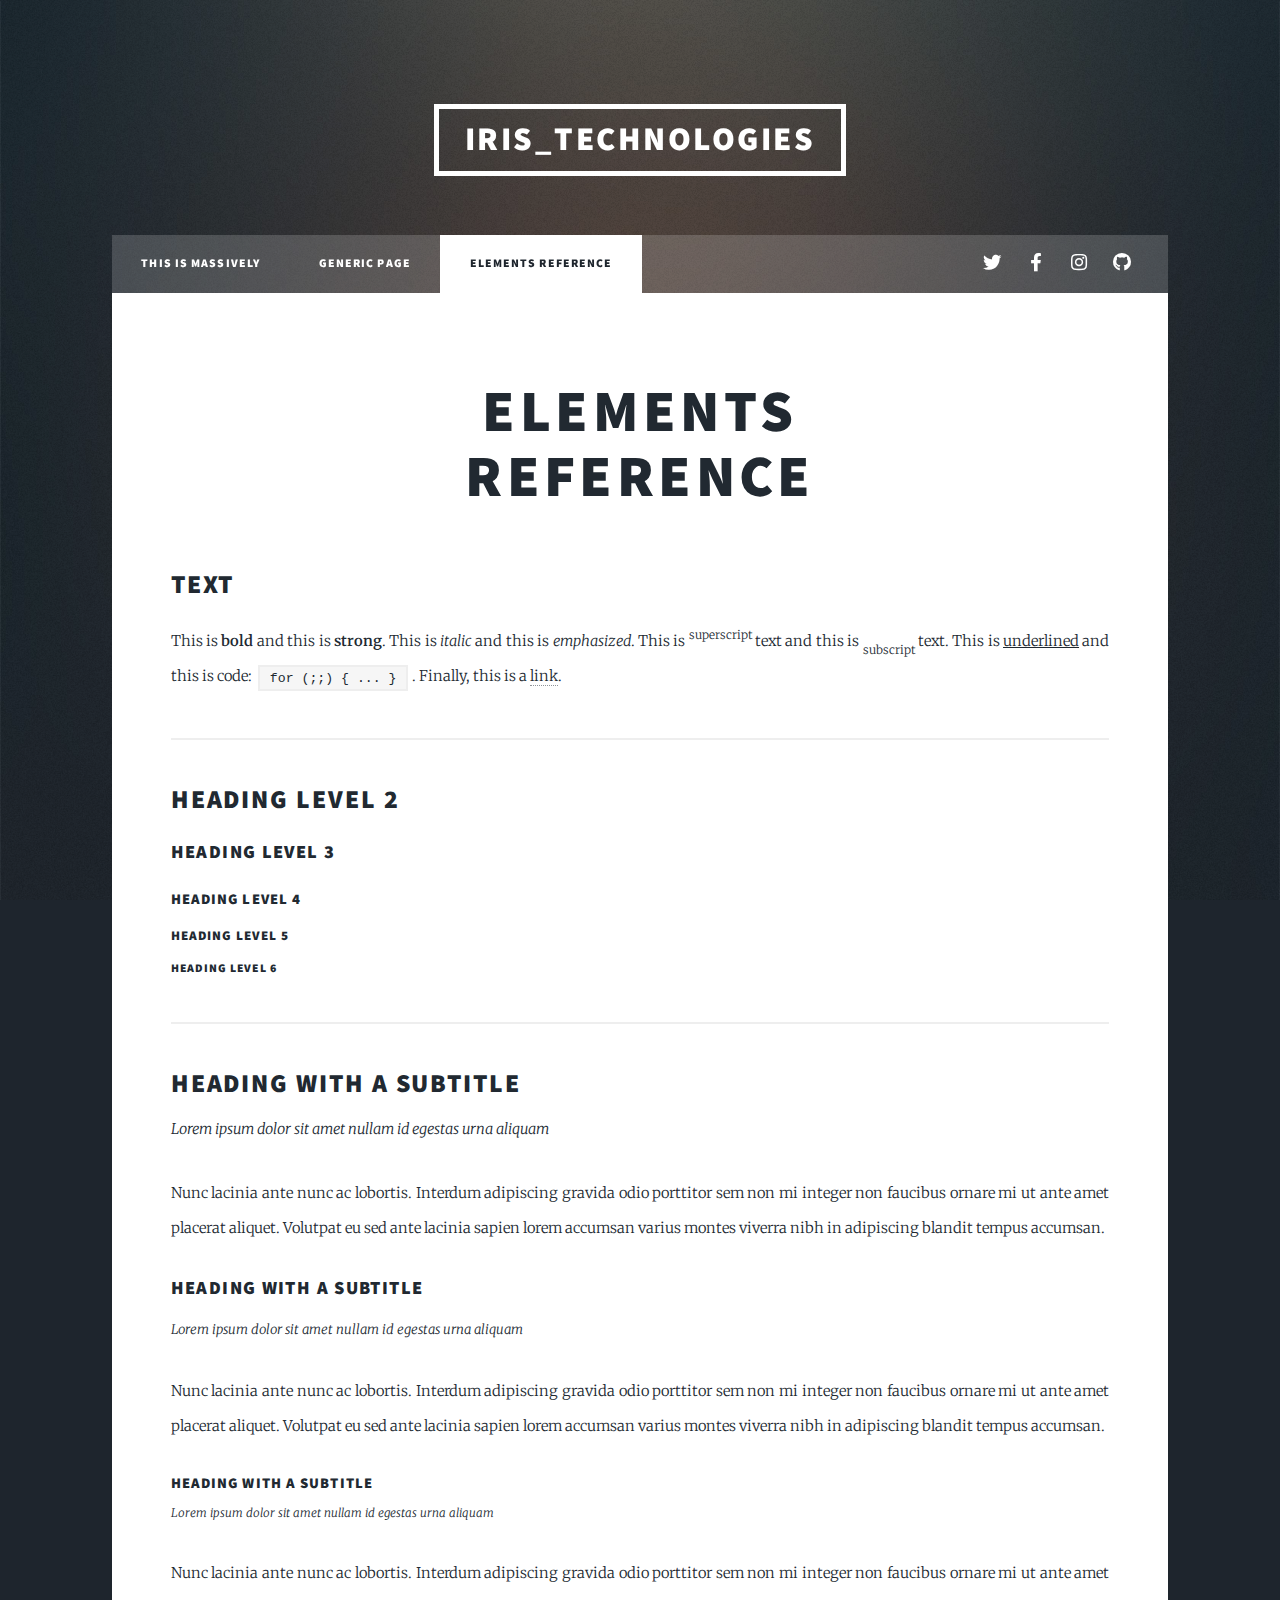
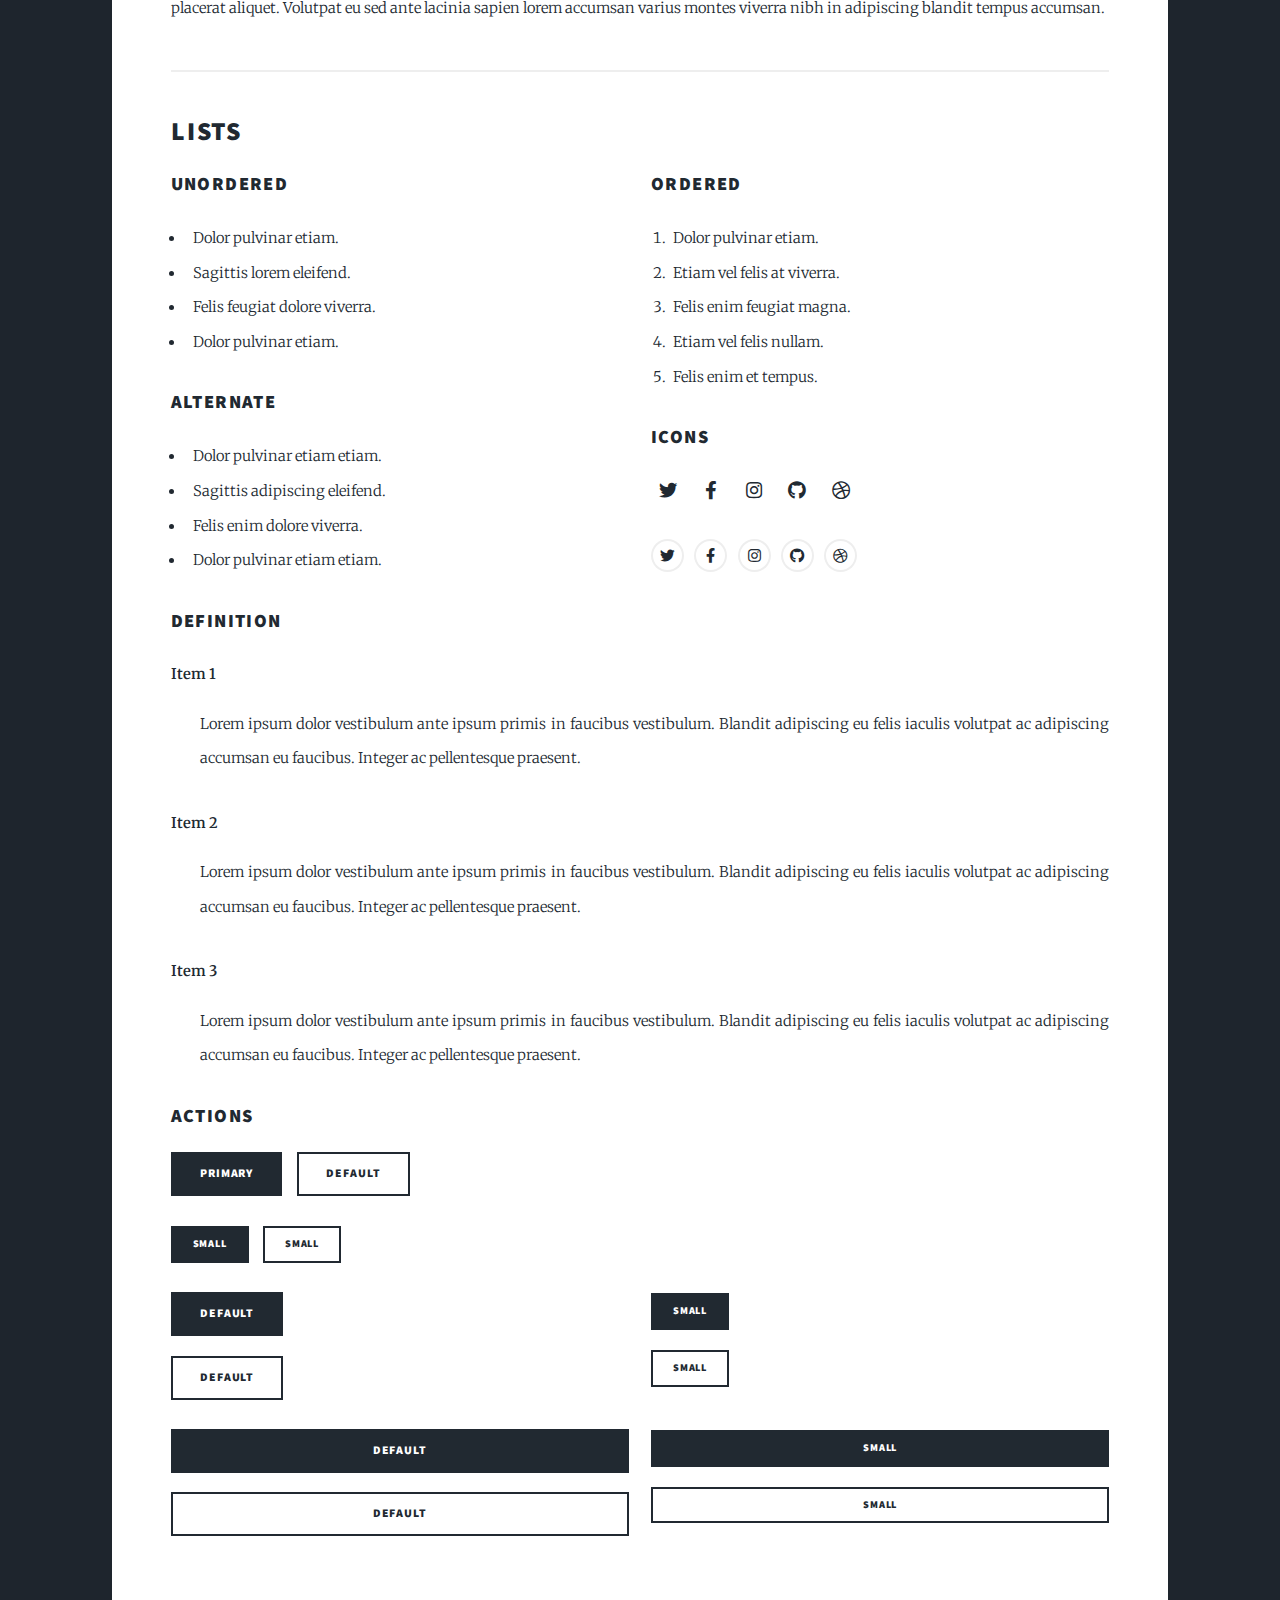
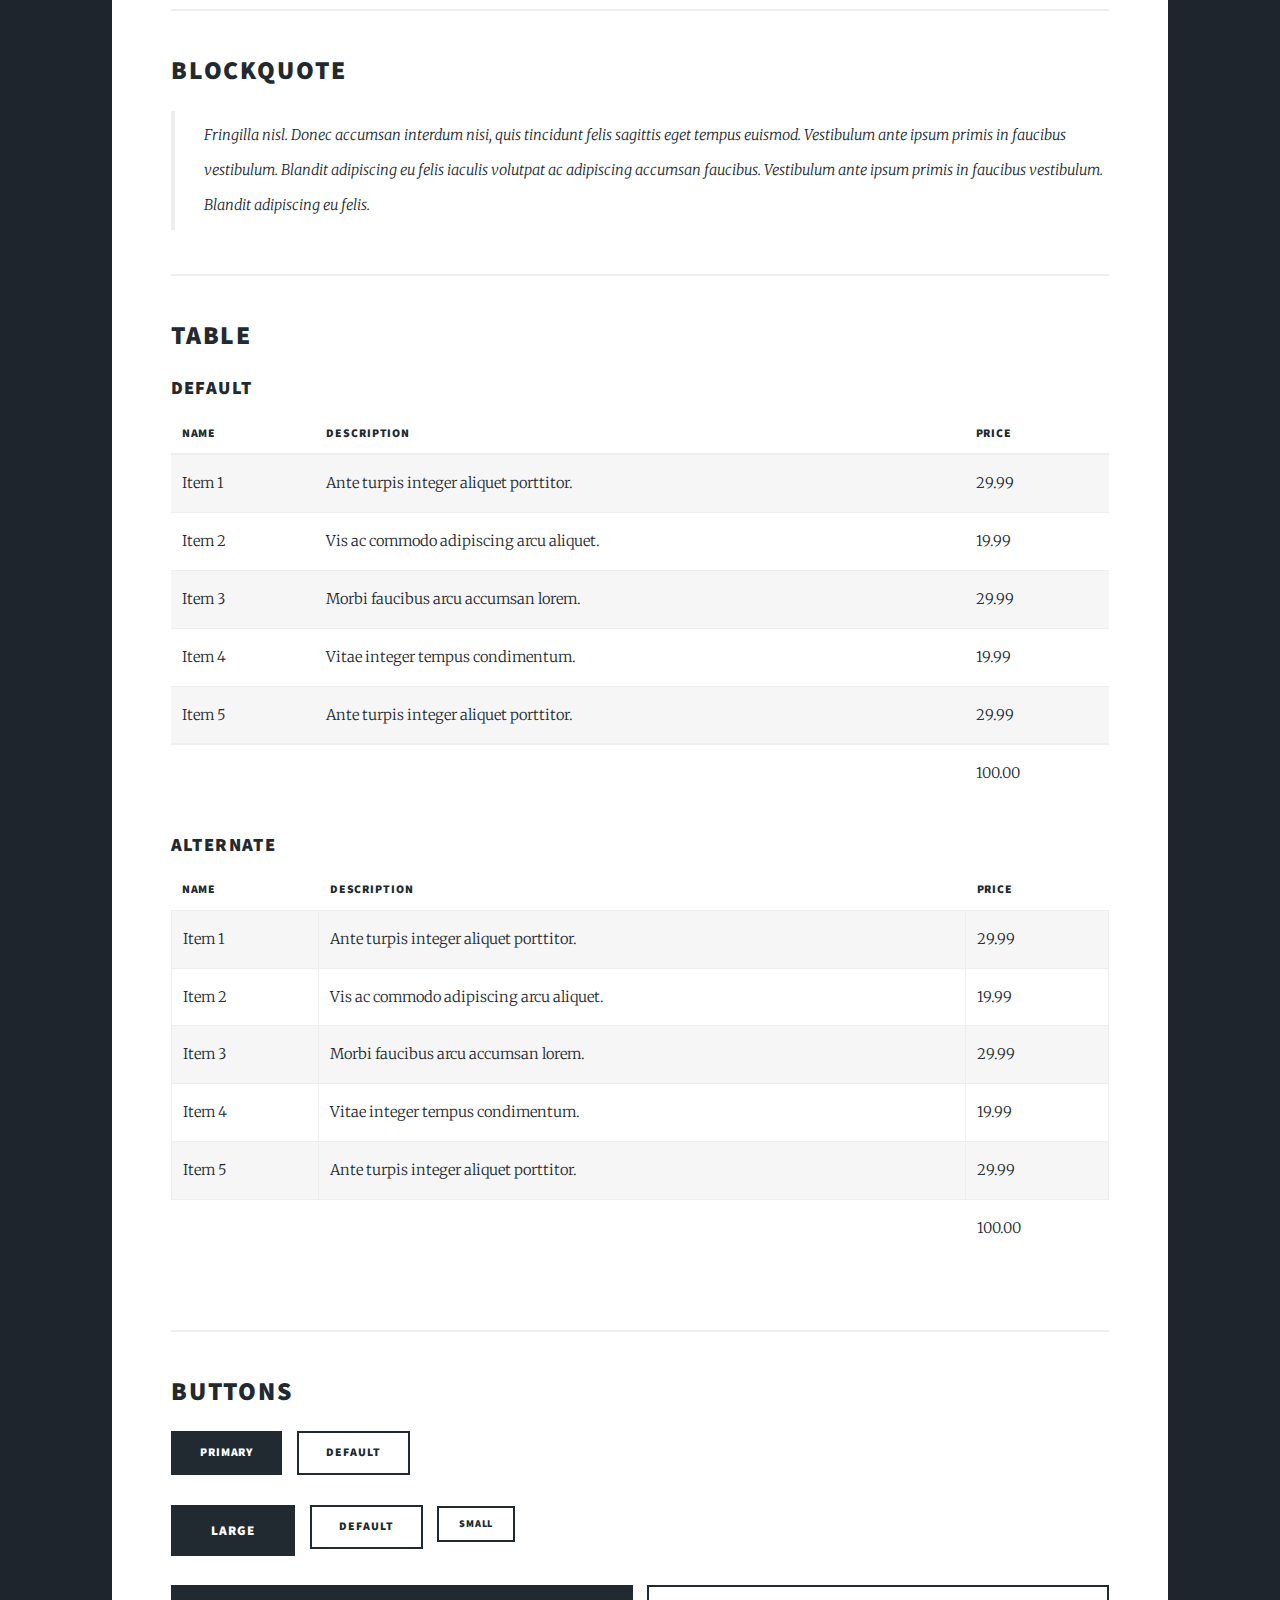
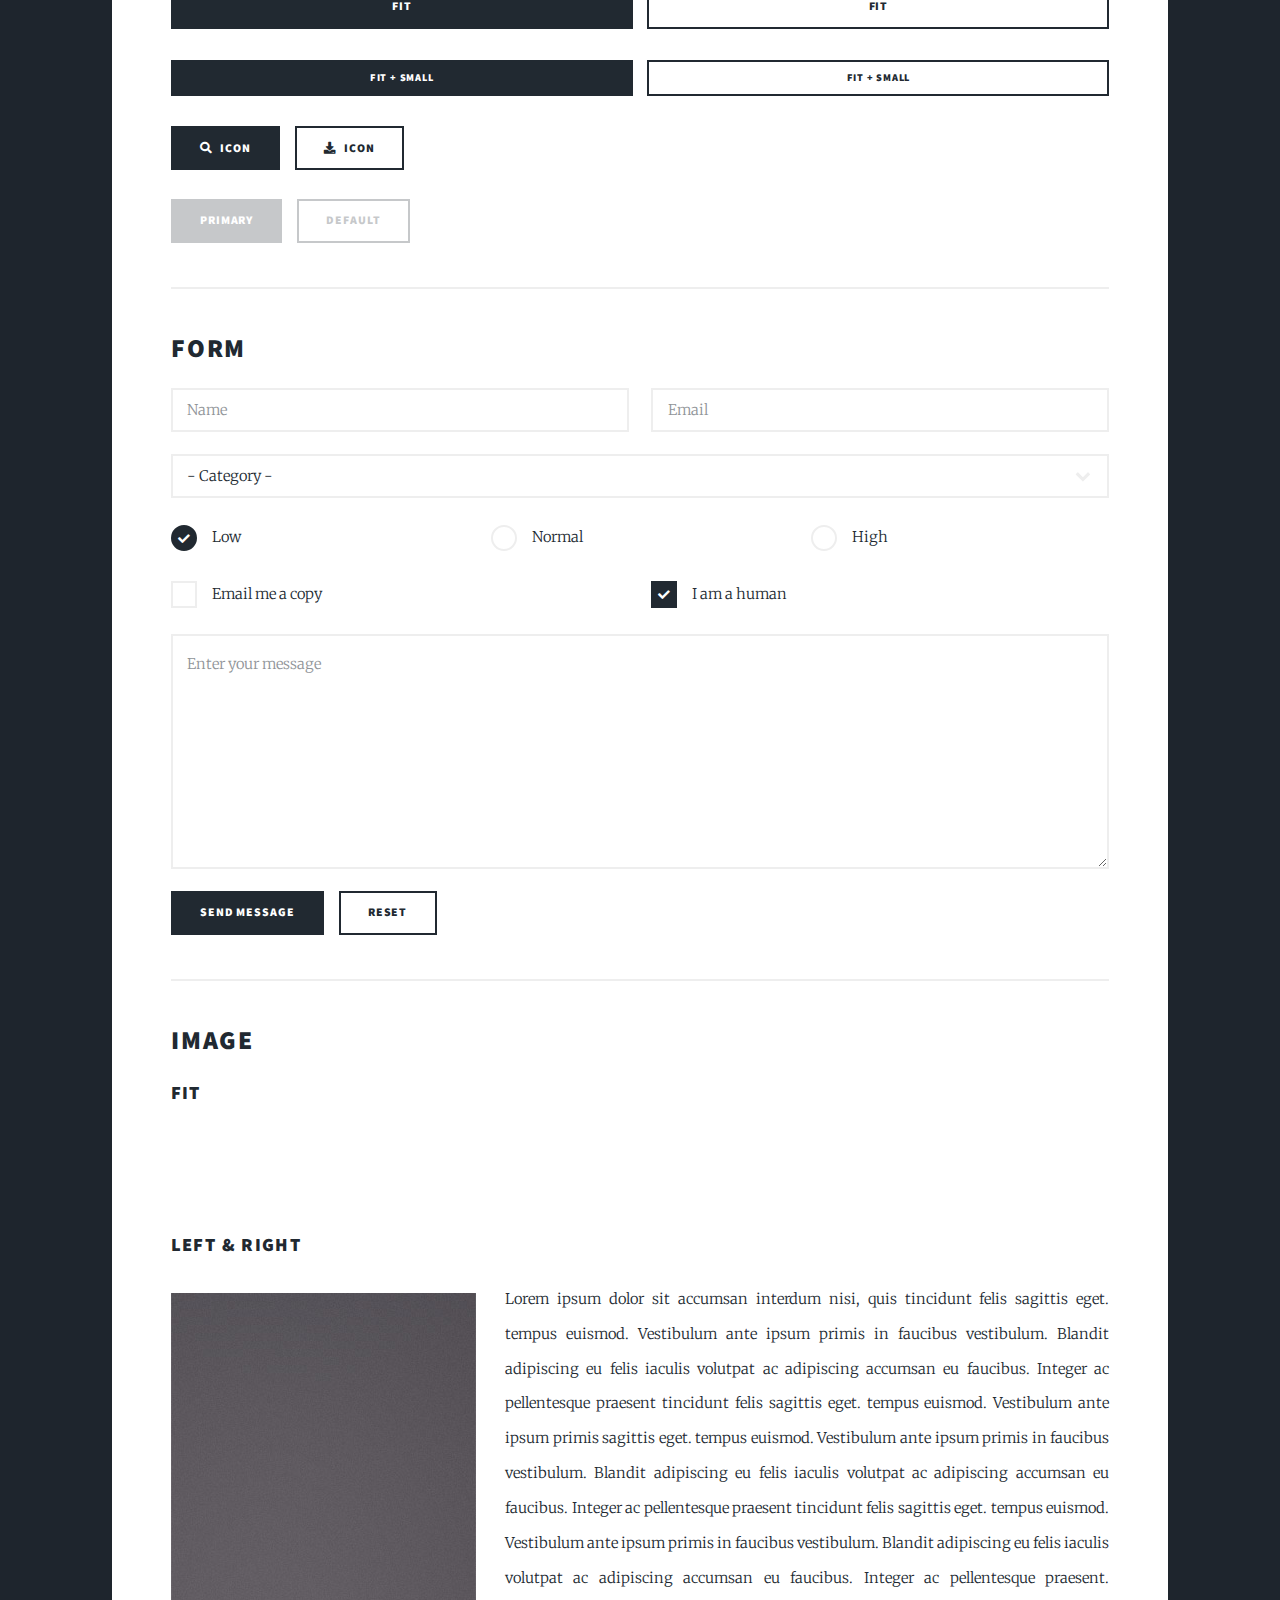
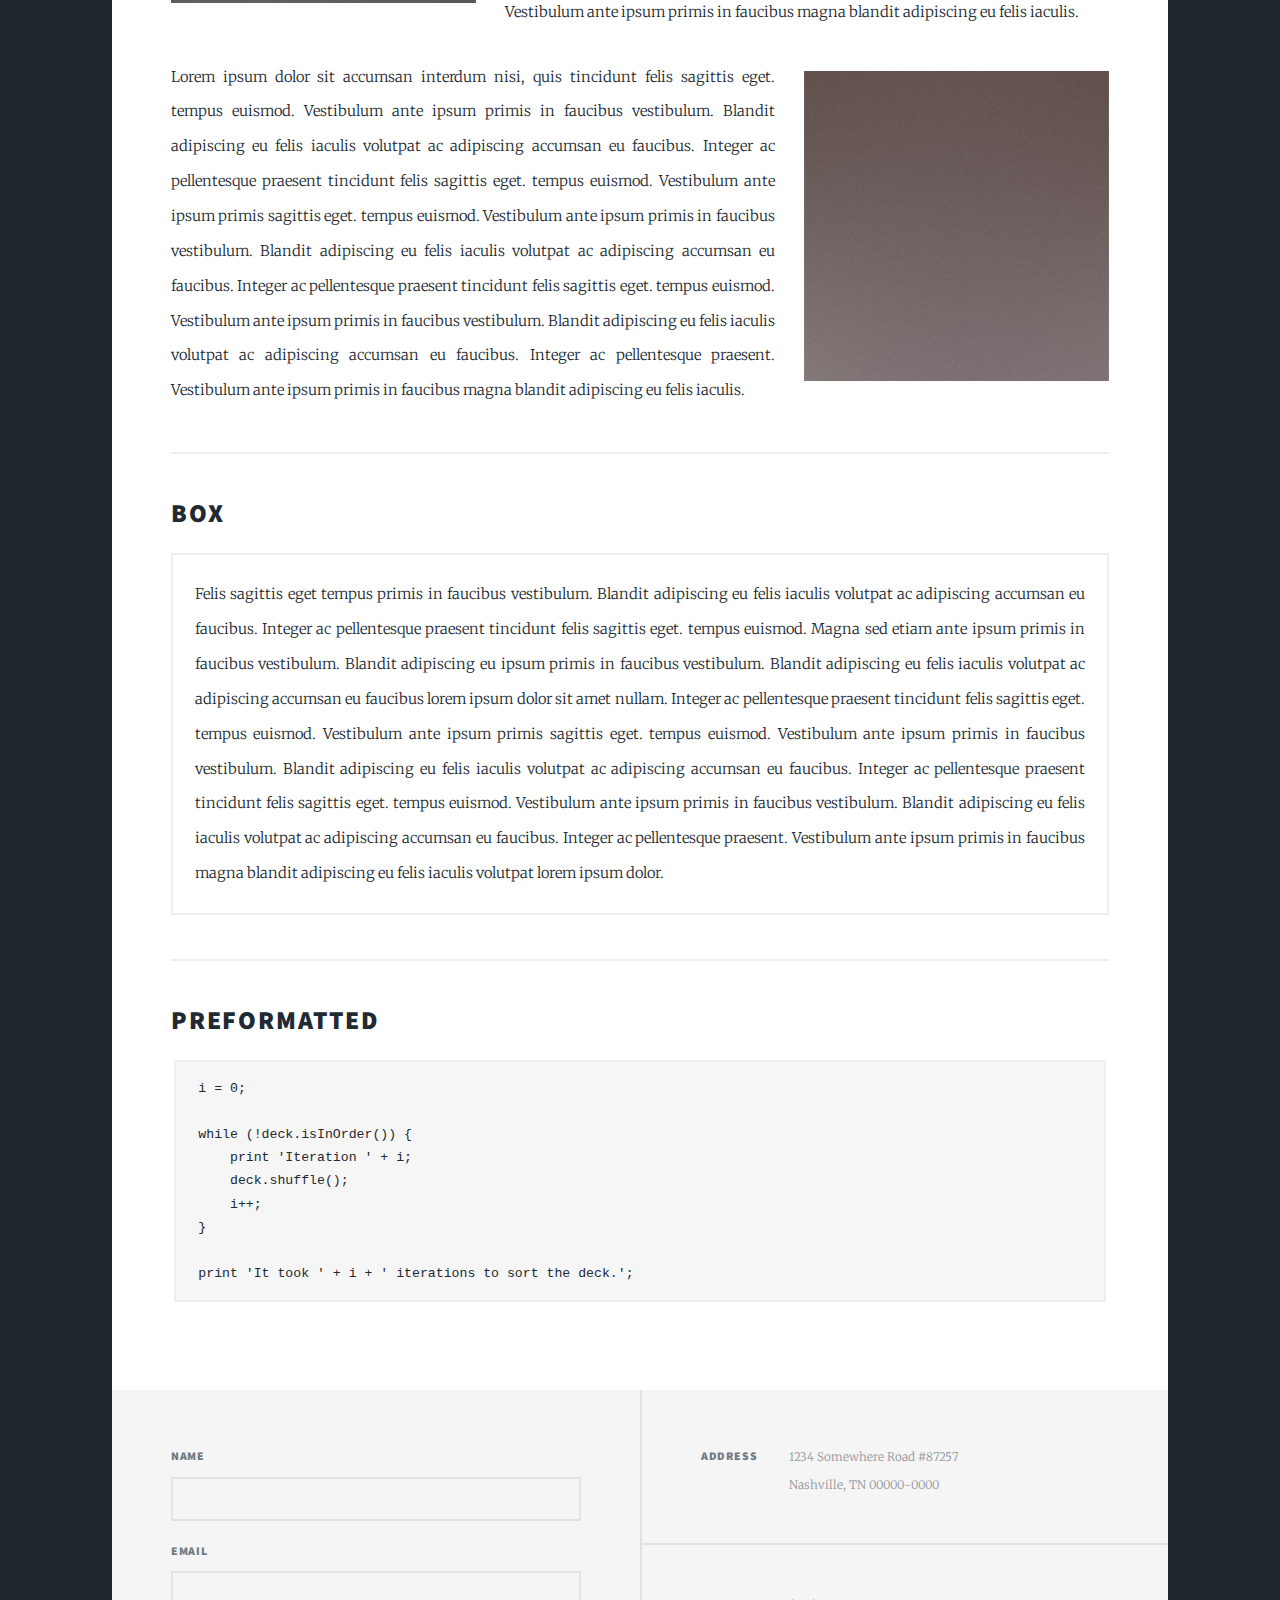
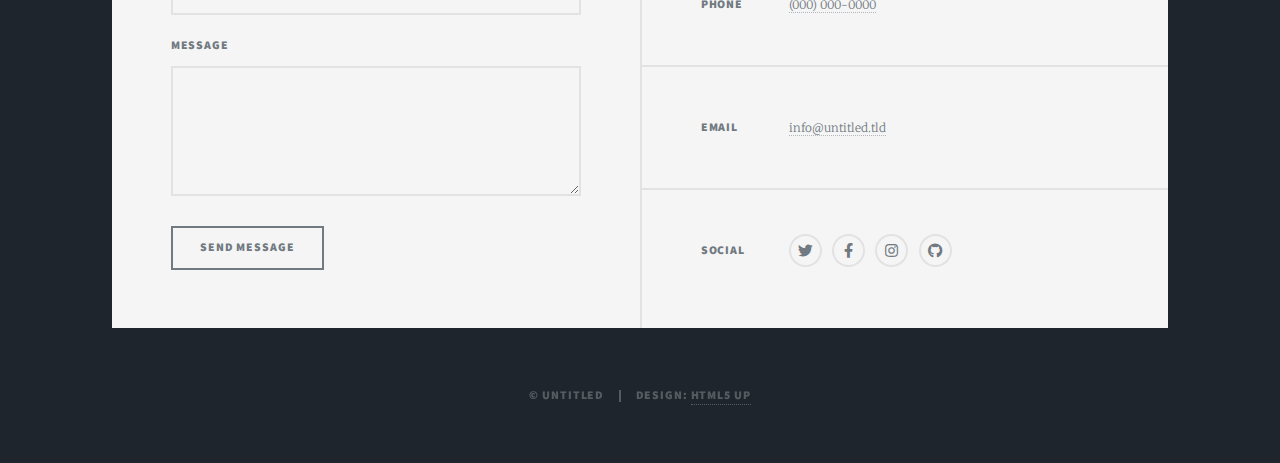
==== commit 24a6fce9: "worked on favicon" ====
--- a/elements.html
+++ b/elements.html
@@ -1,12 +1,7 @@
 <!DOCTYPE HTML>
-<!--
-	Massively by HTML5 UP
-	html5up.net | @ajlkn
-	Free for personal and commercial use under the CCA 3.0 license (html5up.net/license)
--->
 <html>
 	<head>
-		<title>Elements Reference - Massively by HTML5 UP</title>
+		<title>Portfolio</title>
 		<meta charset="utf-8" />
 		<meta name="viewport" content="width=device-width, initial-scale=1, user-scalable=no" />
 		<link rel="stylesheet" href="assets/css/main.css" />
@@ -19,7 +14,7 @@
 
 				<!-- Header -->
 					<header id="header">
-						<a href="index.html" class="logo">Massively</a>
+						<a href="index.html" class="logo">Iris_technologies</a>
 					</header>
 
 				<!-- Nav -->
--- a/assets/css/main.css
+++ b/assets/css/main.css
@@ -1,11 +1,5 @@
 @import url(fontawesome-all.min.css);
 @import url("https://fonts.googleapis.com/css?family=Merriweather:300,700,300italic,700italic|Source+Sans+Pro:900");
-
-/*
-	Massively by HTML5 UP
-	html5up.net | @ajlkn
-	Free for personal and commercial use under the CCA 3.0 license (html5up.net/license)
-*/
 
 html, body, div, span, applet, object,
 iframe, h1, h2, h3, h4, h5, h6, p, blockquote,
@@ -71,6 +65,12 @@
 	-ms-appearance: none;
 	appearance: none;
 }
+
+.iris {
+	font-size: 8vw !important;
+	color: rgb(241,222,218) !important;
+}
+
 
 /* Basic */
 
@@ -3285,7 +3285,7 @@
 
 	#intro {
 		color: #ffffff;
-		padding: 8rem 4rem 6rem 4rem ;
+		padding: 2rem 1rem;
 		-moz-align-items: center;
 		-webkit-align-items: center;
 		-ms-align-items: center;
@@ -4620,7 +4620,6 @@
 			right: 0;
 			text-align: right;
 			top: 0;
-			vertical-align: middle;
 			width: 7rem;
 		}
 
@@ -4686,4 +4685,18 @@
 			visibility: visible;
 		}
 
-	}+	}
+
+
+/* Teammeet styling */
+
+.team-member img {
+	width: 80px; /* Adjust the size as needed */
+  height: 80px; /* Adjust the size as needed */
+  border-radius: 50%; /* Makes the image round */
+}
+
+.centerhead {
+	text-align: center;
+	margin-top: 70px;
+}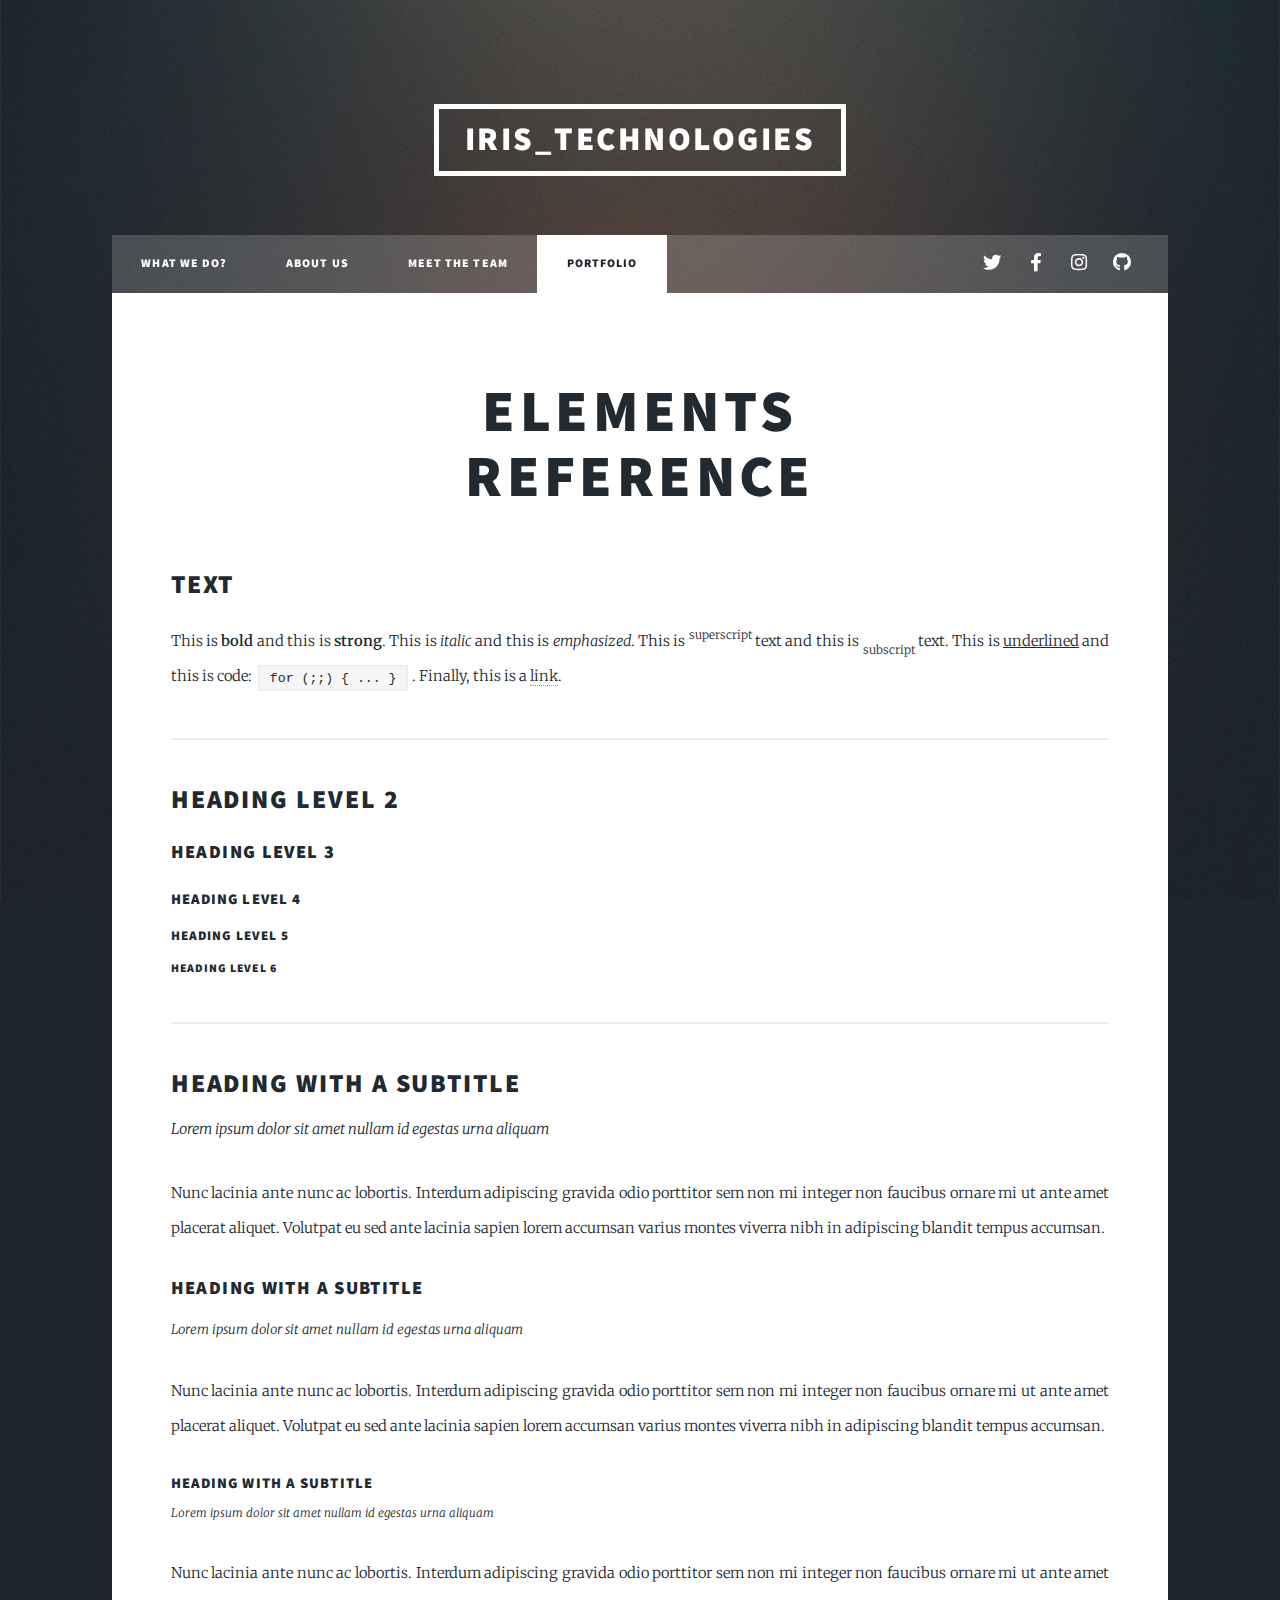
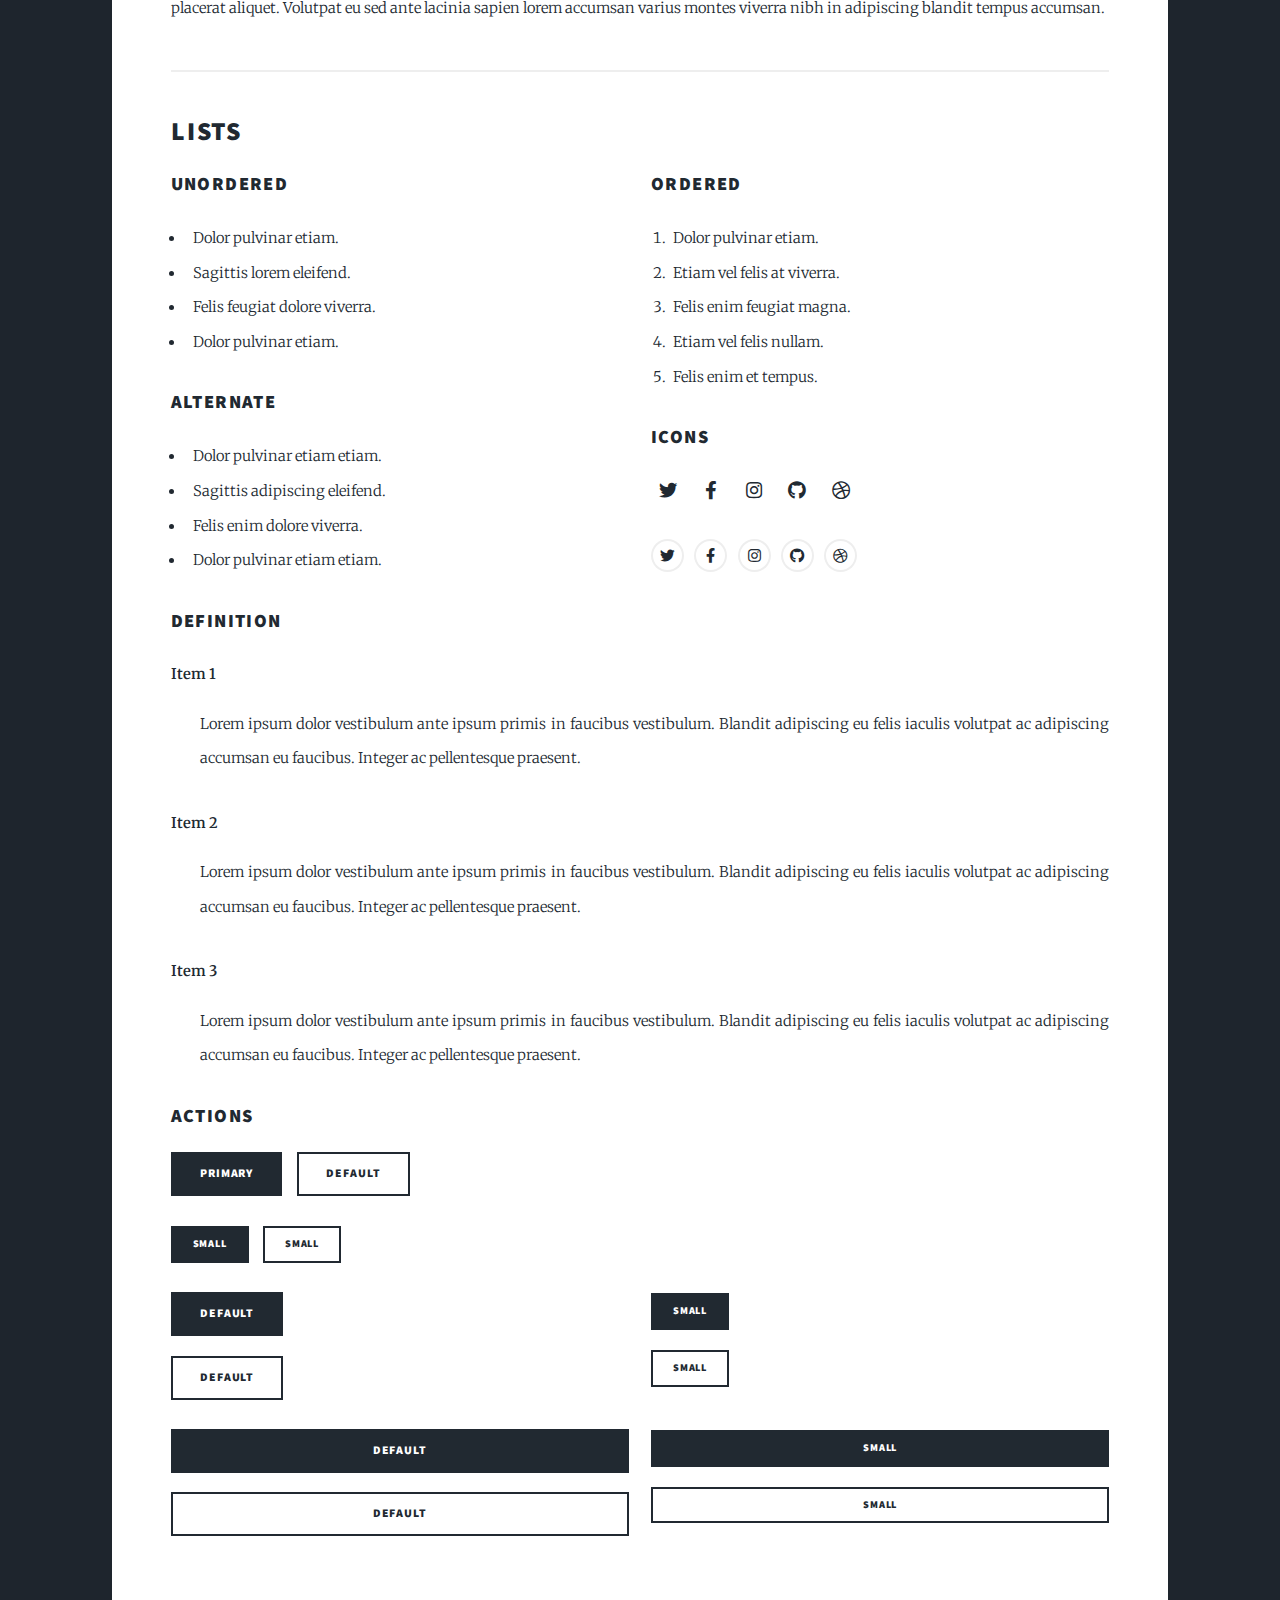
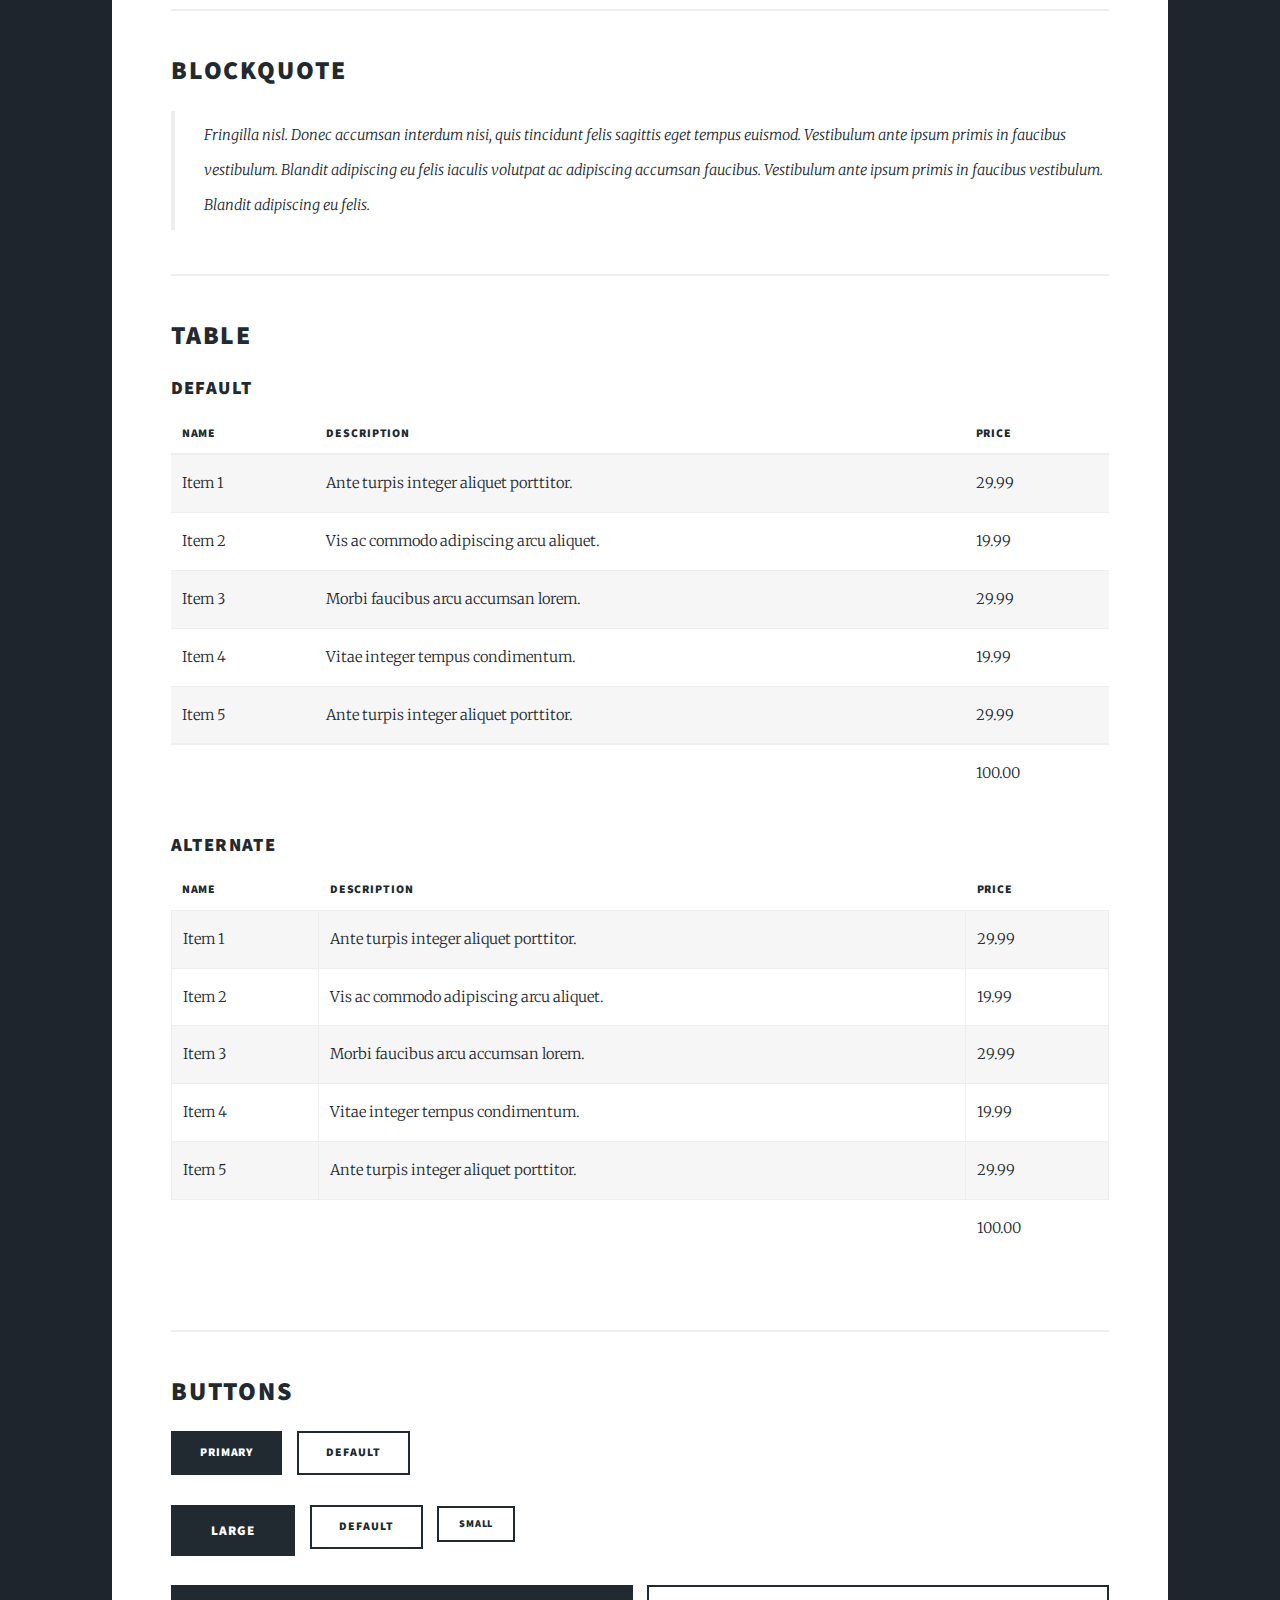
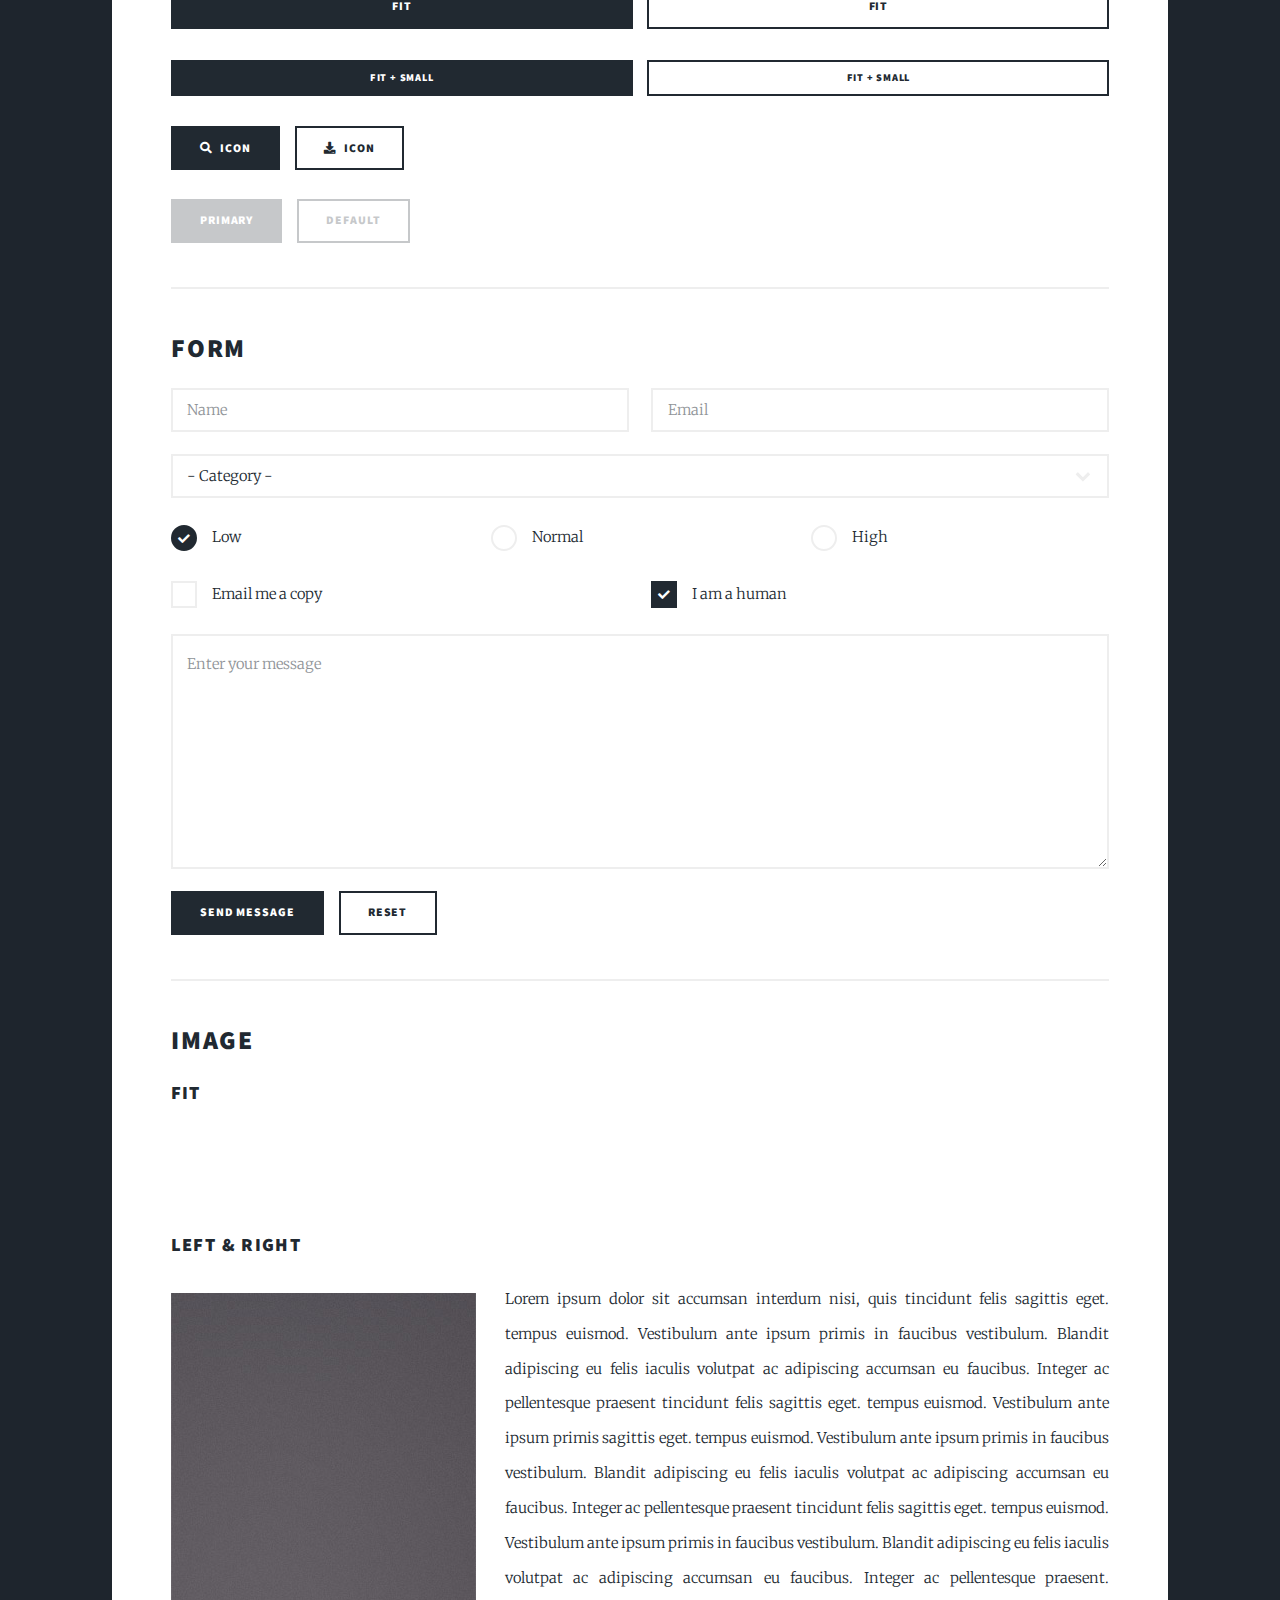
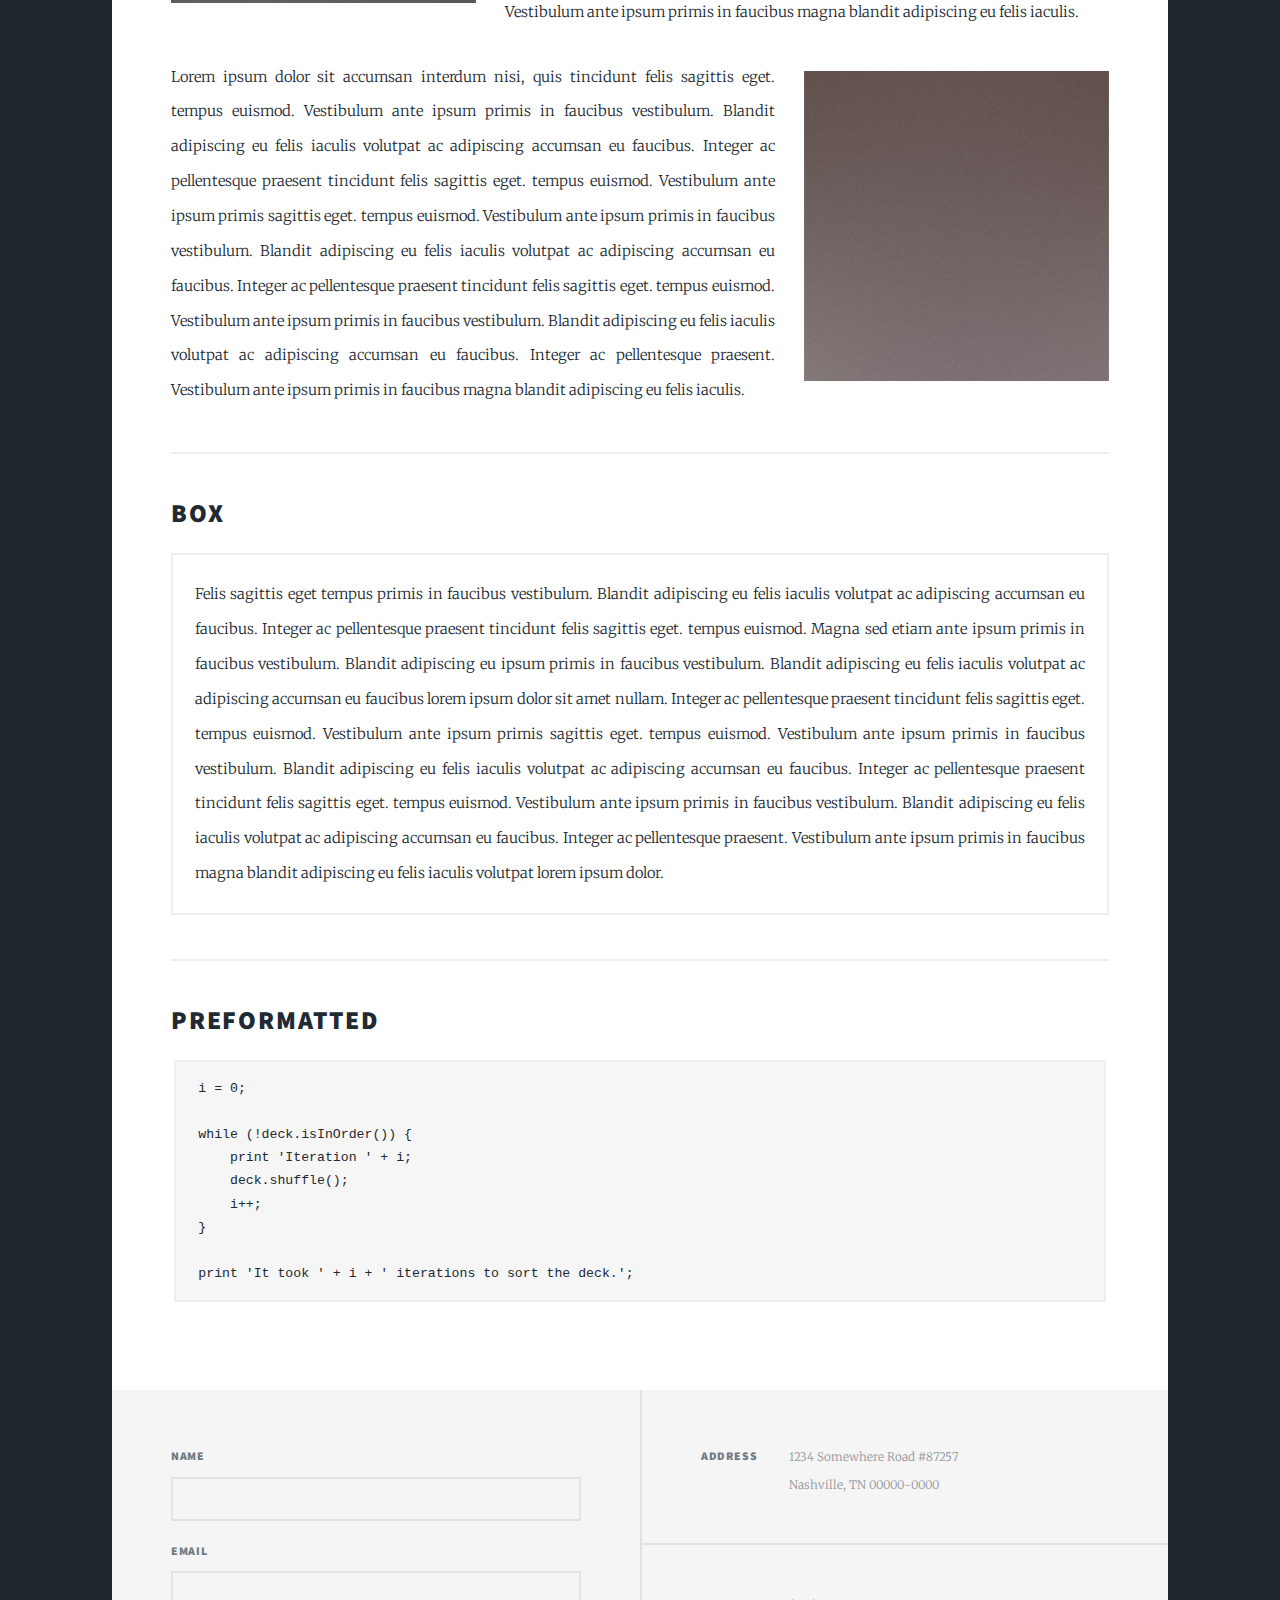
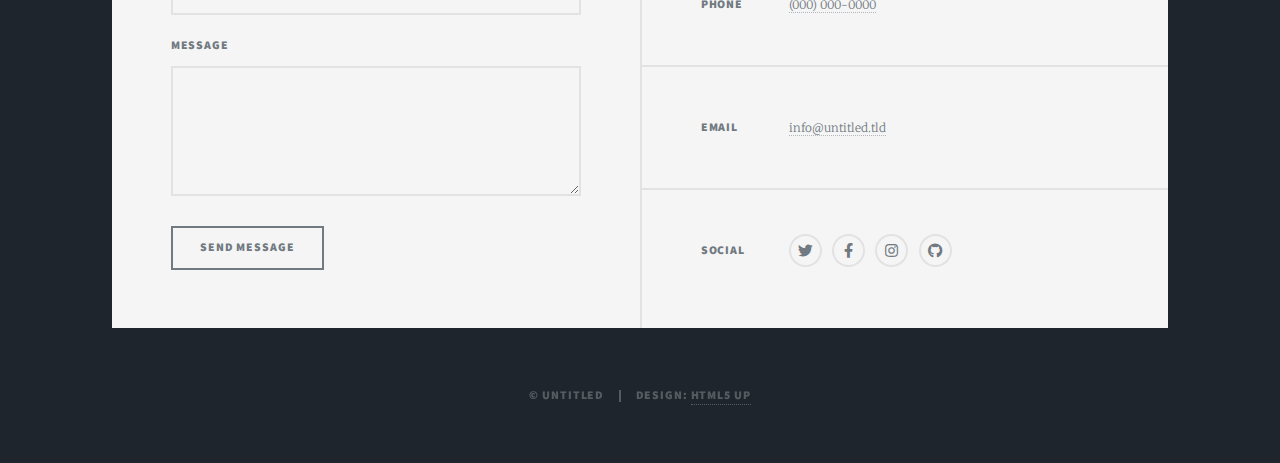
==== commit 1a7fad0d: "worked on a bit of portfolio" ====
--- a/elements.html
+++ b/elements.html
@@ -18,19 +18,20 @@
 					</header>
 
 				<!-- Nav -->
-					<nav id="nav">
-						<ul class="links">
-							<li><a href="index.html">This is Massively</a></li>
-							<li><a href="generic.html">Generic Page</a></li>
-							<li class="active"><a href="elements.html">Elements Reference</a></li>
-						</ul>
-						<ul class="icons">
-							<li><a href="#" class="icon brands fa-twitter"><span class="label">Twitter</span></a></li>
-							<li><a href="#" class="icon brands fa-facebook-f"><span class="label">Facebook</span></a></li>
-							<li><a href="#" class="icon brands fa-instagram"><span class="label">Instagram</span></a></li>
-							<li><a href="#" class="icon brands fa-github"><span class="label">GitHub</span></a></li>
-						</ul>
-					</nav>
+				<nav id="nav">
+					<ul class="links">
+						<li><a href="index.html">What we do?</a></li>
+						<li><a href="generic.html">About Us</a></li>
+						<li><a href="teammeet.html">Meet the team</a></li>
+						<li class="active"><a href="elements.html">Portfolio</a></li>
+					</ul>
+					<ul class="icons">
+						<li><a href="#" class="icon brands fa-twitter"><span class="label">Twitter</span></a></li>
+						<li><a href="#" class="icon brands fa-facebook-f"><span class="label">Facebook</span></a></li>
+						<li><a href="https://www.instagram.com/_iristechnologies?igsh=MWludXMwbnFqZGFldg%3D%3D&utm_source=qr" class="icon brands fa-instagram"><span class="label">Instagram</span></a></li>
+						<li><a href="https://www.github.com/oludammydy" class="icon brands fa-github"><span class="label">GitHub</span></a></li>
+					</ul>
+				</nav>
 
 				<!-- Main -->
 					<div id="main">
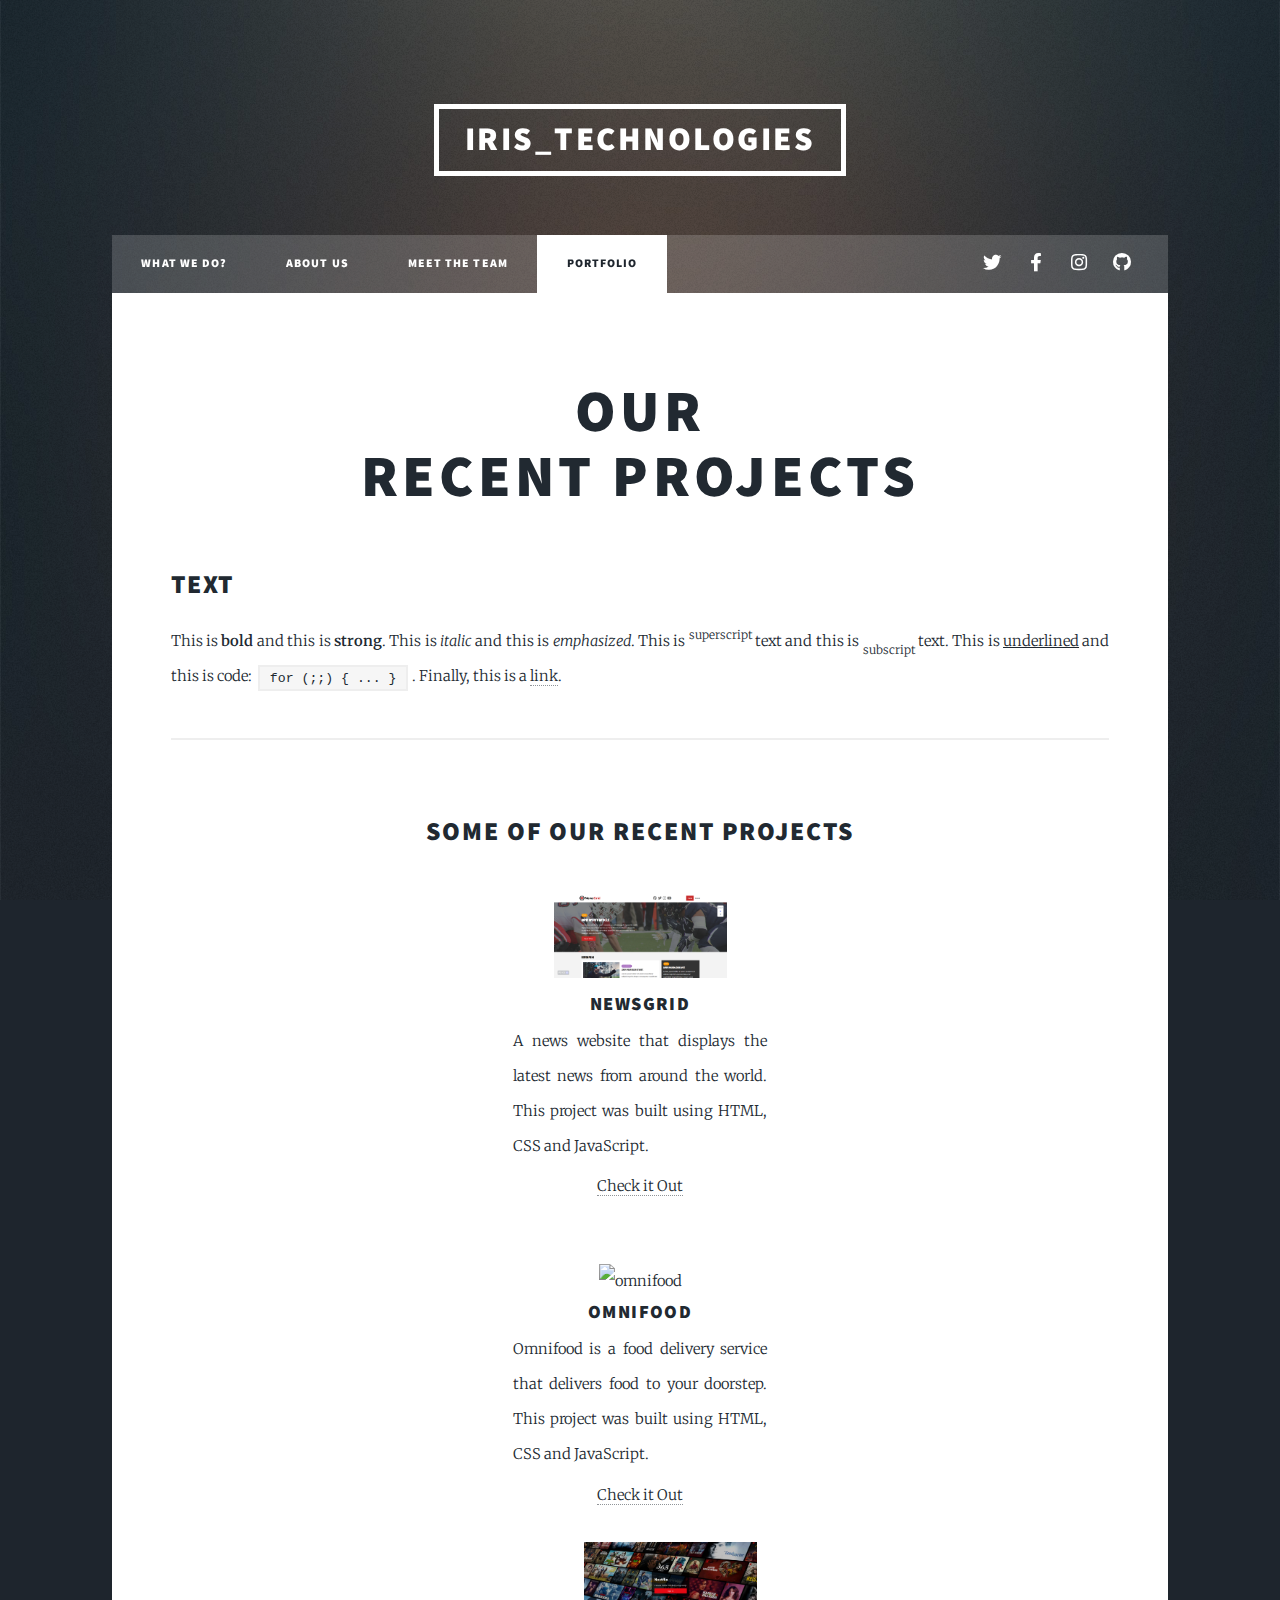
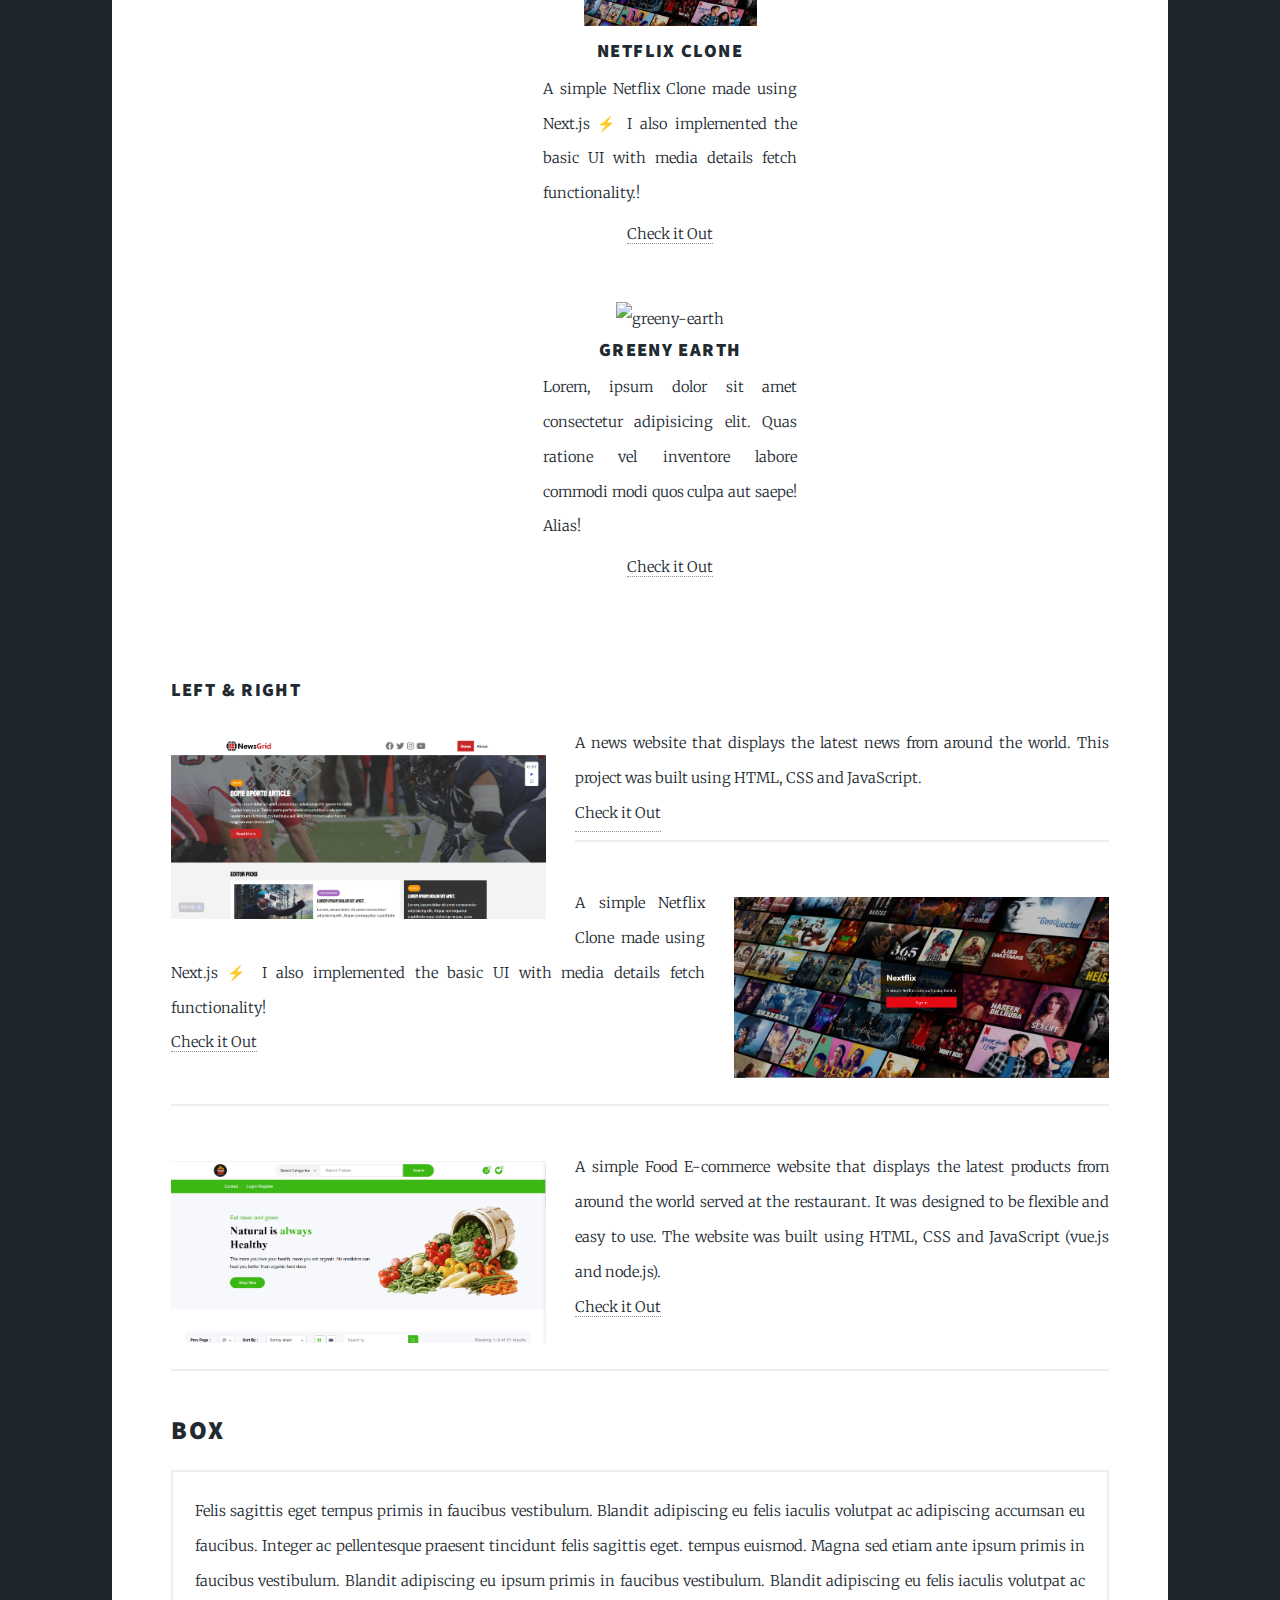
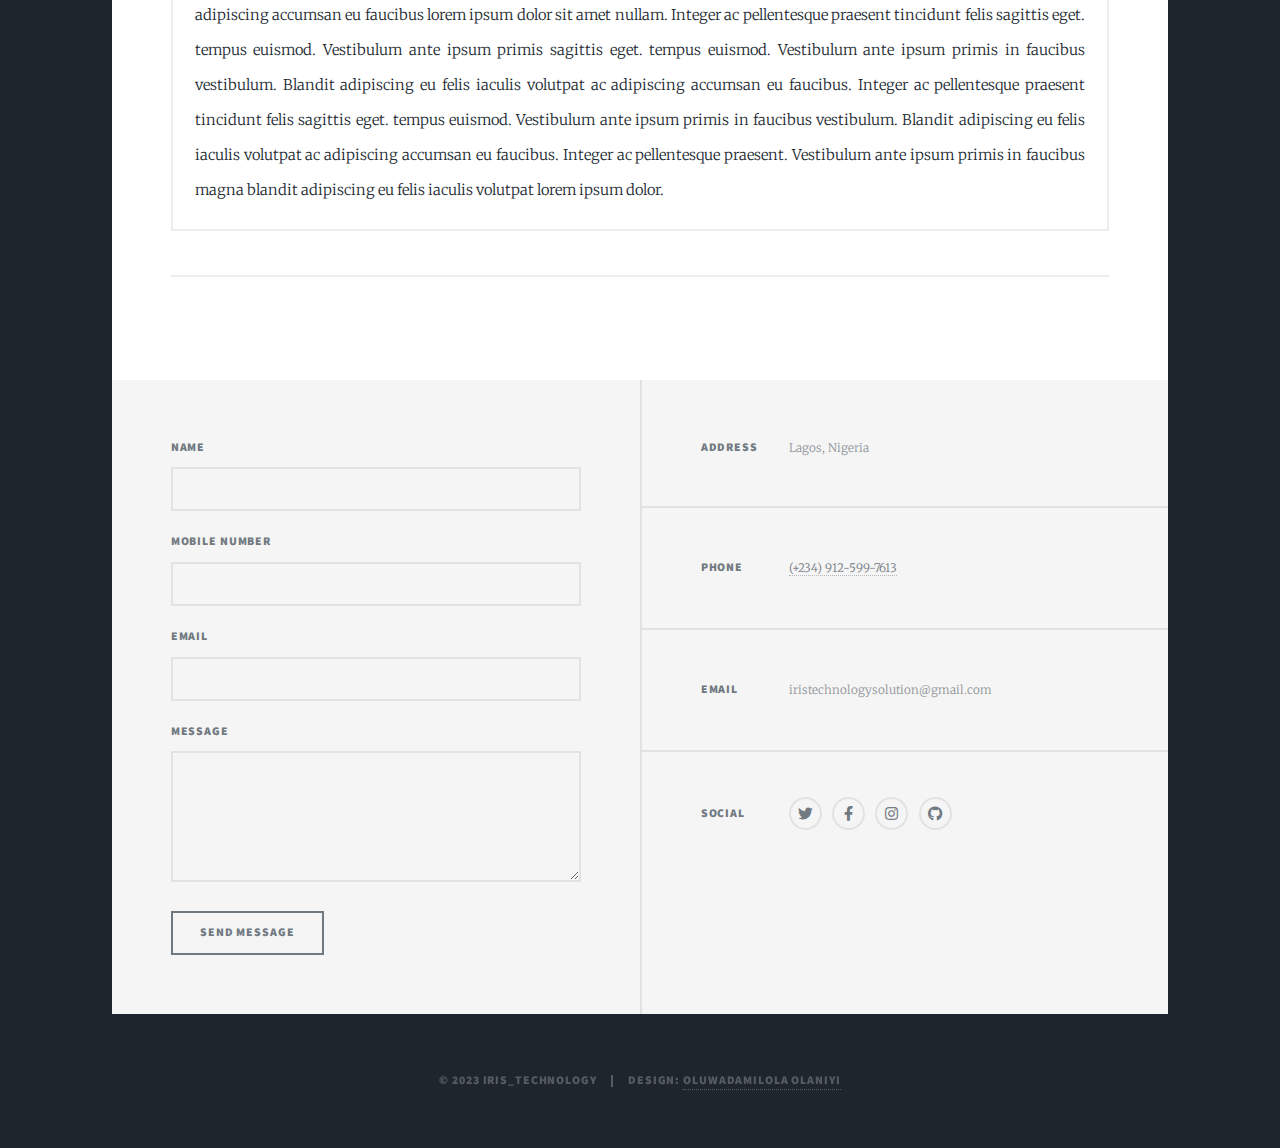
==== commit 3d7c1c05: "progress so far on the portfolio" ====
--- a/elements.html
+++ b/elements.html
@@ -39,8 +39,8 @@
 						<!-- Post -->
 							<section class="post">
 								<header class="major">
-									<h1>Elements<br />
-									Reference</h1>
+									<h1>Our<br />
+										Recent Projects</h1>
 								</header>
 
 								<!-- Text stuff -->
@@ -50,353 +50,110 @@
 									This is <u>underlined</u> and this is code: <code>for (;;) { ... }</code>.
 									Finally, this is a <a href="#">link</a>.</p>
 									<hr />
-									<h2>Heading Level 2</h2>
-									<h3>Heading Level 3</h3>
-									<h4>Heading Level 4</h4>
-									<h5>Heading Level 5</h5>
-									<h6>Heading Level 6</h6>
-									<hr />
-									<header>
-										<h2>Heading with a Subtitle</h2>
-										<p>Lorem ipsum dolor sit amet nullam id egestas urna aliquam</p>
-									</header>
-									<p>Nunc lacinia ante nunc ac lobortis. Interdum adipiscing gravida odio porttitor sem non mi integer non faucibus ornare mi ut ante amet placerat aliquet. Volutpat eu sed ante lacinia sapien lorem accumsan varius montes viverra nibh in adipiscing blandit tempus accumsan.</p>
-									<header>
-										<h3>Heading with a Subtitle</h3>
-										<p>Lorem ipsum dolor sit amet nullam id egestas urna aliquam</p>
-									</header>
-									<p>Nunc lacinia ante nunc ac lobortis. Interdum adipiscing gravida odio porttitor sem non mi integer non faucibus ornare mi ut ante amet placerat aliquet. Volutpat eu sed ante lacinia sapien lorem accumsan varius montes viverra nibh in adipiscing blandit tempus accumsan.</p>
-									<header>
-										<h4>Heading with a Subtitle</h4>
-										<p>Lorem ipsum dolor sit amet nullam id egestas urna aliquam</p>
-									</header>
-									<p>Nunc lacinia ante nunc ac lobortis. Interdum adipiscing gravida odio porttitor sem non mi integer non faucibus ornare mi ut ante amet placerat aliquet. Volutpat eu sed ante lacinia sapien lorem accumsan varius montes viverra nibh in adipiscing blandit tempus accumsan.</p>
-
-									<hr />
-
-								<!-- Lists -->
-									<h2>Lists</h2>
-									<div class="row">
-										<div class="col-6 col-12-small">
-
-											<h3>Unordered</h3>
-											<ul>
-												<li>Dolor pulvinar etiam.</li>
-												<li>Sagittis lorem eleifend.</li>
-												<li>Felis feugiat dolore viverra.</li>
-												<li>Dolor pulvinar etiam.</li>
-											</ul>
-
-											<h3>Alternate</h3>
-											<ul class="alt">
-												<li>Dolor pulvinar etiam etiam.</li>
-												<li>Sagittis adipiscing eleifend.</li>
-												<li>Felis enim dolore viverra.</li>
-												<li>Dolor pulvinar etiam etiam.</li>
-											</ul>
-
-										</div>
-										<div class="col-6 col-12-small">
-
-											<h3>Ordered</h3>
-											<ol>
-												<li>Dolor pulvinar etiam.</li>
-												<li>Etiam vel felis at viverra.</li>
-												<li>Felis enim feugiat magna.</li>
-												<li>Etiam vel felis nullam.</li>
-												<li>Felis enim et tempus.</li>
-											</ol>
-
-											<h3>Icons</h3>
-											<ul class="icons">
-												<li><a href="#" class="icon brands fa-twitter"><span class="label">Twitter</span></a></li>
-												<li><a href="#" class="icon brands fa-facebook-f"><span class="label">Facebook</span></a></li>
-												<li><a href="#" class="icon brands fa-instagram"><span class="label">Instagram</span></a></li>
-												<li><a href="#" class="icon brands fa-github"><span class="label">Github</span></a></li>
-												<li><a href="#" class="icon brands fa-dribbble"><span class="label">Dribbble</span></a></li>
-											</ul>
-											<ul class="icons alt">
-												<li><a href="#" class="icon brands alt fa-twitter"><span class="label">Twitter</span></a></li>
-												<li><a href="#" class="icon brands alt fa-facebook-f"><span class="label">Facebook</span></a></li>
-												<li><a href="#" class="icon brands alt fa-instagram"><span class="label">Instagram</span></a></li>
-												<li><a href="#" class="icon brands alt fa-github"><span class="label">Github</span></a></li>
-												<li><a href="#" class="icon brands alt fa-dribbble"><span class="label">Dribbble</span></a></li>
-											</ul>
-
-										</div>
-									</div>
-									<h3>Definition</h3>
-									<dl>
-										<dt>Item 1</dt>
-										<dd>
-											<p>Lorem ipsum dolor vestibulum ante ipsum primis in faucibus vestibulum. Blandit adipiscing eu felis iaculis volutpat ac adipiscing accumsan eu faucibus. Integer ac pellentesque praesent.</p>
-										</dd>
-										<dt>Item 2</dt>
-										<dd>
-											<p>Lorem ipsum dolor vestibulum ante ipsum primis in faucibus vestibulum. Blandit adipiscing eu felis iaculis volutpat ac adipiscing accumsan eu faucibus. Integer ac pellentesque praesent.</p>
-										</dd>
-										<dt>Item 3</dt>
-										<dd>
-											<p>Lorem ipsum dolor vestibulum ante ipsum primis in faucibus vestibulum. Blandit adipiscing eu felis iaculis volutpat ac adipiscing accumsan eu faucibus. Integer ac pellentesque praesent.</p>
-										</dd>
-									</dl>
-
-									<h3>Actions</h3>
-									<ul class="actions">
-										<li><a href="#" class="button primary">Primary</a></li>
-										<li><a href="#" class="button">Default</a></li>
-									</ul>
-									<ul class="actions small">
-										<li><a href="#" class="button primary small">Small</a></li>
-										<li><a href="#" class="button small">Small</a></li>
-									</ul>
-									<div class="row">
-										<div class="col-6 col-12-small">
-											<ul class="actions stacked">
-												<li><a href="#" class="button primary">Default</a></li>
-												<li><a href="#" class="button">Default</a></li>
-											</ul>
-										</div>
-										<div class="col-6 col-12-small">
-											<ul class="actions stacked">
-												<li><a href="#" class="button primary small">Small</a></li>
-												<li><a href="#" class="button small">Small</a></li>
-											</ul>
-										</div>
-									</div>
-									<div class="row">
-										<div class="col-6 col-12-small">
-											<ul class="actions stacked">
-												<li><a href="#" class="button primary fit">Default</a></li>
-												<li><a href="#" class="button fit">Default</a></li>
-											</ul>
-										</div>
-										<div class="col-6 col-12-small">
-											<ul class="actions stacked">
-												<li><a href="#" class="button primary small fit">Small</a></li>
-												<li><a href="#" class="button small fit">Small</a></li>
-											</ul>
-										</div>
-									</div>
-
-									<hr />
-
-								<!-- Blockquote -->
-									<h2>Blockquote</h2>
-									<blockquote>Fringilla nisl. Donec accumsan interdum nisi, quis tincidunt felis sagittis eget tempus euismod. Vestibulum ante ipsum primis in faucibus vestibulum. Blandit adipiscing eu felis iaculis volutpat ac adipiscing accumsan faucibus. Vestibulum ante ipsum primis in faucibus vestibulum. Blandit adipiscing eu felis.</blockquote>
-
-									<hr />
-
-								<!-- Table -->
-									<h2>Table</h2>
-
-									<h3>Default</h3>
-									<div class="table-wrapper">
-										<table>
-											<thead>
-												<tr>
-													<th>Name</th>
-													<th>Description</th>
-													<th>Price</th>
-												</tr>
-											</thead>
-											<tbody>
-												<tr>
-													<td>Item 1</td>
-													<td>Ante turpis integer aliquet porttitor.</td>
-													<td>29.99</td>
-												</tr>
-												<tr>
-													<td>Item 2</td>
-													<td>Vis ac commodo adipiscing arcu aliquet.</td>
-													<td>19.99</td>
-												</tr>
-												<tr>
-													<td>Item 3</td>
-													<td> Morbi faucibus arcu accumsan lorem.</td>
-													<td>29.99</td>
-												</tr>
-												<tr>
-													<td>Item 4</td>
-													<td>Vitae integer tempus condimentum.</td>
-													<td>19.99</td>
-												</tr>
-												<tr>
-													<td>Item 5</td>
-													<td>Ante turpis integer aliquet porttitor.</td>
-													<td>29.99</td>
-												</tr>
-											</tbody>
-											<tfoot>
-												<tr>
-													<td colspan="2"></td>
-													<td>100.00</td>
-												</tr>
-											</tfoot>
-										</table>
-									</div>
-
-									<h3>Alternate</h3>
-									<div class="table-wrapper">
-										<table class="alt">
-											<thead>
-												<tr>
-													<th>Name</th>
-													<th>Description</th>
-													<th>Price</th>
-												</tr>
-											</thead>
-											<tbody>
-												<tr>
-													<td>Item 1</td>
-													<td>Ante turpis integer aliquet porttitor.</td>
-													<td>29.99</td>
-												</tr>
-												<tr>
-													<td>Item 2</td>
-													<td>Vis ac commodo adipiscing arcu aliquet.</td>
-													<td>19.99</td>
-												</tr>
-												<tr>
-													<td>Item 3</td>
-													<td> Morbi faucibus arcu accumsan lorem.</td>
-													<td>29.99</td>
-												</tr>
-												<tr>
-													<td>Item 4</td>
-													<td>Vitae integer tempus condimentum.</td>
-													<td>19.99</td>
-												</tr>
-												<tr>
-													<td>Item 5</td>
-													<td>Ante turpis integer aliquet porttitor.</td>
-													<td>29.99</td>
-												</tr>
-											</tbody>
-											<tfoot>
-												<tr>
-													<td colspan="2"></td>
-													<td>100.00</td>
-												</tr>
-											</tfoot>
-										</table>
-									</div>
-
-									<hr />
-
-								<!-- Buttons -->
-									<h2>Buttons</h2>
-									<ul class="actions">
-										<li><a href="#" class="button primary">Primary</a></li>
-										<li><a href="#" class="button">Default</a></li>
-									</ul>
-									<ul class="actions">
-										<li><a href="#" class="button primary large">Large</a></li>
-										<li><a href="#" class="button">Default</a></li>
-										<li><a href="#" class="button small">Small</a></li>
-									</ul>
-									<ul class="actions fit">
-										<li><a href="#" class="button primary fit">Fit</a></li>
-										<li><a href="#" class="button fit">Fit</a></li>
-									</ul>
-									<ul class="actions fit small">
-										<li><a href="#" class="button primary fit small">Fit + Small</a></li>
-										<li><a href="#" class="button fit small">Fit + Small</a></li>
-									</ul>
-									<ul class="actions">
-										<li><a href="#" class="button primary icon solid fa-search">Icon</a></li>
-										<li><a href="#" class="button icon solid fa-download">Icon</a></li>
-									</ul>
-									<ul class="actions">
-										<li><span class="button primary disabled">Primary</span></li>
-										<li><span class="button disabled">Default</span></li>
-									</ul>
-
-									<hr />
-
-								<!-- Form -->
-									<h2>Form</h2>
-
-									<form method="post" action="#">
-										<div class="row gtr-uniform">
-											<div class="col-6 col-12-xsmall">
-												<input type="text" name="demo-name" id="demo-name" value="" placeholder="Name" />
+
+
+								
+									<section class="projects" id="projects">
+										<h2 class="projects-title">Some of our Recent Projects</h2>
+										<div class="projects-container">
+											<div class="project-container project-card">
+												<img
+													src="images/Newsgrid.png"
+													alt="Newsgrid"
+													loading="lazy"
+													class="project-pic"
+												/>
+												<h3 class="project-title">Newsgrid</h3>
+												<p class="project-details">
+													A news website that displays the latest news from around the world. 
+													This project was built using HTML, CSS and JavaScript.
+												</p>
+												<a href="#" target="_blank" class="project-link">Check it Out</a>
 											</div>
-											<div class="col-6 col-12-xsmall">
-												<input type="email" name="demo-email" id="demo-email" value="" placeholder="Email" />
+											
+											<div class="project-container project-card">
+												<img
+													src="assets/images/omnifood.png"
+													alt="omnifood"
+													loading="lazy"
+													class="project-pic"
+												/>
+												<h3 class="project-title">Omnifood</h3>
+												<p class="project-details">
+													Omnifood is a food delivery service that delivers food to your doorstep. 
+													This project was built using HTML, CSS and JavaScript.
+												</p>
+												<a href="#" target="_blank" class="project-link">Check it Out</a>
+											
+												<div class="project-container project-card">
+												<img
+													src="images/netflixclone.PNG"
+													alt="netflic-clone"
+													loading="lazy"
+													class="project-pic"
+												/>
+												<h3 class="project-title">Netflix Clone</h3>
+												<p class="project-details">
+													A simple Netflix Clone made using Next.js ⚡
+													I also implemented the basic UI with media details fetch functionality.!
+												</p>
+												<a href="#" target="_blank" class="project-link">Check it Out</a>
 											</div>
-											<!-- Break -->
-											<div class="col-12">
-												<select name="demo-category" id="demo-category">
-													<option value="">- Category -</option>
-													<option value="1">Manufacturing</option>
-													<option value="1">Shipping</option>
-													<option value="1">Administration</option>
-													<option value="1">Human Resources</option>
-												</select>
-											</div>
-											<!-- Break -->
-											<div class="col-4 col-12-small">
-												<input type="radio" id="demo-priority-low" name="demo-priority" checked>
-												<label for="demo-priority-low">Low</label>
-											</div>
-											<div class="col-4 col-12-small">
-												<input type="radio" id="demo-priority-normal" name="demo-priority">
-												<label for="demo-priority-normal">Normal</label>
-											</div>
-											<div class="col-4 col-12-small">
-												<input type="radio" id="demo-priority-high" name="demo-priority">
-												<label for="demo-priority-high">High</label>
-											</div>
-											<!-- Break -->
-											<div class="col-6 col-12-small">
-												<input type="checkbox" id="demo-copy" name="demo-copy">
-												<label for="demo-copy">Email me a copy</label>
-											</div>
-											<div class="col-6 col-12-small">
-												<input type="checkbox" id="demo-human" name="demo-human" checked>
-												<label for="demo-human">I am a human</label>
-											</div>
-											<!-- Break -->
-											<div class="col-12">
-												<textarea name="demo-message" id="demo-message" placeholder="Enter your message" rows="6"></textarea>
-											</div>
-											<!-- Break -->
-											<div class="col-12">
-												<ul class="actions">
-													<li><input type="submit" value="Send Message" class="primary" /></li>
-													<li><input type="reset" value="Reset" /></li>
-												</ul>
+											<div class="project-container project-card">
+												<img
+													src="assets/images/greenyEarth.png"
+													alt="greeny-earth"
+													loading="lazy"
+													class="project-pic"
+												/>
+												<h3 class="project-title">Greeny Earth</h3>
+												<p class="project-details">
+													Lorem, ipsum dolor sit amet consectetur adipisicing elit. Quas
+													ratione vel inventore labore commodi modi quos culpa aut saepe!
+													Alias!
+												</p>
+												<a href="#" target="_blank" class="project-link">Check it Out</a>
 											</div>
 										</div>
-									</form>
-
-									<hr />
-
-								<!-- Image -->
-									<h2>Image</h2>
-
-									<h3>Fit</h3>
-									<span class="image fit"><img src="images/pic01.jpg" alt="" /></span>
-									<div class="box alt">
-										<div class="row gtr-50 gtr-uniform">
-											<div class="col-4"><span class="image fit"><img src="images/pic02.jpg" alt="" /></span></div>
-											<div class="col-4"><span class="image fit"><img src="images/pic03.jpg" alt="" /></span></div>
-											<div class="col-4"><span class="image fit"><img src="images/pic04.jpg" alt="" /></span></div>
-											<!-- Break -->
-											<div class="col-4"><span class="image fit"><img src="images/pic04.jpg" alt="" /></span></div>
-											<div class="col-4"><span class="image fit"><img src="images/pic02.jpg" alt="" /></span></div>
-											<div class="col-4"><span class="image fit"><img src="images/pic03.jpg" alt="" /></span></div>
-											<!-- Break -->
-											<div class="col-4"><span class="image fit"><img src="images/pic03.jpg" alt="" /></span></div>
-											<div class="col-4"><span class="image fit"><img src="images/pic04.jpg" alt="" /></span></div>
-											<div class="col-4"><span class="image fit"><img src="images/pic02.jpg" alt="" /></span></div>
-										</div>
+									</section>
+
+
+
+
+
+
+
+
+
+								
+									
+
+									<h3>Left &amp; Right</h3>
+
+									<div class="project-done">
+									<p><span class="image left"><img src="images/Newsgrid.png" alt="" /></span>
+											A news website that displays the latest news from around the world. 
+											This project was built using HTML, CSS and JavaScript. <br>
+											<a href="https://newsgrid-woad.vercel.app/" target="_blank" class="project-link" style="position: absolute;">Check it Out</a>
+									</p>
+									
+									<hr />
+
+									<p><span class="image right"><img src="images/netflixclone.PNG" alt="" /></span>
+												A simple Netflix Clone made using Next.js ⚡
+												I also implemented the basic UI with media details fetch functionality! <br>
+												<a href="https://stephenfeeds.netlify.app/" target="_blank" class="project-link">Check it Out</a>
+									</p>
+
+									<hr />
+
+									<p><span class="image left"><img src="images/e-commerce-1.PNG" alt="E commerce" /></span>
+										A simple Food E-commerce website that displays the latest products from around the world served at the restaurant.
+										It was designed to be flexible and easy to use. The website was built using HTML, CSS and JavaScript (vue.js and node.js). <br>
+										<a href="https://stephenfeeds.netlify.app/" target="_blank" class="project-link">Check it Out</a>
+								</p>
+									
 									</div>
-
-									<h3>Left &amp; Right</h3>
-									<p><span class="image left"><img src="images/pic08.jpg" alt="" /></span>Lorem ipsum dolor sit accumsan interdum nisi, quis tincidunt felis sagittis eget. tempus euismod. Vestibulum ante ipsum primis in faucibus vestibulum. Blandit adipiscing eu felis iaculis volutpat ac adipiscing accumsan eu faucibus. Integer ac pellentesque praesent tincidunt felis sagittis eget. tempus euismod. Vestibulum ante ipsum primis sagittis eget. tempus euismod. Vestibulum ante ipsum primis in faucibus vestibulum. Blandit adipiscing eu felis iaculis volutpat ac adipiscing accumsan eu faucibus. Integer ac pellentesque praesent tincidunt felis sagittis eget. tempus euismod. Vestibulum ante ipsum primis in faucibus vestibulum. Blandit adipiscing eu felis iaculis volutpat ac adipiscing accumsan eu faucibus. Integer ac pellentesque praesent. Vestibulum ante ipsum primis in faucibus magna blandit adipiscing eu felis iaculis.</p>
-									<p><span class="image right"><img src="images/pic09.jpg" alt="" /></span>Lorem ipsum dolor sit accumsan interdum nisi, quis tincidunt felis sagittis eget. tempus euismod. Vestibulum ante ipsum primis in faucibus vestibulum. Blandit adipiscing eu felis iaculis volutpat ac adipiscing accumsan eu faucibus. Integer ac pellentesque praesent tincidunt felis sagittis eget. tempus euismod. Vestibulum ante ipsum primis sagittis eget. tempus euismod. Vestibulum ante ipsum primis in faucibus vestibulum. Blandit adipiscing eu felis iaculis volutpat ac adipiscing accumsan eu faucibus. Integer ac pellentesque praesent tincidunt felis sagittis eget. tempus euismod. Vestibulum ante ipsum primis in faucibus vestibulum. Blandit adipiscing eu felis iaculis volutpat ac adipiscing accumsan eu faucibus. Integer ac pellentesque praesent. Vestibulum ante ipsum primis in faucibus magna blandit adipiscing eu felis iaculis.</p>
 
 									<hr />
 
@@ -408,78 +165,68 @@
 
 									<hr />
 
-								<!-- Preformatted Code -->
-									<h2>Preformatted</h2>
-									<pre><code>i = 0;
-
-while (!deck.isInOrder()) {
-    print 'Iteration ' + i;
-    deck.shuffle();
-    i++;
-}
-
-print 'It took ' + i + ' iterations to sort the deck.';
-</code></pre>
-
 							</section>
 
 					</div>
 
 				<!-- Footer -->
-					<footer id="footer">
+				<footer id="footer">
+					<section>
+						<form action="https://getform.io/f/vbmK59eY" method="POST">
+							<div class="fields">
+								<div class="field">
+									<label for="name">Name</label>
+									<input type="text" name="name" id="name" />
+								</div>
+								<div class="field">
+									<label for="number">Mobile Number</label>
+									<input type="text" name="number" id="number" />
+								</div>
+								<div class="field">
+									<label for="email">Email</label>
+									<input type="text" name="email" id="email" />
+								</div>
+								<div class="field">
+									<label for="message">Message</label>
+									<textarea name="message" id="message" rows="3"></textarea>
+								</div>
+							</div>
+							<ul class="actions">
+								<li><input type="submit" value="Send Message" /></li>
+							</ul>
+						</form>
+					</section>
+					<section class="split contact">
+						<section class="alt">
+							<h3>Address</h3>
+							<p>Lagos, Nigeria</p>
+						</section>
 						<section>
-							<form method="post" action="#">
-								<div class="fields">
-									<div class="field">
-										<label for="name">Name</label>
-										<input type="text" name="name" id="name" />
-									</div>
-									<div class="field">
-										<label for="email">Email</label>
-										<input type="text" name="email" id="email" />
-									</div>
-									<div class="field">
-										<label for="message">Message</label>
-										<textarea name="message" id="message" rows="3"></textarea>
-									</div>
-								</div>
-								<ul class="actions">
-									<li><input type="submit" value="Send Message" /></li>
-								</ul>
-							</form>
-						</section>
-						<section class="split contact">
-							<section class="alt">
-								<h3>Address</h3>
-								<p>1234 Somewhere Road #87257<br />
-								Nashville, TN 00000-0000</p>
-							</section>
-							<section>
-								<h3>Phone</h3>
-								<p><a href="#">(000) 000-0000</a></p>
-							</section>
-							<section>
-								<h3>Email</h3>
-								<p><a href="#">info@untitled.tld</a></p>
-							</section>
-							<section>
-								<h3>Social</h3>
-								<ul class="icons alt">
-									<li><a href="#" class="icon brands alt fa-twitter"><span class="label">Twitter</span></a></li>
-									<li><a href="#" class="icon brands alt fa-facebook-f"><span class="label">Facebook</span></a></li>
-									<li><a href="#" class="icon brands alt fa-instagram"><span class="label">Instagram</span></a></li>
-									<li><a href="#" class="icon brands alt fa-github"><span class="label">GitHub</span></a></li>
-								</ul>
-							</section>
-						</section>
-					</footer>
-
-				<!-- Copyright -->
-					<div id="copyright">
-						<ul><li>&copy; Untitled</li><li>Design: <a href="https://html5up.net">HTML5 UP</a></li></ul>
-					</div>
-
-			</div>
+							<h3>Phone</h3>
+							<p><a href="#">(+234) 912-599-7613</a></p>
+						</section>
+						<section>
+							<h3>Email</h3>
+							<p><a href="#"></a>iristechnologysolution@gmail.com</p>
+						</section>
+						<section>
+							<h3>Social</h3>
+							<ul class="icons alt">
+								<li><a href="#" class="icon brands alt fa-twitter"><span class="label">Twitter</span></a></li>
+								<li><a href="#" class="icon brands alt fa-facebook-f"><span class="label">Facebook</span></a></li>
+								<li><a href="https://www.instagram.com/_iristechnologies?igsh=MWludXMwbnFqZGFldg%3D%3D&utm_source=qr" class="icon brands alt fa-instagram"><span class="label">Instagram</span></a></li>
+								<li><a href="https://www.github.com/oludammydy" class="icon brands alt fa-github"><span class="label">GitHub</span></a></li>
+							</ul>
+						</section>
+					</section>
+				</footer>
+
+			<!-- Copyright -->
+				<div id="copyright">
+					<ul><li>&copy; 2023 Iris_technology</li><li>Design: <a href="#">Oluwadamilola Olaniyi</a></li></ul>
+				</div>
+
+		</div>
 
 		<!-- Scripts -->
 			<script src="assets/js/jquery.min.js"></script>
--- a/assets/css/main.css
+++ b/assets/css/main.css
@@ -4699,4 +4699,75 @@
 .centerhead {
 	text-align: center;
 	margin-top: 70px;
-}+}
+
+/* Teammeet styling ends */
+
+/* Portfolio styling */
+
+.projects {
+  background-color: var(--bg-color);
+  padding: 32px 0;
+  margin-top: 2rem;
+}
+
+.project-pic {
+  width: 65%;
+  height: 60%;
+}
+
+.projects-container {
+  display: flex;
+  align-items: center;
+  justify-content: center;
+}
+
+.projects-title {
+  text-align: center;
+  margin-bottom: 1rem;
+}
+
+.project-container {
+  text-align: center;
+  width: 21.875rem;
+  padding: 1rem;
+}
+
+.project-container p {
+  padding: 0.4rem;
+}
+
+.project-title {
+  margin-bottom: var(--bottom-margin);
+}
+
+.project-details {
+  margin-bottom: var(--bottom-margin);
+}
+
+.project-card {
+  background-color: #fff;
+  border-radius: 11px;
+  box-shadow: 0 3px 10px var(--primary-shadow);
+  padding: 20px;
+  margin: 10px;
+}
+
+/* Portfolio styling responsiveness*/
+
+.projects-container {
+	flex-direction: column;
+}
+
+.project-container {
+	width: 20.875rem;
+}
+
+@media screen and (max-width: 420px) {
+  .project-container {
+    width: 17.875rem;
+  }
+} 
+
+
+/* Project done styling */
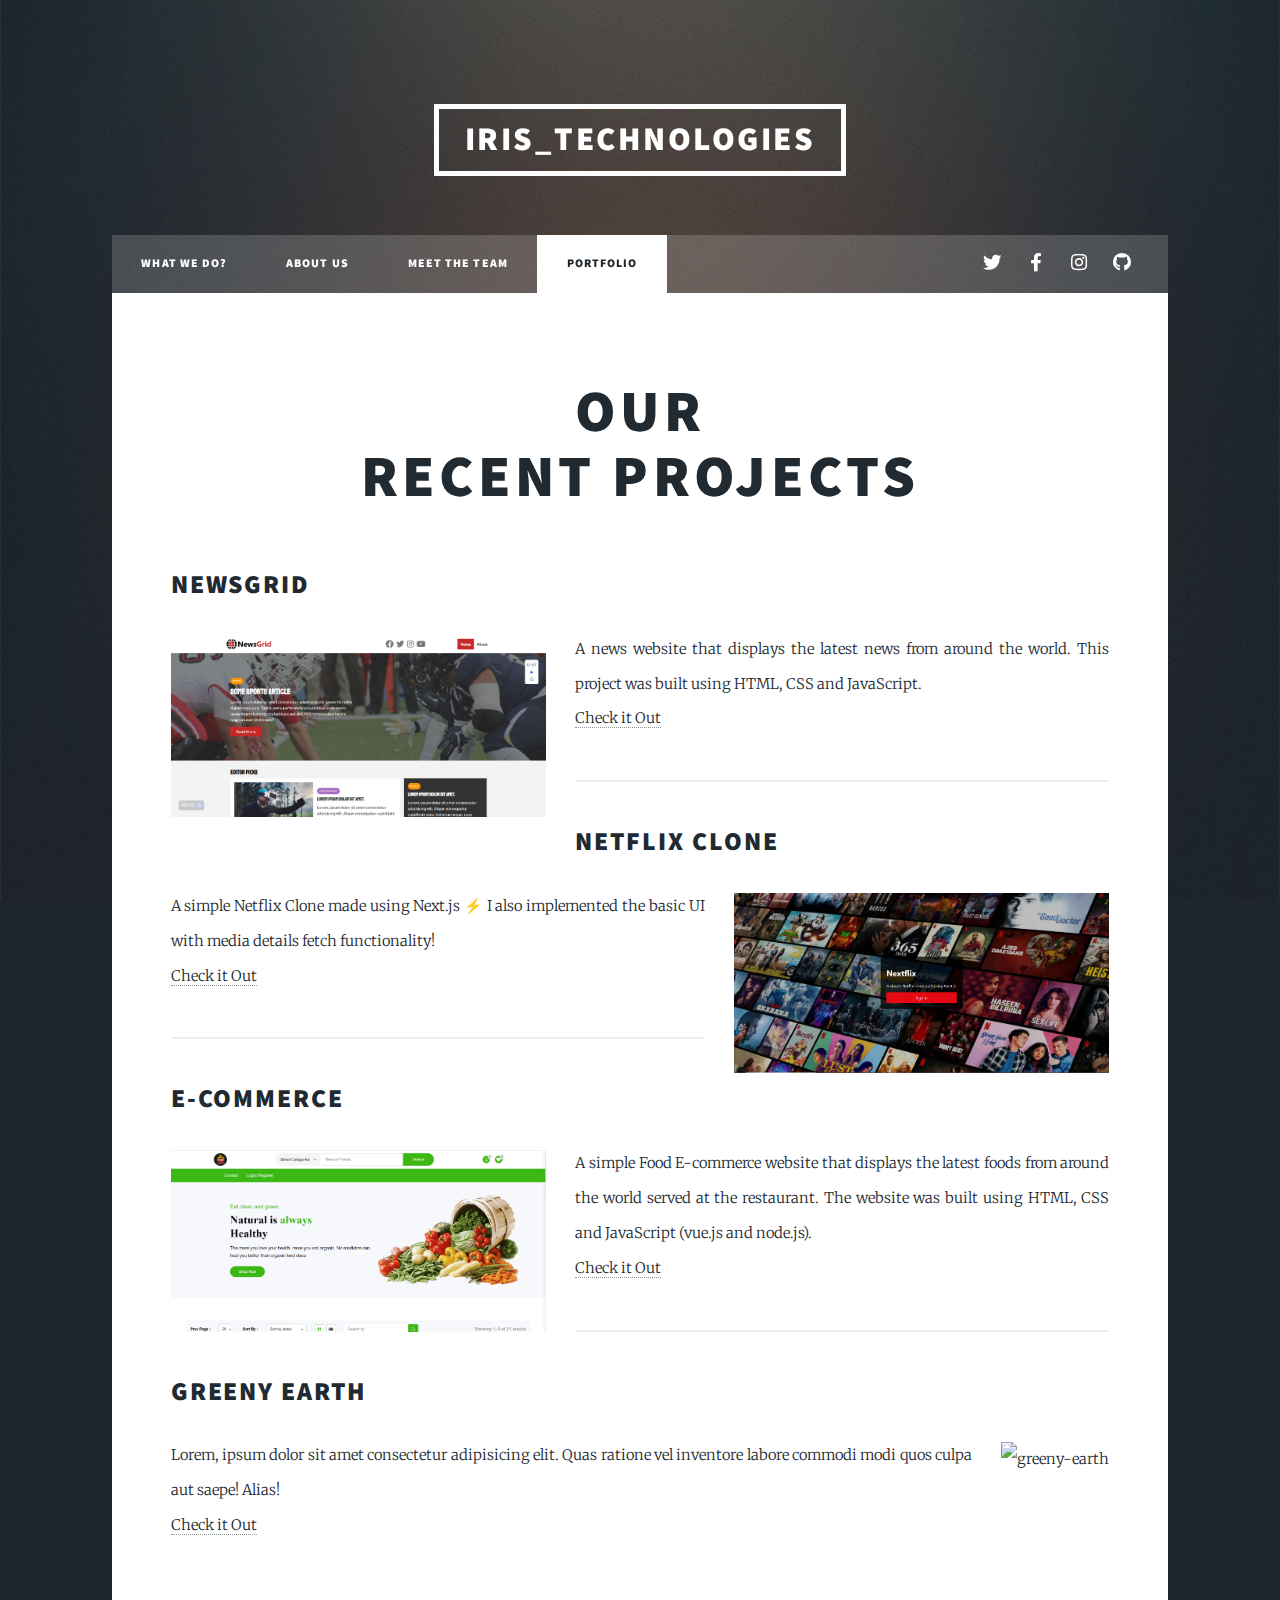
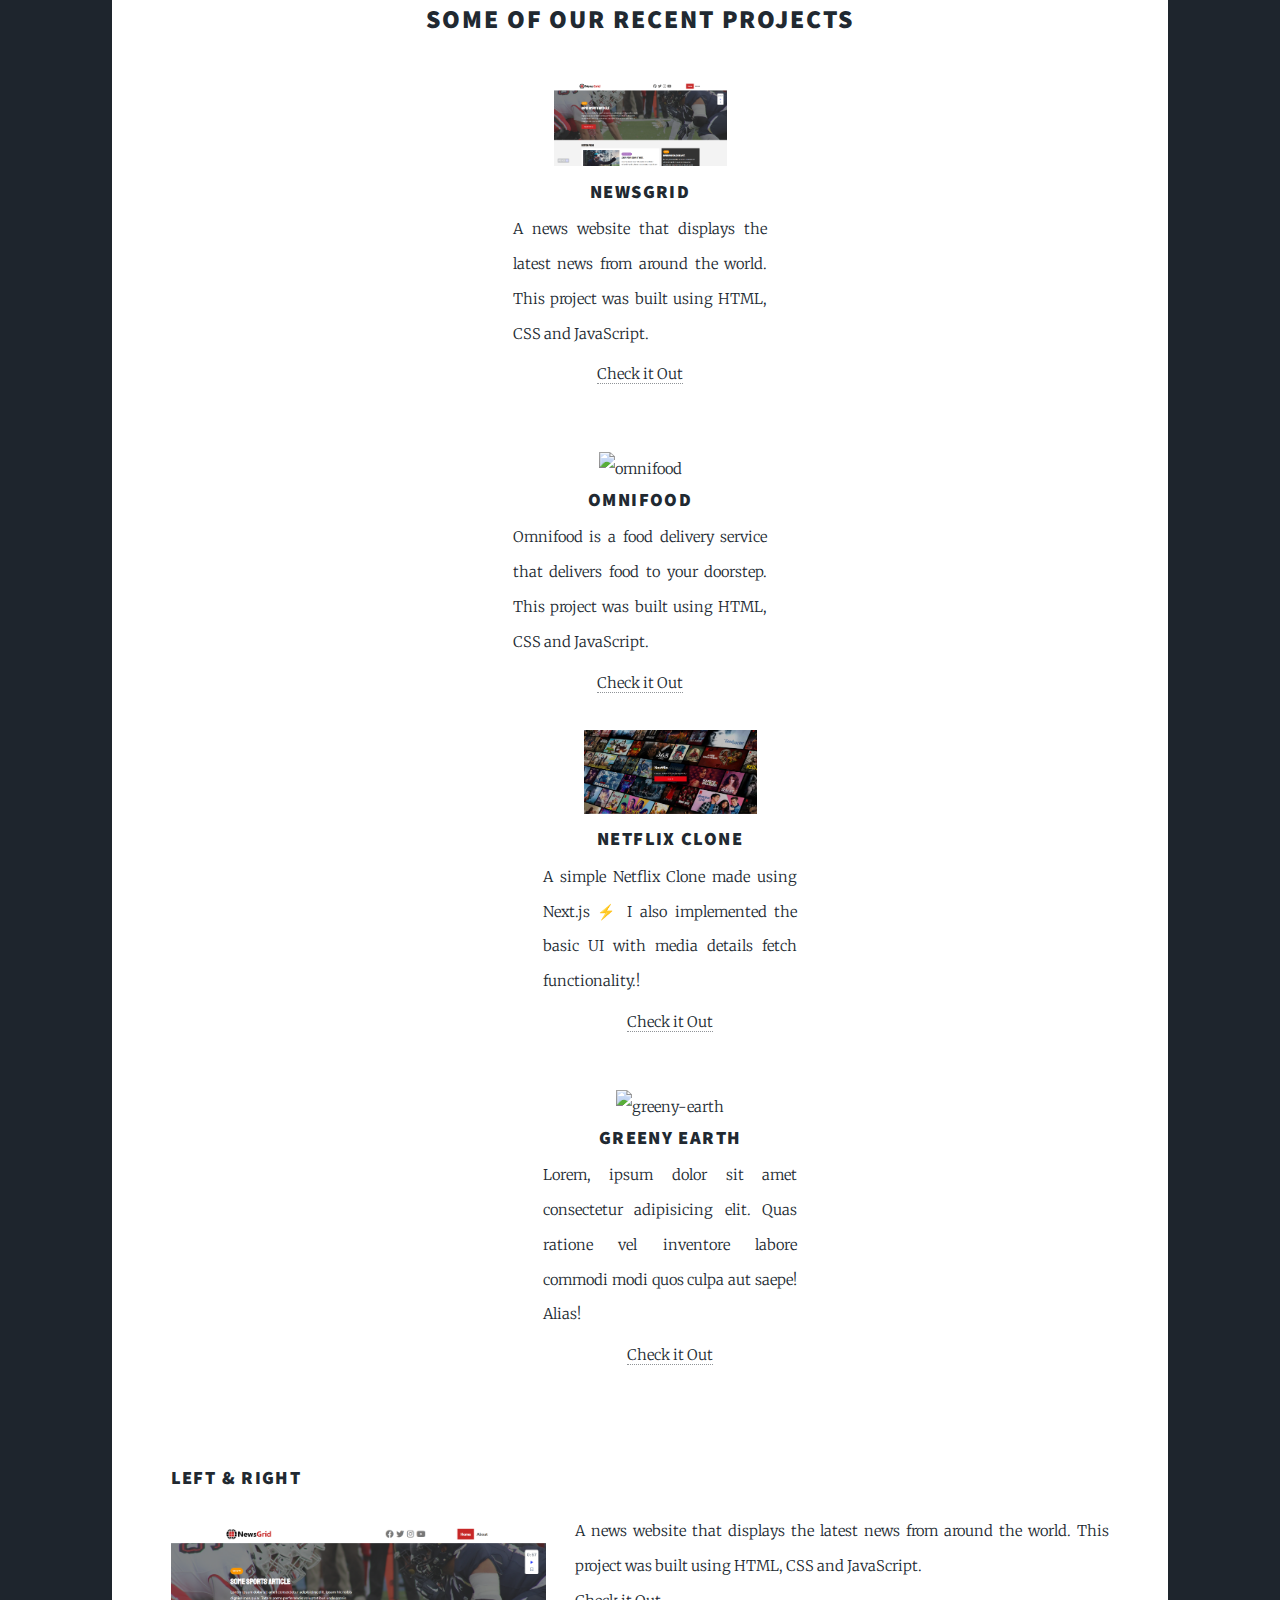
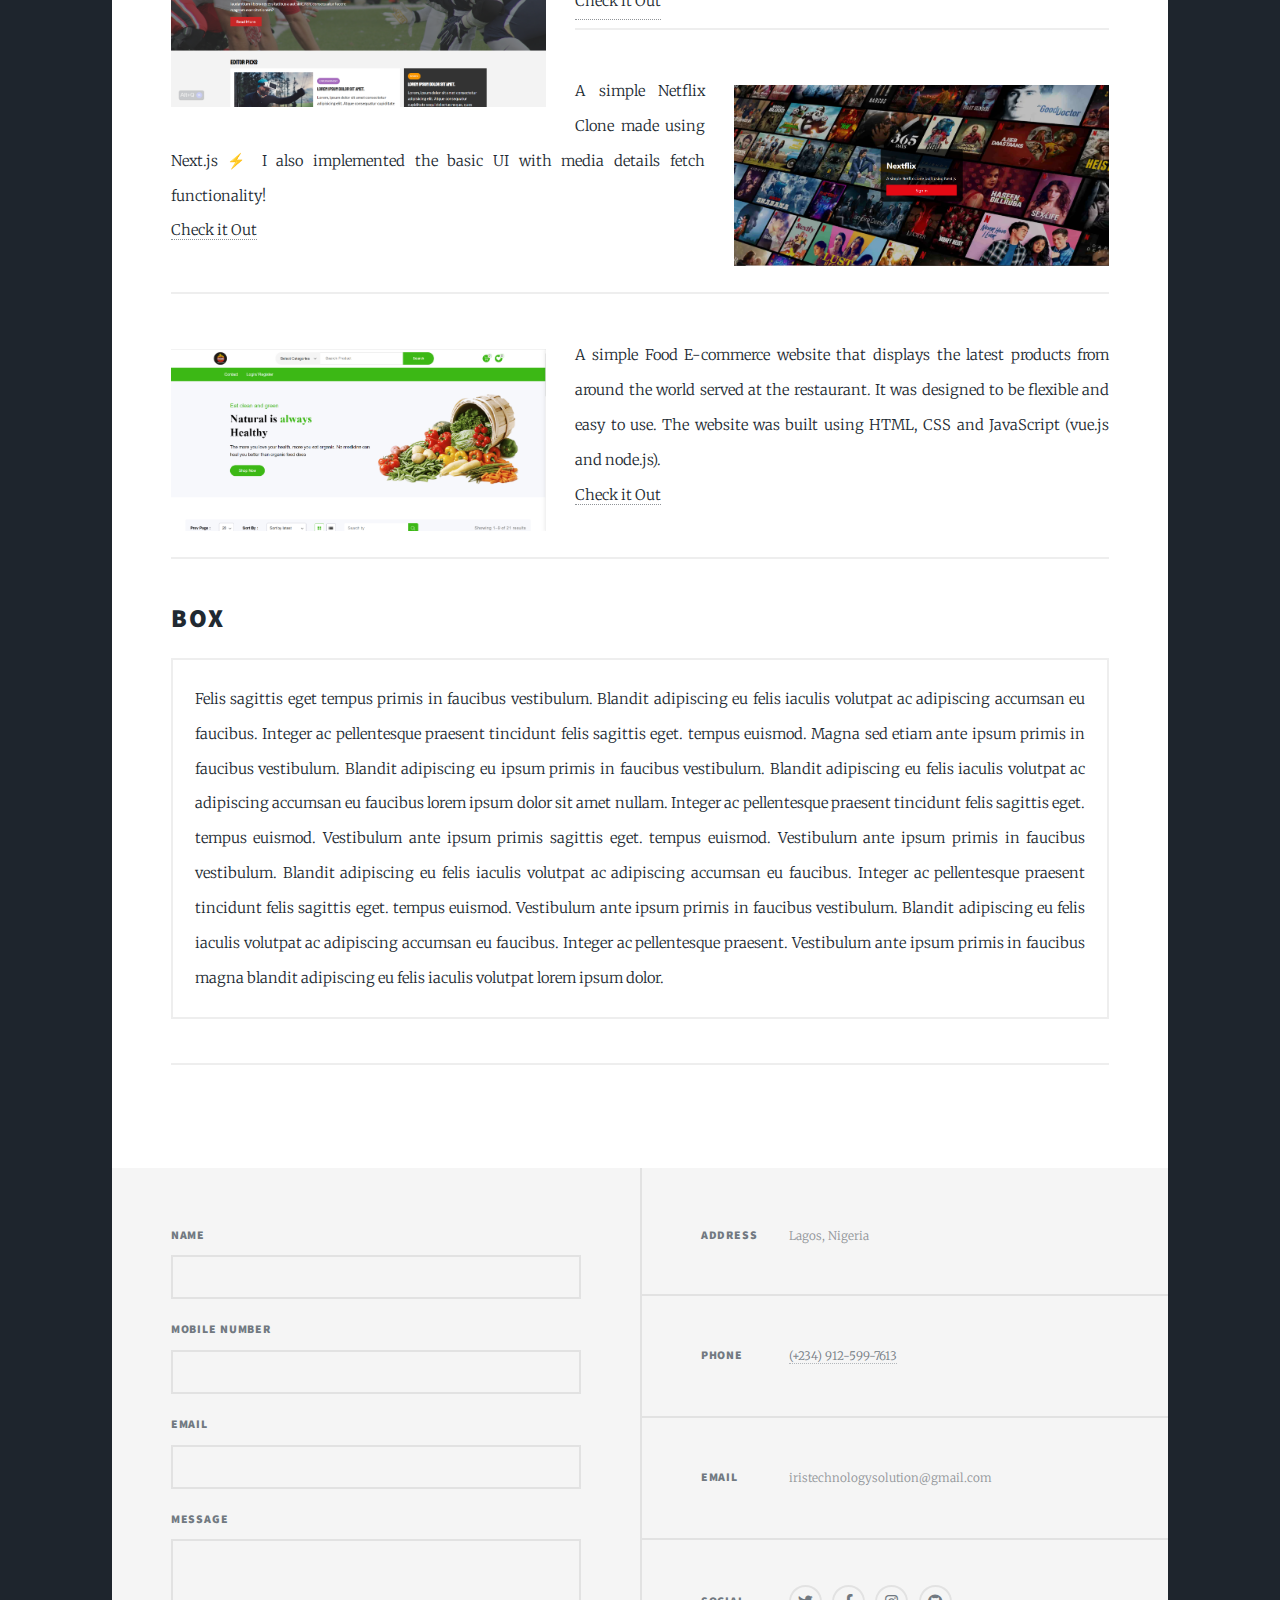
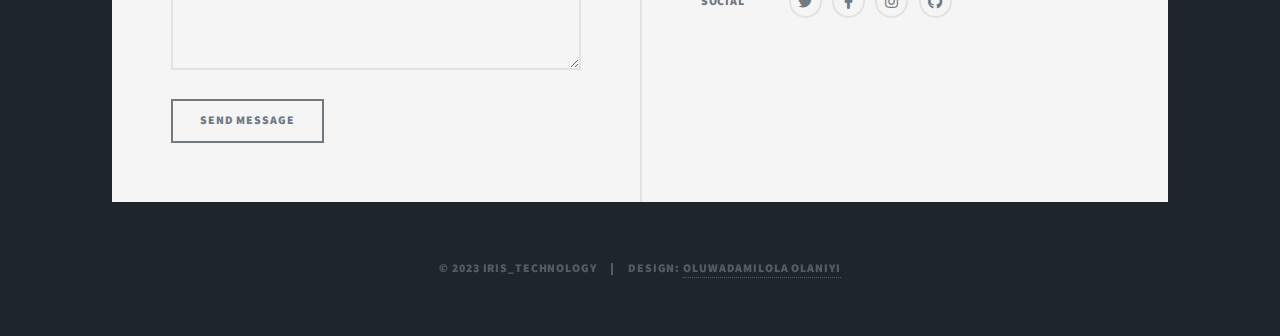
==== commit 1d275ce3: "progress so far" ====
--- a/elements.html
+++ b/elements.html
@@ -44,12 +44,48 @@
 								</header>
 
 								<!-- Text stuff -->
-									<h2>Text</h2>
-									<p>This is <b>bold</b> and this is <strong>strong</strong>. This is <i>italic</i> and this is <em>emphasized</em>.
-									This is <sup>superscript</sup> text and this is <sub>subscript</sub> text.
-									This is <u>underlined</u> and this is code: <code>for (;;) { ... }</code>.
-									Finally, this is a <a href="#">link</a>.</p>
-									<hr />
+									<h2>Newsgrid</h2>
+									<p><span class="image left"><img src="images/Newsgrid.png" alt="" /></span></p>
+									<p>A news website that displays the latest news from around the world. 
+										This project was built using HTML, CSS and JavaScript. <br>
+										<a href="https://newsgrid-woad.vercel.app/" 
+										target="_blank" class="project-link">Check it Out</a>
+									</p>
+									
+									<hr />
+
+									<h2>Netflix Clone</h2>
+									<p><span class="image right"><img src="images/netflixclone.PNG" alt="" /></span></p>
+									<p>A simple Netflix Clone made using Next.js ⚡
+										I also implemented the basic UI with media details fetch functionality! <br>
+										<a href="https://nextflix-azure.vercel.app" 
+										target="_blank" class="project-link">Check it Out</a>
+									</p>
+
+									<hr />
+
+									<h2>E-commerce</h2>
+									<p><span class="image left"><img src="images/e-commerce-1.PNG" alt="E commerce" /></p>
+									<p>A simple Food E-commerce website that displays the latest foods from around the world served at the restaurant.
+										The website was built using HTML, CSS and JavaScript (vue.js and node.js). <br>
+										<a href="https://stephenfeeds.netlify.app/" 
+										target="_blank" class="project-link">Check it Out</a>
+									</p>
+
+									<hr />
+
+									<h2>Greeny Earth</h2>
+									<p><span class="image right"><img src="assets/images/greenyEarth.png" alt="greeny-earth" /></span></p>
+									<p>Lorem, ipsum dolor sit amet consectetur adipisicing elit. Quas
+										ratione vel inventore labore commodi modi quos culpa aut saepe!
+										Alias! <br>
+										<a href="https://www.greenyearth.org/" 
+										target="_blank" class="project-link">Check it Out</a>
+
+									
+
+
+
 
 
 								
--- a/assets/css/main.css
+++ b/assets/css/main.css
@@ -3387,7 +3387,7 @@
 
 		#intro h1 {
 			font-size: 5rem;
-			line-height: 1;
+			line-height: 3;
 		}
 
 		#intro p {
@@ -3489,6 +3489,28 @@
 				}
 
 		}
+
+		@media screen and (max-width: 436px) {
+
+			#intro {
+				padding: 2rem 1rem 0rem 1rem ;
+				min-height: 40vh;
+			}
+
+			#intro h1 {
+				font-size: 2.5rem;
+				line-height: 1.1;
+			}
+
+			#intro p {
+				font-size: 0.9rem;
+				margin-top: 0rem;
+			}	
+			
+		}
+
+
+
 
 /* Header */
 
